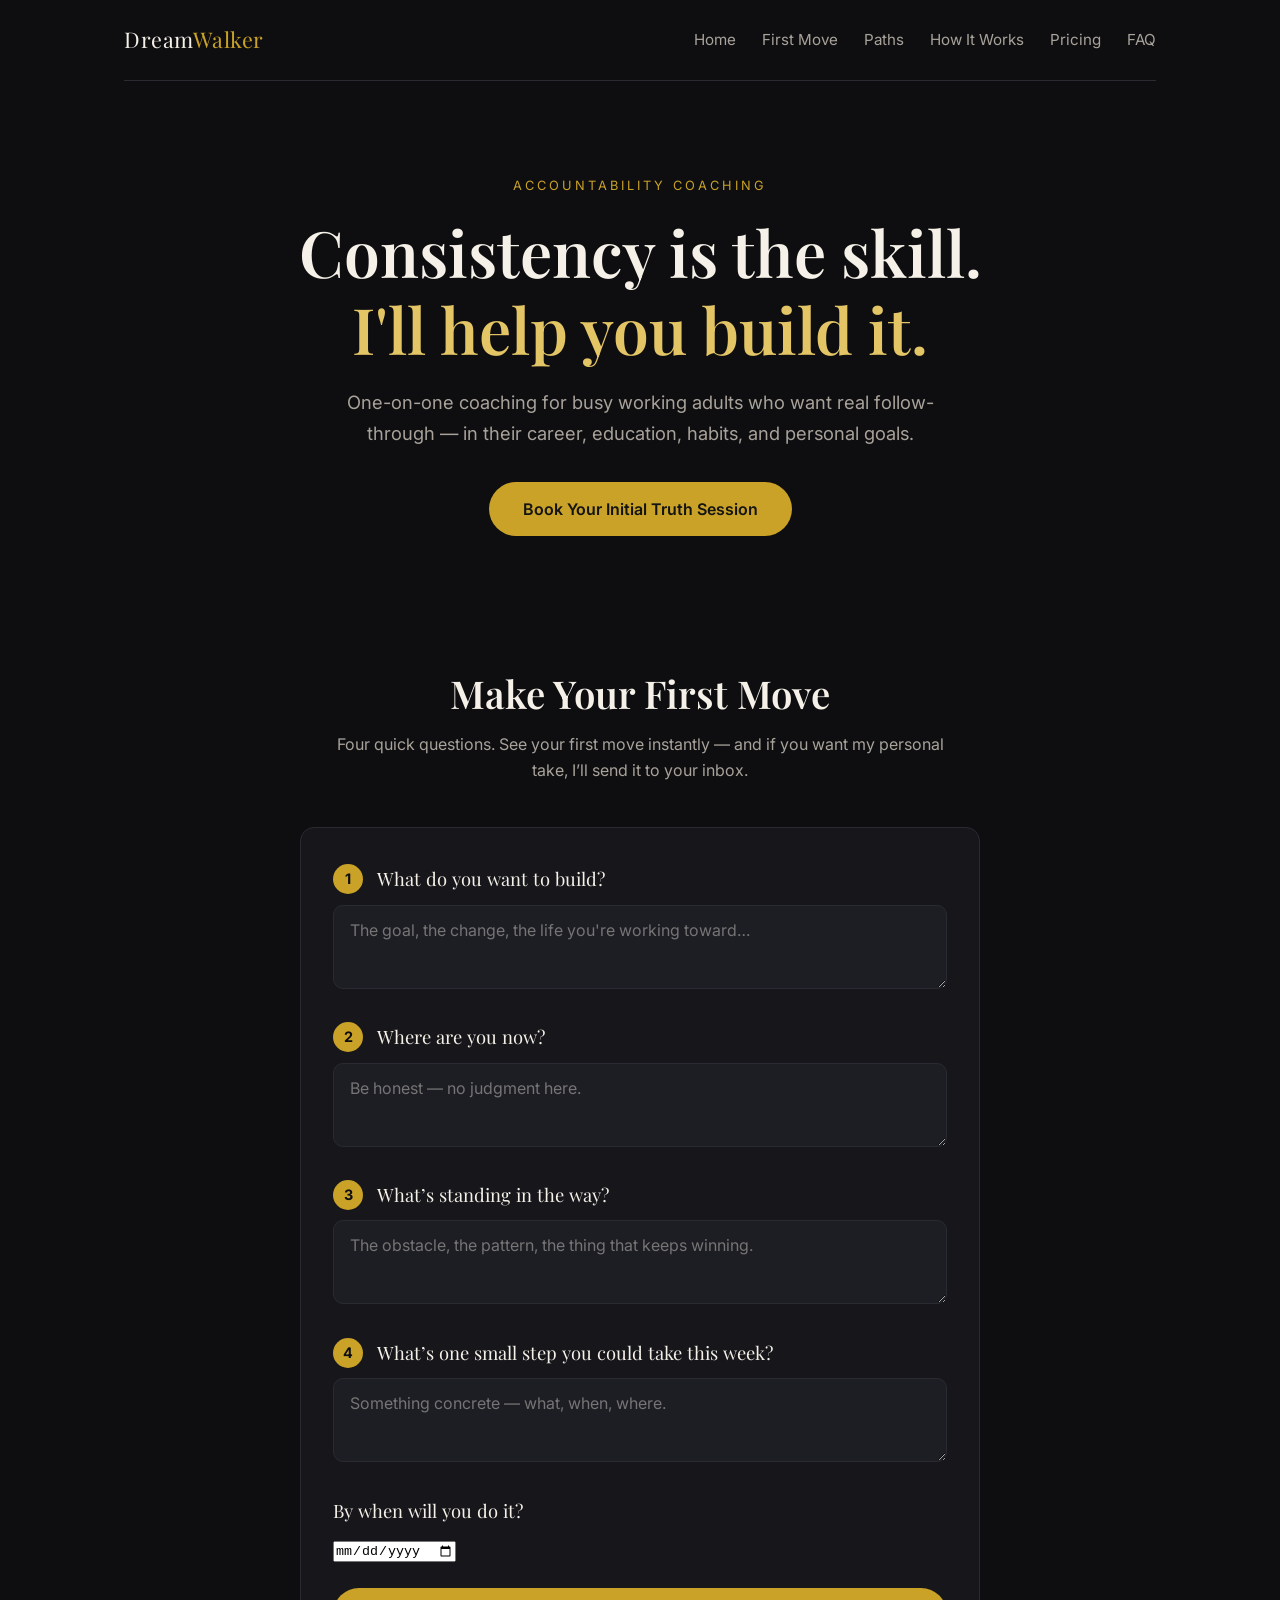
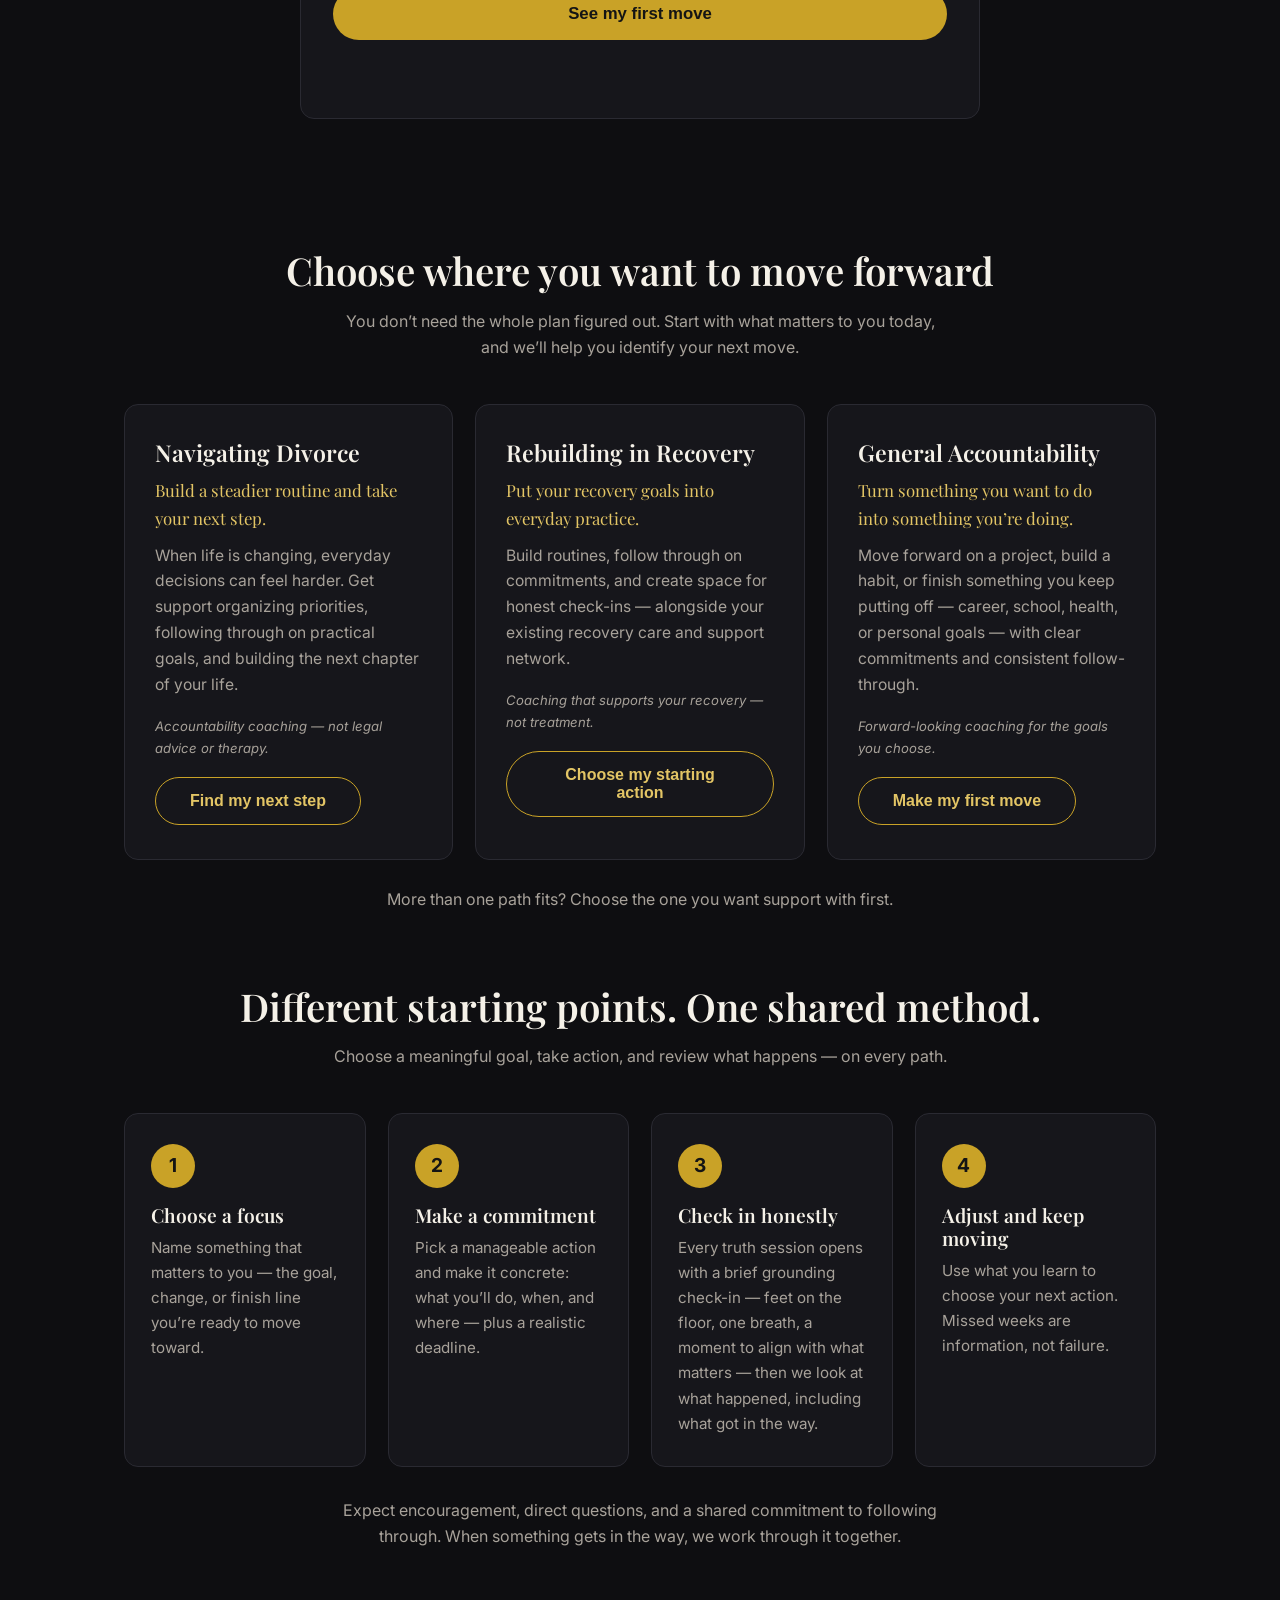
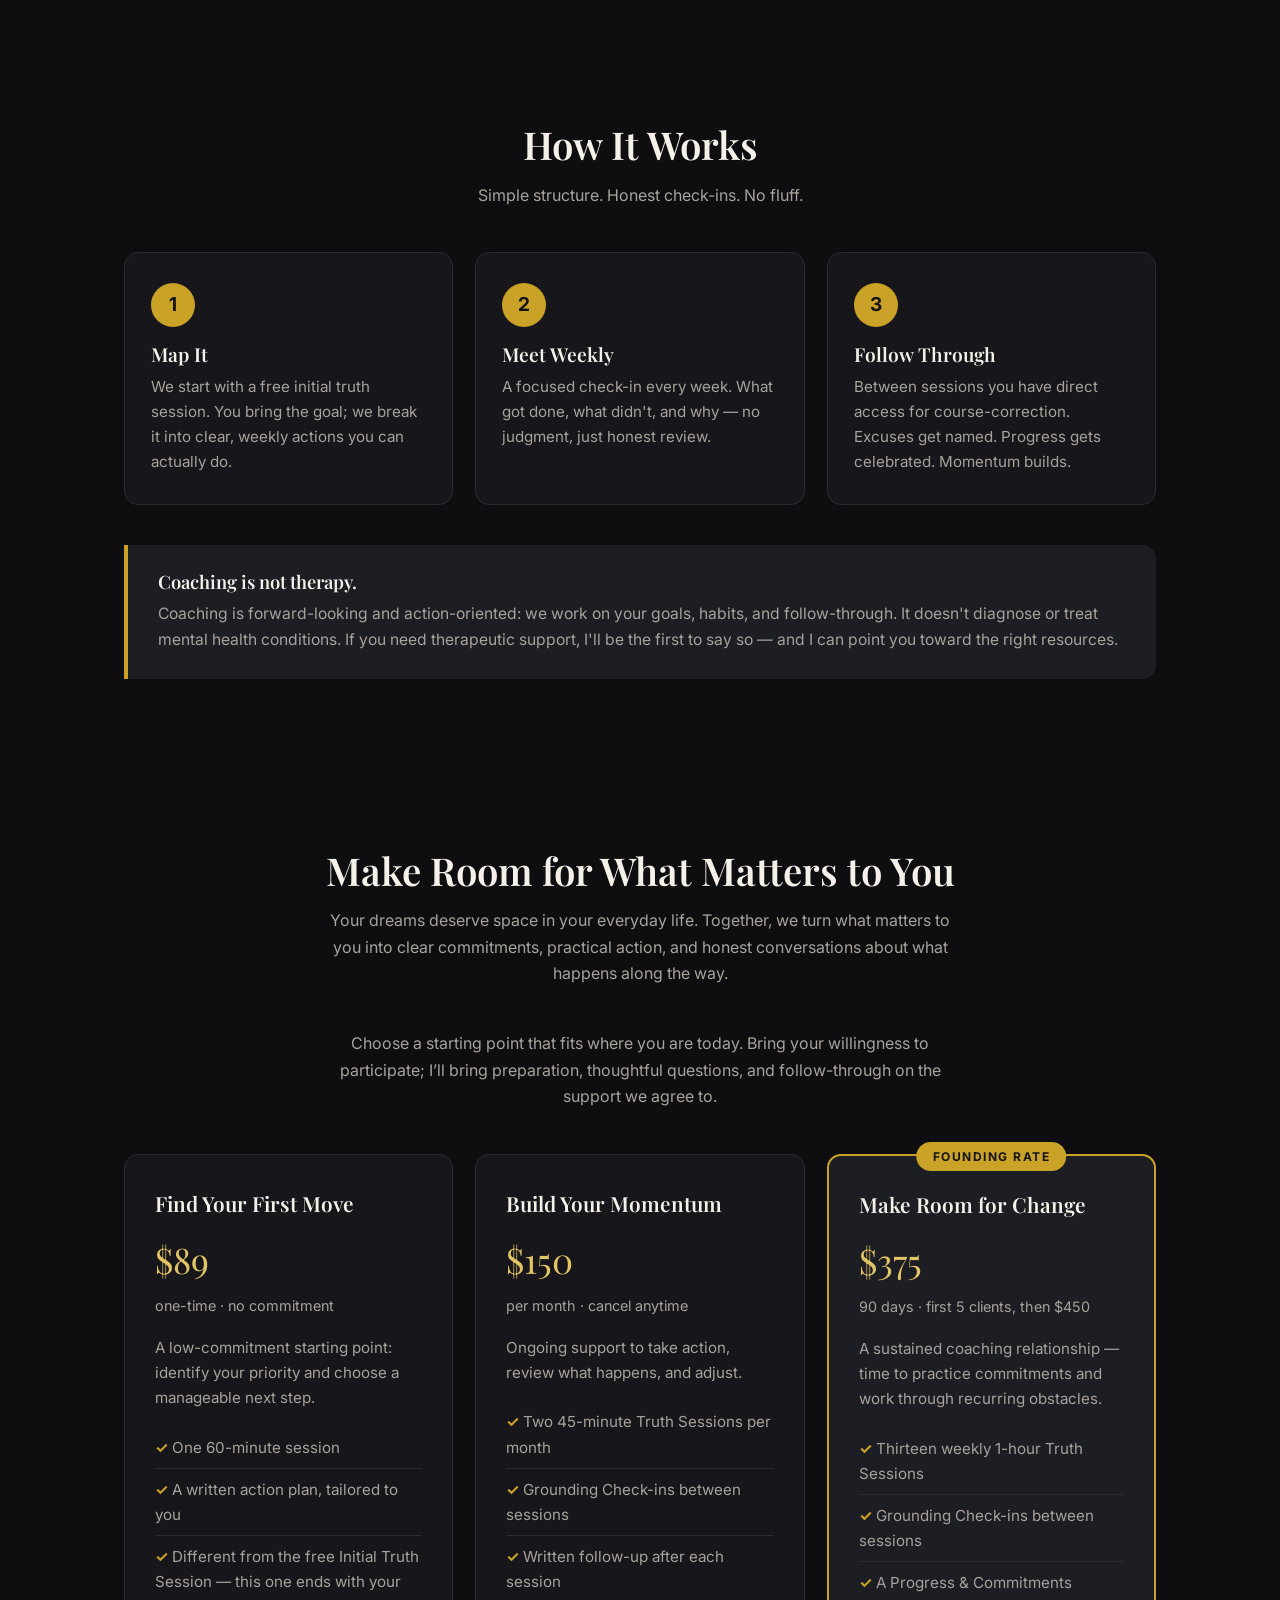
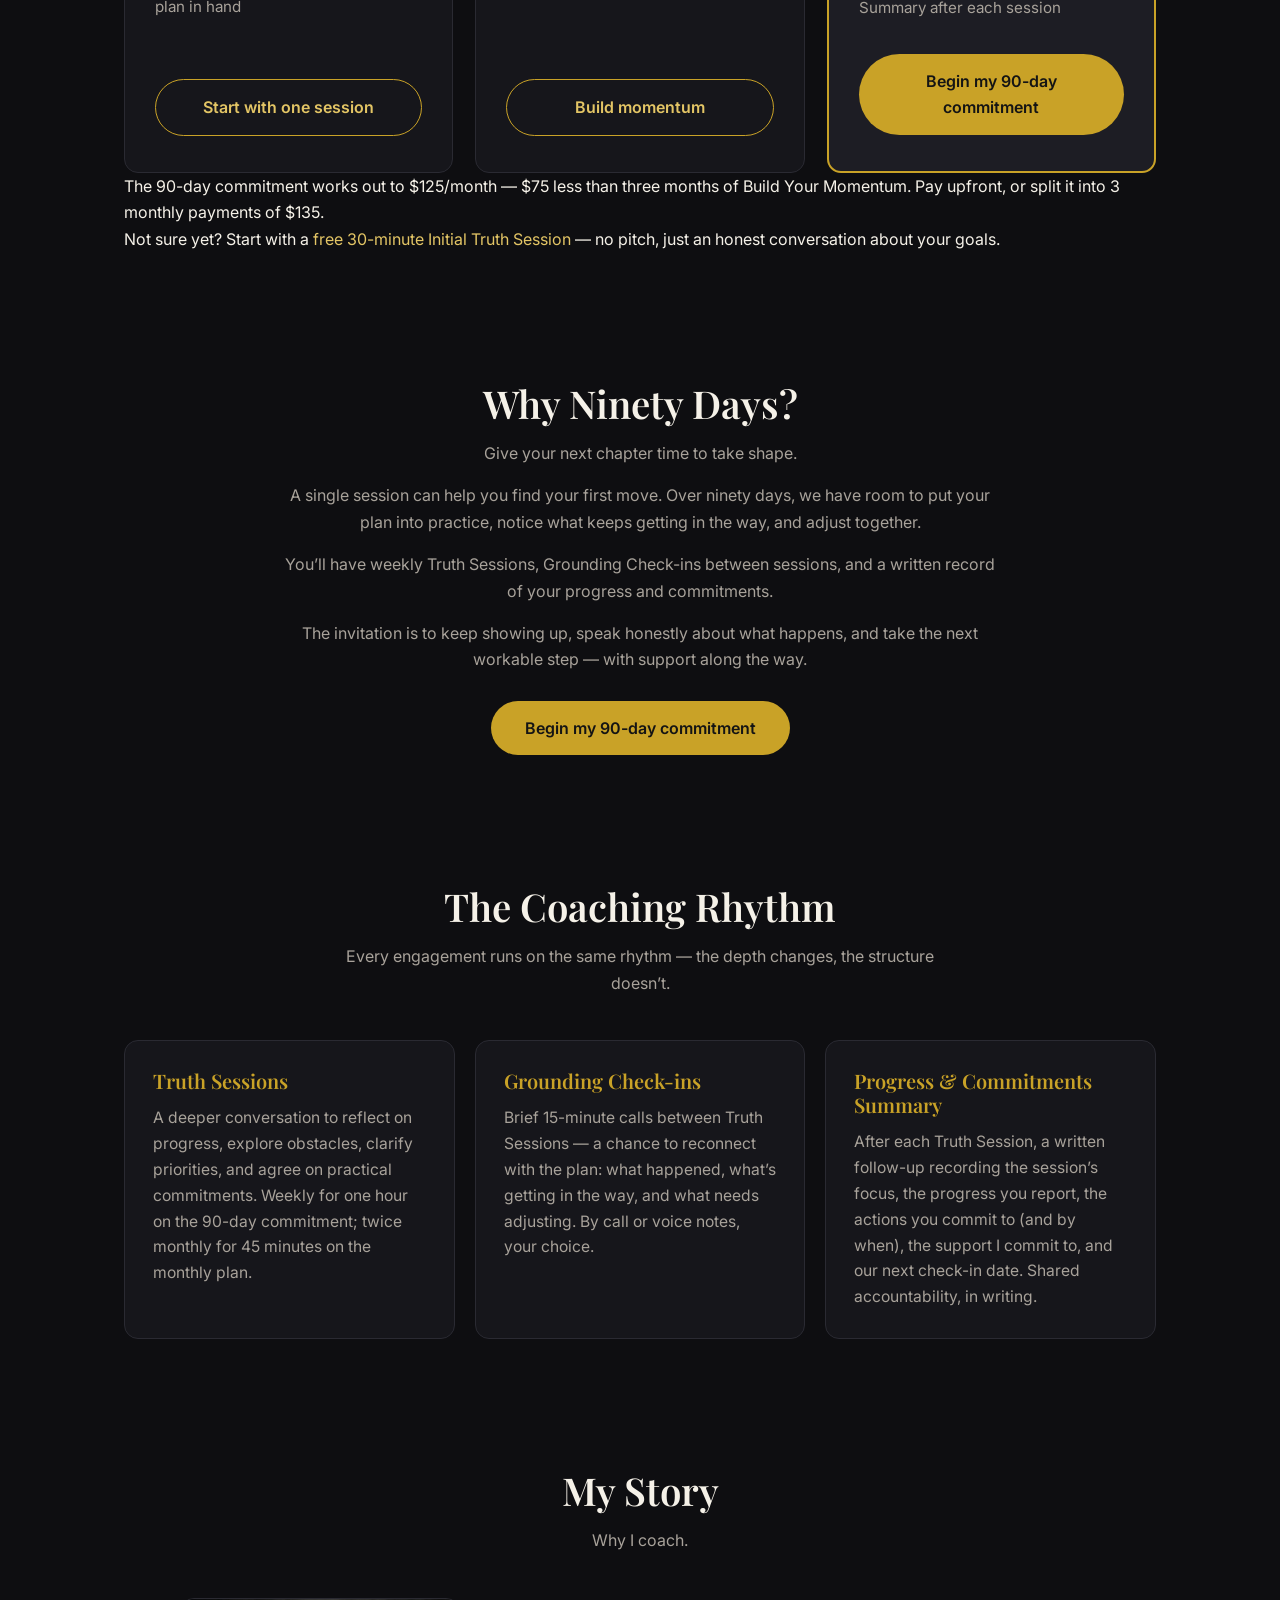
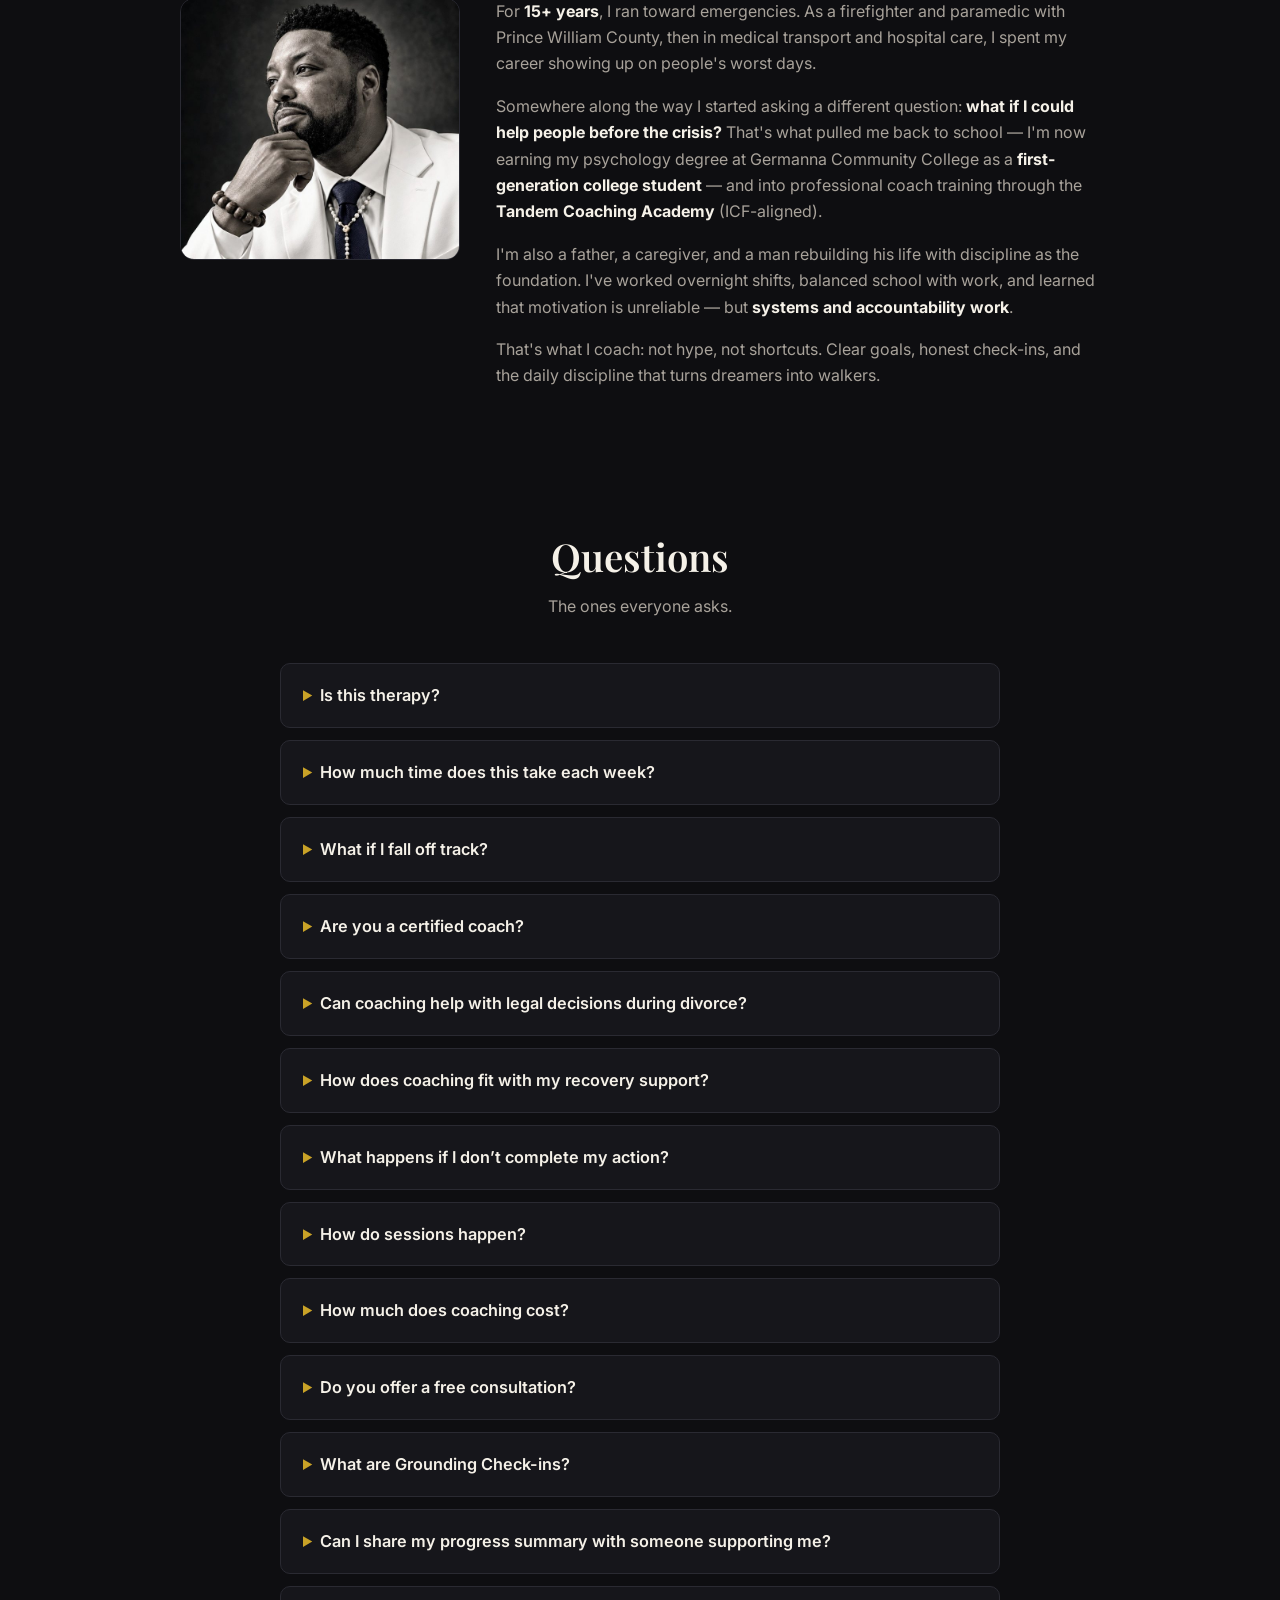
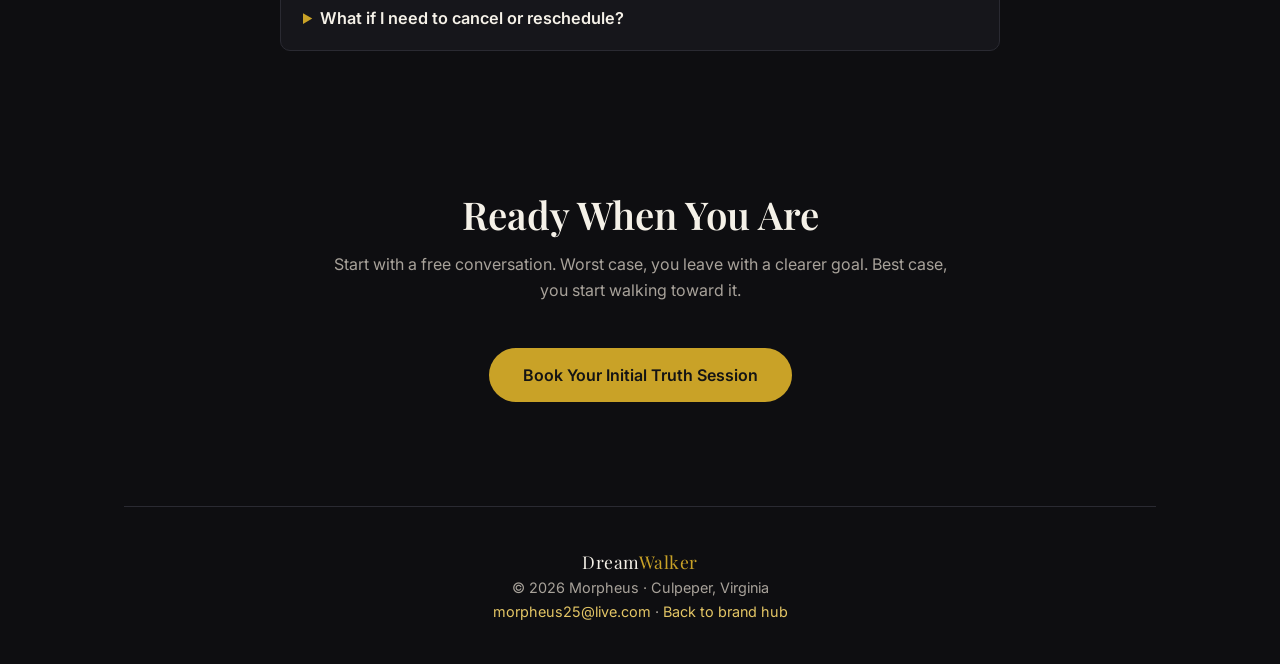
==== coaching.html @ 33f96413 "Soften cancellation/reschedule FAQ" ====
<!DOCTYPE html>
<html lang="en">
<head>
  <meta charset="UTF-8">
  <meta name="viewport" content="width=device-width, initial-scale=1.0">
  <title>Accountability Coaching — DreamWalker</title>
  <meta name="description" content="One-on-one accountability coaching for busy working adults. Consistency in career, education, habits, and personal goals.">
  <link rel="preconnect" href="https://fonts.googleapis.com">
  <link href="https://fonts.googleapis.com/css2?family=Playfair+Display:wght@500;600;700&family=Inter:wght@400;500;600;700&display=swap" rel="stylesheet">
  <link rel="stylesheet" href="styles.css">
</head>
<body>
  <div class="wrap">
    <nav>
      <a class="brand" href="index.html">Dream<span>Walker</span></a>
      <div class="nav-links">
        <a href="index.html">Home</a>
        <a href="#first-move">First Move</a>
        <a href="#paths">Paths</a>
        <a href="#how">How It Works</a>
        <a href="#pricing">Pricing</a>
        <a href="#faq">FAQ</a>
      </div>
    </nav>

    <header class="hero">
      <span class="eyebrow">Accountability Coaching</span>
      <h1>Consistency is the skill.<br><em>I'll help you build it.</em></h1>
      <p class="lead">One-on-one coaching for busy working adults who want real follow-through — in their career, education, habits, and personal goals.</p>
      <div class="cta-row">
        <a class="btn" href="mailto:morpheus25@live.com?subject=Initial%20Truth%20Session%20—%20Accountability%20Coaching">Book Your Initial Truth Session</a>
      </div>
    </header>

    <section id="first-move">
      <h2>Make Your First Move</h2>
      <p class="sub">Four quick questions. See your first move instantly — and if you want my personal take, I’ll send it to your inbox.</p>
      <form id="quiz-form" class="quiz" novalidate>
        <div class="q">
          <label for="q1"><span class="qnum">1</span> What do you want to build?</label>
          <textarea id="q1" rows="2" placeholder="The goal, the change, the life you're working toward&hellip;"></textarea>
        </div>
        <div class="q">
          <label for="q2"><span class="qnum">2</span> Where are you now?</label>
          <textarea id="q2" rows="2" placeholder="Be honest &mdash; no judgment here."></textarea>
        </div>
        <div class="q">
          <label for="q3"><span class="qnum">3</span> What&rsquo;s standing in the way?</label>
          <textarea id="q3" rows="2" placeholder="The obstacle, the pattern, the thing that keeps winning."></textarea>
        </div>
        <div class="q">
          <label for="q4"><span class="qnum">4</span> What&rsquo;s one small step you could take this week?</label>
          <textarea id="q4" rows="2" placeholder="Something concrete &mdash; what, when, where."></textarea>
        </div>
        <div class="q">
          <label for="q-deadline">By when will you do it?</label>
          <input type="date" id="q-deadline" style="max-width:260px">
        </div>
        <div style="text-align:center"><button class="btn" id="quiz-show" type="button">See my first move</button></div>
        <div id="quiz-plan" hidden>
          <p class="plan-line">My first move is <strong id="quiz-action"></strong>, by <strong id="quiz-by"></strong>.</p>
          <p class="fine">Want my personal take? Drop your email and I&rsquo;ll send you a tailored first step &mdash; based on what you wrote, not a template &mdash; within a day or two.</p>
          <div class="row">
            <input type="text" id="quiz-name" placeholder="Your name" autocomplete="name">
            <input type="email" id="quiz-email" placeholder="Email address" autocomplete="email">
          </div>
          <div style="text-align:center"><button class="btn ghost" id="quiz-send" type="button">Send me my plan</button></div>
        </div>
        <p class="form-msg" id="quiz-msg" role="status"></p>
      </form>
    </section>



    <section id="paths">
      <h2>Choose where you want to move forward</h2>
      <p class="sub">You don&rsquo;t need the whole plan figured out. Start with what matters to you today, and we&rsquo;ll help you identify your next move.</p>
      <div class="cards">
        <div class="card">
          <h3>Navigating Divorce</h3>
          <p class="tagline">Build a steadier routine and take your next step.</p>
          <p>When life is changing, everyday decisions can feel harder. Get support organizing priorities, following through on practical goals, and building the next chapter of your life.</p>
          <p class="boundary">Accountability coaching &mdash; not legal advice or therapy.</p>
          <button class="btn ghost path-btn" data-path="divorce" type="button">Find my next step</button>
        </div>
        <div class="card">
          <h3>Rebuilding in Recovery</h3>
          <p class="tagline">Put your recovery goals into everyday practice.</p>
          <p>Build routines, follow through on commitments, and create space for honest check-ins &mdash; alongside your existing recovery care and support network.</p>
          <p class="boundary">Coaching that supports your recovery &mdash; not treatment.</p>
          <button class="btn ghost path-btn" data-path="recovery" type="button">Choose my starting action</button>
        </div>
        <div class="card">
          <h3>General Accountability</h3>
          <p class="tagline">Turn something you want to do into something you&rsquo;re doing.</p>
          <p>Move forward on a project, build a habit, or finish something you keep putting off &mdash; career, school, health, or personal goals &mdash; with clear commitments and consistent follow-through.</p>
          <p class="boundary">Forward-looking coaching for the goals you choose.</p>
          <button class="btn ghost path-btn" data-path="general" type="button">Make my first move</button>
        </div>
      </div>
      <p class="sub" style="margin-top:26px">More than one path fits? Choose the one you want support with first.</p>

      <div id="path-quiz" class="quiz" hidden>
        <h3 id="pq-title" style="text-align:center;margin-bottom:20px"></h3>
        <div id="pq-questions"></div>
        <div class="q">
          <label for="pq-deadline">By when will you do it?</label>
          <input type="date" id="pq-deadline">
        </div>
        <p class="fine" id="pq-crisis" hidden>If you&rsquo;re ever in crisis, call or text <a href="tel:988"><strong>988</strong></a> &mdash; free, confidential support 24/7.</p>
        <div style="text-align:center"><button class="btn" id="pq-show" type="button">See my first move</button></div>
        <div id="pq-plan" hidden>
          <p class="plan-line">My first move is <strong id="pq-action"></strong>, by <strong id="pq-by"></strong>.</p>
          <p class="fine">Want it in your inbox? Drop your email and I&rsquo;ll send your plan &mdash; plus one check-in nudge next week.</p>
          <div class="row">
            <input type="text" id="pq-name" placeholder="Your name" autocomplete="name">
            <input type="email" id="pq-email" placeholder="Email address" autocomplete="email">
          </div>
          <div style="text-align:center"><button class="btn ghost" id="pq-send" type="button">Send me my plan</button></div>
        </div>
        <p class="form-msg" id="pq-msg" role="status"></p>
      </div>

      <h2 style="margin-top:70px">Different starting points. One shared method.</h2>
      <p class="sub">Choose a meaningful goal, take action, and review what happens &mdash; on every path.</p>
      <div class="steps">
        <div class="step">
          <div class="num">1</div>
          <h3>Choose a focus</h3>
          <p>Name something that matters to you &mdash; the goal, change, or finish line you&rsquo;re ready to move toward.</p>
        </div>
        <div class="step">
          <div class="num">2</div>
          <h3>Make a commitment</h3>
          <p>Pick a manageable action and make it concrete: what you&rsquo;ll do, when, and where &mdash; plus a realistic deadline.</p>
        </div>
        <div class="step">
          <div class="num">3</div>
          <h3>Check in honestly</h3>
          <p>Every truth session opens with a brief grounding check-in &mdash; feet on the floor, one breath, a moment to align with what matters &mdash; then we look at what happened, including what got in the way.</p>
        </div>
        <div class="step">
          <div class="num">4</div>
          <h3>Adjust and keep moving</h3>
          <p>Use what you learn to choose your next action. Missed weeks are information, not failure.</p>
        </div>
      </div>
      <p class="sub" style="margin-top:30px">Expect encouragement, direct questions, and a shared commitment to following through. When something gets in the way, we work through it together.</p>
    </section>

    <script>
    (function() {
      var PATHS = {
        divorce: {
          title: "Navigating Divorce \u2014 your first move",
          crisis: false,
          questions: [
            "What part of daily life would you most like to make steadier?",
            "What\u2019s making that difficult right now?",
            "What is one step within your control that you could take this week?"
          ]
        },
        recovery: {
          title: "Rebuilding in Recovery \u2014 your first move",
          crisis: true,
          questions: [
            "What everyday goal would you like accountability around?",
            "What tends to get in the way of following through?",
            "What small action would support the recovery commitments you already have?"
          ]
        },
        general: {
          title: "General Accountability \u2014 your first move",
          crisis: false,
          questions: [
            "What do you want to build, change, or finish?",
            "Where does your progress usually stall?",
            "What could you realistically complete this week?"
          ]
        }
      };
      var activePath = null, answers = [];
      var panel = document.getElementById('path-quiz');
      var qWrap = document.getElementById('pq-questions');
      var msg = document.getElementById('pq-msg');

      document.querySelectorAll('.path-btn').forEach(function(btn) {
        btn.addEventListener('click', function() {
          activePath = btn.getAttribute('data-path');
          var cfg = PATHS[activePath];
          document.getElementById('pq-title').textContent = cfg.title;
          document.getElementById('pq-crisis').hidden = !cfg.crisis;
          qWrap.innerHTML = '';
          cfg.questions.forEach(function(q, i) {
            var div = document.createElement('div');
            div.className = 'q';
            var label = document.createElement('label');
            label.innerHTML = '<span class="qnum">' + (i + 1) + '</span> ' + q;
            var ta = document.createElement('textarea');
            ta.rows = 2;
            ta.id = 'pq-q' + i;
            div.appendChild(label);
            div.appendChild(ta);
            qWrap.appendChild(div);
          });
          document.getElementById('pq-plan').hidden = true;
          document.getElementById('pq-deadline').value = '';
          msg.textContent = ''; msg.className = 'form-msg';
          panel.hidden = false;
          panel.scrollIntoView({ behavior: 'smooth', block: 'start' });
        });
      });

      document.getElementById('pq-show').addEventListener('click', function() {
        answers = [0, 1, 2].map(function(i) {
          return document.getElementById('pq-q' + i).value.trim();
        });
        var dl = document.getElementById('pq-deadline').value;
        if (!answers[2] || !dl) {
          msg.textContent = 'Answer the third question and pick a deadline to see your first move.';
          msg.className = 'form-msg err';
          return;
        }
        var dstr = new Date(dl + 'T12:00:00').toLocaleDateString('en-US', { weekday: 'long', month: 'long', day: 'numeric' });
        document.getElementById('pq-action').textContent = answers[2];
        document.getElementById('pq-by').textContent = dstr;
        document.getElementById('pq-plan').hidden = false;
        msg.textContent = ''; msg.className = 'form-msg';
        document.getElementById('pq-plan').scrollIntoView({ behavior: 'smooth', block: 'center' });
      });

      document.getElementById('pq-send').addEventListener('click', async function() {
        var name = document.getElementById('pq-name').value.trim();
        var email = document.getElementById('pq-email').value.trim();
        var btn = document.getElementById('pq-send');
        if (!name || !/[^@\s]+@[^@\s]+\.[^@\s]+/.test(email)) {
          msg.textContent = 'Add your name and a valid email so I know where to send it.';
          msg.className = 'form-msg err';
          return;
        }
        btn.disabled = true; btn.textContent = 'Sending\u2026';
        try {
          var payload = {
            name: name, email: email,
            _subject: 'New Path Quiz \u2014 DreamWalker',
            _template: 'table',
            _honey: '',
            'Path': activePath,
            'Q1': answers[0], 'Q2': answers[1], 'Q3': answers[2],
            'Deadline': document.getElementById('pq-deadline').value,
            'First move': answers[2]
          };
          var res = await fetch('https://formsubmit.co/ajax/morpheus25@live.com', {
            method: 'POST',
            headers: { 'Content-Type': 'application/json', 'Accept': 'application/json' },
            body: JSON.stringify(payload)
          });
          if (!res.ok) throw new Error('send failed');
          msg.textContent = 'Sent. Watch your inbox \u2014 your plan is on its way, with a check-in nudge next week.';
          msg.className = 'form-msg ok';
          btn.textContent = 'Sent \u2713';
        } catch (err) {
          msg.textContent = 'Something went wrong. Email me directly at morpheus25@live.com and I\u2019ll get you sorted.';
          msg.className = 'form-msg err';
          btn.disabled = false; btn.textContent = 'Send me my plan';
        }
      });
    })();
    </script>

    <section id="how">
      <h2>How It Works</h2>
      <p class="sub">Simple structure. Honest check-ins. No fluff.</p>
      <div class="steps">
        <div class="step">
          <div class="num">1</div>
          <h3>Map It</h3>
          <p>We start with a free initial truth session. You bring the goal; we break it into clear, weekly actions you can actually do.</p>
        </div>
        <div class="step">
          <div class="num">2</div>
          <h3>Meet Weekly</h3>
          <p>A focused check-in every week. What got done, what didn't, and why — no judgment, just honest review.</p>
        </div>
        <div class="step">
          <div class="num">3</div>
          <h3>Follow Through</h3>
          <p>Between sessions you have direct access for course-correction. Excuses get named. Progress gets celebrated. Momentum builds.</p>
        </div>
      </div>

      <div class="callout">
        <h3>Coaching is not therapy.</h3>
        <p>Coaching is forward-looking and action-oriented: we work on your goals, habits, and follow-through. It doesn't diagnose or treat mental health conditions. If you need therapeutic support, I'll be the first to say so — and I can point you toward the right resources.</p>
      </div>
    </section>

    <section id="pricing">
      <h2>Make Room for What Matters to You</h2>
      <p class="sub">Your dreams deserve space in your everyday life. Together, we turn what matters to you into clear commitments, practical action, and honest conversations about what happens along the way.</p>
      <p class="sub">Choose a starting point that fits where you are today. Bring your willingness to participate; I&rsquo;ll bring preparation, thoughtful questions, and follow-through on the support we agree to.</p>
      <div class="pricing">
        <div class="price-card">
          <h3>Find Your First Move</h3>
          <div class="price">$89</div>
          <div class="per">one-time &middot; no commitment</div>
          <p class="offer-tag">A low-commitment starting point: identify your priority and choose a manageable next step.</p>
          <ul>
            <li>One 60-minute session</li>
            <li>A written action plan, tailored to you</li>
            <li>Different from the free Initial Truth Session &mdash; this one ends with your plan in hand</li>
          </ul>
          <a class="btn ghost" style="margin:0;text-align:center;" href="mailto:morpheus25@live.com?subject=Find%20Your%20First%20Move%20—%20Single%20Session">Start with one session</a>
        </div>
        <div class="price-card">
          <h3>Build Your Momentum</h3>
          <div class="price">$150</div>
          <div class="per">per month &middot; cancel anytime</div>
          <p class="offer-tag">Ongoing support to take action, review what happens, and adjust.</p>
          <ul>
            <li>Two 45-minute Truth Sessions per month</li>
            <li>Grounding Check-ins between sessions</li>
            <li>Written follow-up after each session</li>
          </ul>
          <a class="btn ghost" style="margin:0;text-align:center;" href="mailto:morpheus25@live.com?subject=Build%20Your%20Momentum%20—%20Monthly">Build momentum</a>
        </div>
        <div class="price-card featured">
          <span class="flag">Founding Rate</span>
          <h3>Make Room for Change</h3>
          <div class="price">$375</div>
          <div class="per">90 days &middot; first 5 clients, then $450</div>
          <p class="offer-tag">A sustained coaching relationship &mdash; time to practice commitments and work through recurring obstacles.</p>
          <ul>
            <li>Thirteen weekly 1-hour Truth Sessions</li>
            <li>Grounding Check-ins between sessions</li>
            <li>A Progress &amp; Commitments Summary after each session</li>
          </ul>
          <a class="btn" style="text-align:center;" href="mailto:morpheus25@live.com?subject=Make%20Room%20for%20Change%20—%2090%20Days">Begin my 90-day commitment</a>
        </div>
      </div>
      <p class="fine">The 90-day commitment works out to $125/month &mdash; $75 less than three months of Build Your Momentum. Pay upfront, or split it into 3 monthly payments of $135.</p>
      <p class="fine">Not sure yet? Start with a <a href="mailto:morpheus25@live.com?subject=Initial%20Truth%20Session%20—%20Accountability%20Coaching">free 30-minute Initial Truth Session</a> &mdash; no pitch, just an honest conversation about your goals.</p>
    </section>

    <section id="why-ninety">
      <h2>Why Ninety Days?</h2>
      <p class="sub">Give your next chapter time to take shape.</p>
      <p>A single session can help you find your first move. Over ninety days, we have room to put your plan into practice, notice what keeps getting in the way, and adjust together.</p>
      <p>You&rsquo;ll have weekly Truth Sessions, Grounding Check-ins between sessions, and a written record of your progress and commitments.</p>
      <p>The invitation is to keep showing up, speak honestly about what happens, and take the next workable step &mdash; with support along the way.</p>
      <div style="text-align:center;margin-top:28px;"><a class="btn" href="mailto:morpheus25@live.com?subject=Make%20Room%20for%20Change%20—%2090%20Days">Begin my 90-day commitment</a></div>
    </section>

    <section id="rhythm">
      <h2>The Coaching Rhythm</h2>
      <p class="sub">Every engagement runs on the same rhythm &mdash; the depth changes, the structure doesn&rsquo;t.</p>
      <div class="rhythm-grid">
        <div class="rhythm-card">
          <h3>Truth Sessions</h3>
          <p>A deeper conversation to reflect on progress, explore obstacles, clarify priorities, and agree on practical commitments. Weekly for one hour on the 90-day commitment; twice monthly for 45 minutes on the monthly plan.</p>
        </div>
        <div class="rhythm-card">
          <h3>Grounding Check-ins</h3>
          <p>Brief 15-minute calls between Truth Sessions &mdash; a chance to reconnect with the plan: what happened, what&rsquo;s getting in the way, and what needs adjusting. By call or voice notes, your choice.</p>
        </div>
        <div class="rhythm-card">
          <h3>Progress &amp; Commitments Summary</h3>
          <p>After each Truth Session, a written follow-up recording the session&rsquo;s focus, the progress you report, the actions you commit to (and by when), the support I commit to, and our next check-in date. Shared accountability, in writing.</p>
        </div>
      </div>
    </section>

        <section id="story">
      <h2>My Story</h2>
      <p class="sub">Why I coach.</p>
      <div class="story">
        <img class="story-photo" src="[data-uri]" alt="Morpheus — accountability coach">
        <div class="story-text">
          <p>For <strong>15+ years</strong>, I ran toward emergencies. As a firefighter and paramedic with Prince William County, then in medical transport and hospital care, I spent my career showing up on people&apos;s worst days.</p>
          <p>Somewhere along the way I started asking a different question: <strong>what if I could help people before the crisis?</strong> That&apos;s what pulled me back to school — I&apos;m now earning my psychology degree at Germanna Community College as a <strong>first-generation college student</strong> — and into professional coach training through the <strong>Tandem Coaching Academy</strong> (ICF-aligned).</p>
          <p>I&apos;m also a father, a caregiver, and a man rebuilding his life with discipline as the foundation. I&apos;ve worked overnight shifts, balanced school with work, and learned that motivation is unreliable — but <strong>systems and accountability work</strong>.</p>
          <p>That&apos;s what I coach: not hype, not shortcuts. Clear goals, honest check-ins, and the daily discipline that turns dreamers into walkers.</p>
        </div>
      </div>
    </section>

    <section id="faq">
      <h2>Questions</h2>
      <p class="sub">The ones everyone asks.</p>
      <div class="faq">
        <details>
          <summary>Is this therapy?</summary>
          <p>No. Coaching is forward-looking and action-focused — we work on goals, habits, and follow-through. Therapy addresses mental health diagnosis and treatment. If what you need is therapeutic, I'll tell you honestly and help you find the right support.</p>
        </details>
        <details>
          <summary>How much time does this take each week?</summary>
          <p>That depends on the plan. On the 90-day commitment, one hour a week plus the actions we agree on. On the monthly plan, two 45-minute sessions a month. The whole point is fitting progress into a busy life &mdash; not adding another burden to it.</p>
        </details>
        <details>
          <summary>What if I fall off track?</summary>
          <p>Then we talk about it honestly — that's literally what I'm here for. No shame, no lectures. We figure out what broke down, fix the system, and keep walking.</p>
        </details>
        <details>
          <summary>Are you a certified coach?</summary>
          <p>Not yet — I begin intensive ICF-aligned coach training through Tandem Coaching Academy this November, so my education will run alongside our work together. If it shifts my schedule any given week, you’ll always get advance notice — and you’ll know your coach is actively sharpening his craft while walking with you. Founding clients lock in founding rates now.</p>
        </details>
        <details>
          <summary>Can coaching help with legal decisions during divorce?</summary>
          <p>No &mdash; coaching focuses on your personal goals, routines, and follow-through: the decisions within your control. Legal questions belong with a qualified legal professional, and I can help you get organized for those conversations.</p>
        </details>
        <details>
          <summary>How does coaching fit with my recovery support?</summary>
          <p>As a complement, never a replacement. We work on the practical commitments you choose &mdash; routines, follow-through, planning for obstacles &mdash; alongside your existing care and support network. Coaching is not addiction treatment. If you&rsquo;re ever in crisis, call or text <a href="tel:988"><strong>988</strong></a>.</p>
        </details>
        <details>
          <summary>What happens if I don&rsquo;t complete my action?</summary>
          <p>We review what happened, address the obstacle without judgment, and agree on a realistic next commitment. Missed weeks are information, not failure &mdash; that&rsquo;s literally what the check-in is for.</p>
        </details>
        <details>
          <summary>How do sessions happen?</summary>
          <p>By phone or video call &mdash; whatever fits your schedule, including evenings. Between Truth Sessions, brief Grounding Check-ins keep you connected to the plan.</p>
        </details>
        <details>
          <summary>How much does coaching cost?</summary>
          <p>Three ways to start. <strong>Find Your First Move</strong> &mdash; a single 60-minute session with a written action plan &mdash; is $89. <strong>Build Your Momentum</strong> is $150 a month for two 45-minute Truth Sessions plus check-ins and follow-ups, cancel anytime. <strong>Make Room for Change</strong>, the 90-day commitment, is thirteen weekly hour-long Truth Sessions with check-ins and written summaries &mdash; $375 founding rate for the first five clients, then $450. The 90-day can be paid upfront or split into three monthly payments of $135.</p>
        </details>
        <details>
          <summary>Do you offer a free consultation?</summary>
          <p>Yes &mdash; your first conversation is a free 30-minute Initial Truth Session. No pitch, just an honest look at your goals and whether we&rsquo;re a fit. The paid single session, Find Your First Move, is a full working hour that ends with your written action plan in hand.</p>
        </details>
        <details>
          <summary>What are Grounding Check-ins?</summary>
          <p>Short 15-minute calls between Truth Sessions &mdash; a quick reconnect with the plan: what happened since we talked, what&rsquo;s getting in the way, and what needs adjusting. By phone or voice notes, whichever fits your week.</p>
        </details>
        <details>
          <summary>Can I share my progress summary with someone supporting me?</summary>
          <p>Yes &mdash; the summary is yours. Share it with a partner, sponsor, or anyone in your corner whenever you want. I keep sensitive conversation details out of it, and if you&rsquo;d like me to send one directly to someone else, I&rsquo;ll get your explicit permission on the recipient and contents first.</p>
        </details>
        <details>
          <summary>What if I need to cancel or reschedule?</summary>
          <p>Life happens &mdash; if you need to reschedule, just let me know and we&rsquo;ll find another time that works. Monthly plans cancel anytime, no questions asked. For the 90-day commitment, if something comes up we&rsquo;ll talk it through together and figure out the right next step &mdash; the goal is supporting you, not locking you in.</p>
        </details>
      </div>
    </section>

    <section style="text-align:center;">
      <h2>Ready When You Are</h2>
      <p class="sub">Start with a free conversation. Worst case, you leave with a clearer goal. Best case, you start walking toward it.</p>
      <a class="btn" href="mailto:morpheus25@live.com?subject=Initial%20Truth%20Session%20—%20Accountability%20Coaching">Book Your Initial Truth Session</a>
    </section>

    <footer>
      <div class="brand">Dream<span>Walker</span></div>
      <p>© 2026 Morpheus · Culpeper, Virginia<br>
      <a href="mailto:morpheus25@live.com">morpheus25@live.com</a> · <a href="index.html">Back to brand hub</a></p>
    </footer>
  </div>
    <script>
    (function() {
      var msg = document.getElementById('quiz-msg');
      var plan = document.getElementById('quiz-plan');
      var answers = [];

      document.getElementById('quiz-show').addEventListener('click', function() {
        answers = [1, 2, 3, 4].map(function(i) {
          return document.getElementById('q' + i).value.trim();
        });
        var dl = document.getElementById('q-deadline').value;
        if (!answers[3] || !dl) {
          msg.textContent = 'Name one small step and pick a deadline to see your first move.';
          msg.className = 'form-msg err';
          return;
        }
        var dstr = new Date(dl + 'T12:00:00').toLocaleDateString('en-US', { weekday: 'long', month: 'long', day: 'numeric' });
        document.getElementById('quiz-action').textContent = answers[3];
        document.getElementById('quiz-by').textContent = dstr;
        plan.hidden = false;
        msg.textContent = ''; msg.className = 'form-msg';
        plan.scrollIntoView({ behavior: 'smooth', block: 'center' });
      });

      document.getElementById('quiz-send').addEventListener('click', async function() {
        var name = document.getElementById('quiz-name').value.trim();
        var email = document.getElementById('quiz-email').value.trim();
        var btn = document.getElementById('quiz-send');
        if (!name || !/[^@\s]+@[^@\s]+\.[^@\s]+/.test(email)) {
          msg.textContent = 'Add your name and a valid email so I know where to send it.';
          msg.className = 'form-msg err';
          return;
        }
        btn.disabled = true; btn.textContent = 'Sending\u2026';
        try {
          var payload = {
            name: name, email: email,
            _subject: 'New First-Move Quiz \u2014 DreamWalker',
            _template: 'table', _honey: '',
            'Q1 - What do you want to build?': answers[0],
            'Q2 - Where are you now?': answers[1],
            'Q3 - Standing in the way': answers[2],
            'Q4 - First step': answers[3],
            'Deadline': document.getElementById('q-deadline').value
          };
          var res = await fetch('https://formsubmit.co/ajax/morpheus25@live.com', {
            method: 'POST',
            headers: { 'Content-Type': 'application/json', 'Accept': 'application/json' },
            body: JSON.stringify(payload)
          });
          if (!res.ok) throw new Error('send failed');
          msg.textContent = 'Sent. Watch your inbox \u2014 your personal first-move plan is coming within a day or two.';
          msg.className = 'form-msg ok';
          btn.textContent = 'Sent \u2713';
        } catch (err) {
          msg.textContent = 'Something went wrong. Email me directly at morpheus25@live.com and I\u2019ll get you sorted.';
          msg.className = 'form-msg err';
          btn.disabled = false; btn.textContent = 'Send me my plan';
        }
      });
    })();
    </script>
</body>
</html>
---- styles.css ----
/* DreamWalker — shared styles */
:root {
  --bg: #0e0e11;
  --surface: #16161b;
  --surface-2: #1d1d24;
  --gold: #c9a227;
  --gold-soft: #e3c565;
  --text: #f5f1e8;
  --muted: #a8a29a;
  --line: #2a2a32;
  --radius: 14px;
}

* { margin: 0; padding: 0; box-sizing: border-box; }

body {
  background: var(--bg);
  color: var(--text);
  font-family: "Inter", system-ui, -apple-system, "Segoe UI", sans-serif;
  line-height: 1.65;
  -webkit-font-smoothing: antialiased;
}

h1, h2, h3, .serif {
  font-family: "Playfair Display", Georgia, serif;
  line-height: 1.2;
  font-weight: 600;
}

a { color: var(--gold-soft); text-decoration: none; }
a:hover { text-decoration: underline; }

.wrap { max-width: 1080px; margin: 0 auto; padding: 0 24px; }

/* Nav */
nav {
  display: flex; justify-content: space-between; align-items: center;
  padding: 22px 0; border-bottom: 1px solid var(--line);
}
.brand { font-family: "Playfair Display", Georgia, serif; font-size: 1.35rem; color: var(--text); letter-spacing: 0.5px; }
.brand span { color: var(--gold); }
.nav-links { display: flex; gap: 26px; font-size: 0.95rem; }
.nav-links a { color: var(--muted); }
.nav-links a:hover { color: var(--gold-soft); text-decoration: none; }

/* Hero */
.hero { padding: 90px 0 70px; text-align: center; }
.eyebrow {
  display: inline-block; font-size: 0.8rem; letter-spacing: 3px; text-transform: uppercase;
  color: var(--gold); margin-bottom: 18px;
}
.hero h1 { font-size: clamp(2.4rem, 6vw, 4rem); margin-bottom: 20px; }
.hero h1 em { color: var(--gold-soft); font-style: normal; }
.hero p.lead { font-size: 1.15rem; color: var(--muted); max-width: 640px; margin: 0 auto 34px; }

.btn {
  display: inline-block; padding: 14px 34px; border-radius: 999px;
  background: var(--gold); color: #141414; font-weight: 600; font-size: 1rem;
  border: none; cursor: pointer; transition: transform 0.15s ease, background 0.15s ease;
}
.btn:hover { background: var(--gold-soft); text-decoration: none; transform: translateY(-2px); }
.btn.ghost { background: transparent; color: var(--gold-soft); border: 1px solid var(--gold); margin-left: 12px; }
.btn.ghost:hover { background: rgba(201,162,39,0.12); }

.cta-row { display: flex; gap: 6px; justify-content: center; flex-wrap: wrap; }

/* Sections */
section { padding: 64px 0; }
section h2 { font-size: clamp(1.7rem, 4vw, 2.4rem); margin-bottom: 14px; text-align: center; }
section .sub { color: var(--muted); text-align: center; max-width: 620px; margin: 0 auto 44px; }

/* Cards */
.cards { display: grid; grid-template-columns: repeat(auto-fit, minmax(280px, 1fr)); gap: 22px; }
.card {
  background: var(--surface); border: 1px solid var(--line); border-radius: var(--radius);
  padding: 34px 30px; transition: transform 0.15s ease, border-color 0.15s ease;
}
.card:hover { transform: translateY(-4px); border-color: var(--gold); }
.card .tag {
  display: inline-block; font-size: 0.72rem; letter-spacing: 2px; text-transform: uppercase;
  color: var(--gold); margin-bottom: 12px;
}
.card .tag.soon { color: var(--muted); }
.card h3 { font-size: 1.45rem; margin-bottom: 10px; }
.card p { color: var(--muted); font-size: 0.98rem; margin-bottom: 18px; }
.card a.more { font-weight: 600; font-size: 0.95rem; }

/* Steps */
.steps { display: grid; grid-template-columns: repeat(auto-fit, minmax(240px, 1fr)); gap: 22px; counter-reset: step; }
.step { background: var(--surface); border: 1px solid var(--line); border-radius: var(--radius); padding: 30px 26px; }
.step .num {
  width: 44px; height: 44px; border-radius: 50%; background: var(--gold); color: #141414;
  display: flex; align-items: center; justify-content: center; font-weight: 700; font-size: 1.2rem; margin-bottom: 16px;
}
.step h3 { font-size: 1.2rem; margin-bottom: 8px; }
.step p { color: var(--muted); font-size: 0.95rem; }

/* Pricing */
.pricing { display: grid; grid-template-columns: repeat(auto-fit, minmax(280px, 1fr)); gap: 22px; align-items: stretch; }
.price-card {
  background: var(--surface); border: 1px solid var(--line); border-radius: var(--radius);
  padding: 36px 30px; display: flex; flex-direction: column; position: relative;
}
.price-card.featured { border: 2px solid var(--gold); background: var(--surface-2); }
.price-card .flag {
  position: absolute; top: -14px; left: 50%; transform: translateX(-50%);
  background: var(--gold); color: #141414; font-size: 0.75rem; font-weight: 700;
  letter-spacing: 1.5px; text-transform: uppercase; padding: 5px 16px; border-radius: 999px;
}
.price-card h3 { font-size: 1.3rem; margin-bottom: 6px; }
.price-card .price { font-size: 2.2rem; font-family: "Playfair Display", Georgia, serif; color: var(--gold-soft); margin: 10px 0 4px; }
.price-card .per { color: var(--muted); font-size: 0.9rem; margin-bottom: 18px; }
.price-card ul { list-style: none; margin-bottom: 26px; flex-grow: 1; }
.price-card ul li { padding: 8px 0; border-bottom: 1px solid var(--line); color: var(--muted); font-size: 0.95rem; }
.price-card ul li:last-child { border-bottom: none; }
.price-card ul li::before { content: "✓ "; color: var(--gold); font-weight: 700; }

/* Note / callout */
.callout {
  background: var(--surface-2); border-left: 4px solid var(--gold);
  border-radius: 0 var(--radius) var(--radius) 0; padding: 26px 30px; margin: 40px 0;
}
.callout h3 { font-size: 1.15rem; margin-bottom: 8px; }
.callout p { color: var(--muted); font-size: 0.98rem; }

/* FAQ */
.faq { max-width: 720px; margin: 0 auto; }
.faq details { background: var(--surface); border: 1px solid var(--line); border-radius: 10px; padding: 18px 22px; margin-bottom: 12px; }
.faq summary { cursor: pointer; font-weight: 600; font-size: 1.02rem; }
.faq summary::marker { color: var(--gold); }
.faq details p { color: var(--muted); margin-top: 10px; font-size: 0.96rem; }

/* About */
.about { display: grid; grid-template-columns: 1fr; gap: 30px; max-width: 760px; margin: 0 auto; }
.about p { color: var(--muted); margin-bottom: 16px; }
.about strong { color: var(--text); }

/* Footer */
footer { border-top: 1px solid var(--line); padding: 40px 0; margin-top: 40px; text-align: center; color: var(--muted); font-size: 0.9rem; }
footer .brand { font-size: 1.1rem; }

/* Manifesto */
.manifesto { text-align: center; max-width: 720px; margin: 0 auto; }
.manifesto blockquote { font-family: "Playfair Display", Georgia, serif; font-size: clamp(1.3rem, 3.4vw, 1.9rem); line-height: 1.5; }
.manifesto blockquote em { color: var(--gold-soft); font-style: normal; }

@media (max-width: 640px) {
  .nav-links { gap: 16px; font-size: 0.88rem; }
  .hero { padding: 60px 0 50px; }
  .btn.ghost { margin-left: 0; margin-top: 10px; }
}

/* Story */
.story { display: grid; grid-template-columns: 280px 1fr; gap: 36px; align-items: start; max-width: 920px; margin: 0 auto; }
.story-photo { width: 100%; border-radius: var(--radius); border: 1px solid var(--line); display: block; }
.story-text p { color: var(--muted); margin-bottom: 16px; }
.story-text strong { color: var(--text); }
@media (max-width: 700px) {
  .story { grid-template-columns: 1fr; }
  .story-photo { max-width: 280px; margin: 0 auto; }
}

/* Make Your First Move quiz */
.quiz { max-width: 680px; margin: 0 auto; background: var(--surface); border: 1px solid var(--line); border-radius: var(--radius); padding: 36px 32px; }
.quiz .q { margin-bottom: 26px; text-align: left; }
.quiz label { display: block; font-family: "Playfair Display", Georgia, serif; font-size: 1.15rem; margin-bottom: 10px; }
.qnum { display: inline-flex; align-items: center; justify-content: center; width: 30px; height: 30px; border-radius: 50%; background: var(--gold); color: #0e0e11; font-family: "Inter", sans-serif; font-size: 0.9rem; font-weight: 700; margin-right: 10px; vertical-align: 2px; }
.quiz textarea, .quiz input[type="text"], .quiz input[type="email"] {
  width: 100%; background: var(--surface-2); border: 1px solid var(--line); border-radius: 10px;
  color: var(--text); font-family: "Inter", sans-serif; font-size: 1rem; padding: 14px 16px;
}
.quiz textarea { resize: vertical; min-height: 84px; }
.quiz textarea:focus, .quiz input:focus { outline: none; border-color: var(--gold); }
.quiz .gate { border-top: 1px solid var(--line); padding-top: 28px; margin-top: 8px; text-align: center; }
.quiz .gate h3 { font-size: 1.25rem; margin-bottom: 18px; }
.quiz .gate .row { display: grid; grid-template-columns: 1fr 1fr; gap: 14px; margin-bottom: 18px; }
.quiz .btn { width: 100%; font-size: 1.05rem; padding: 16px; }
.quiz .fine { color: var(--muted); font-size: 0.85rem; margin-top: 14px; }
.form-msg { text-align: center; margin-top: 18px; font-weight: 600; min-height: 1.5em; }
.form-msg.ok { color: var(--gold-soft); }
.form-msg.err { color: #e57373; }
@media (max-width: 600px) {
  .quiz { padding: 28px 20px; }
  .quiz .gate .row { grid-template-columns: 1fr; }
}

/* Choose Your Path */
.card .tagline { font-family: "Playfair Display", Georgia, serif; font-size: 1.05rem; color: var(--gold-soft); margin-bottom: 10px; }
.card .boundary { font-size: 0.82rem; color: var(--muted); font-style: italic; margin: 14px 0 18px; }
.card .path-btn { margin: 0; }
#path-quiz { margin-top: 40px; }
#path-quiz[hidden] { display: none; }
#pq-questions .q { margin-bottom: 20px; }
#pq-deadline { max-width: 260px; }
.plan-line { text-align: center; font-size: 1.2rem; font-family: "Playfair Display", Georgia, serif; margin: 22px 0 8px; }
#pq-plan .row { display: grid; grid-template-columns: 1fr 1fr; gap: 14px; margin: 16px 0; }
#pq-plan .row input { width: 100%; background: var(--surface-2); border: 1px solid var(--line); border-radius: 10px; color: var(--text); font-family: "Inter", sans-serif; font-size: 1rem; padding: 14px 16px; }
#pq-plan .row input:focus { outline: none; border-color: var(--gold); }
#pq-crisis { text-align: center; margin: 6px 0 16px; }
@media (max-width: 600px) { #pq-plan .row { grid-template-columns: 1fr; } }

/* First-move quiz plan + optional email */
#quiz-plan[hidden] { display: none; }
#quiz-plan .row { display: grid; grid-template-columns: 1fr 1fr; gap: 14px; margin: 16px 0; }
#quiz-plan .row input { width: 100%; background: var(--surface-2); border: 1px solid var(--line); border-radius: 10px; color: var(--text); font-family: "Inter", sans-serif; font-size: 1rem; padding: 14px 16px; }
#quiz-plan .row input:focus { outline: none; border-color: var(--gold); }
@media (max-width: 600px) { #quiz-plan .row { grid-template-columns: 1fr; } }

/* Value ladder additions */
.offer-tag { color: var(--muted); font-size: 0.95rem; margin: 0 0 16px; }
#why-ninety { max-width: 720px; margin: 0 auto; text-align: center; }
#why-ninety p { color: var(--muted); margin-bottom: 16px; }
.rhythm-grid { display: grid; grid-template-columns: repeat(3, 1fr); gap: 20px; margin-top: 32px; }
.rhythm-card { background: var(--surface); border: 1px solid var(--line); border-radius: var(--radius); padding: 28px; }
.rhythm-card h3 { font-family: "Playfair Display", Georgia, serif; color: var(--gold); margin: 0 0 12px; font-size: 1.25rem; }
.rhythm-card p { color: var(--muted); margin: 0; font-size: 0.98rem; }
@media (max-width: 860px) { .rhythm-grid { grid-template-columns: 1fr; } }
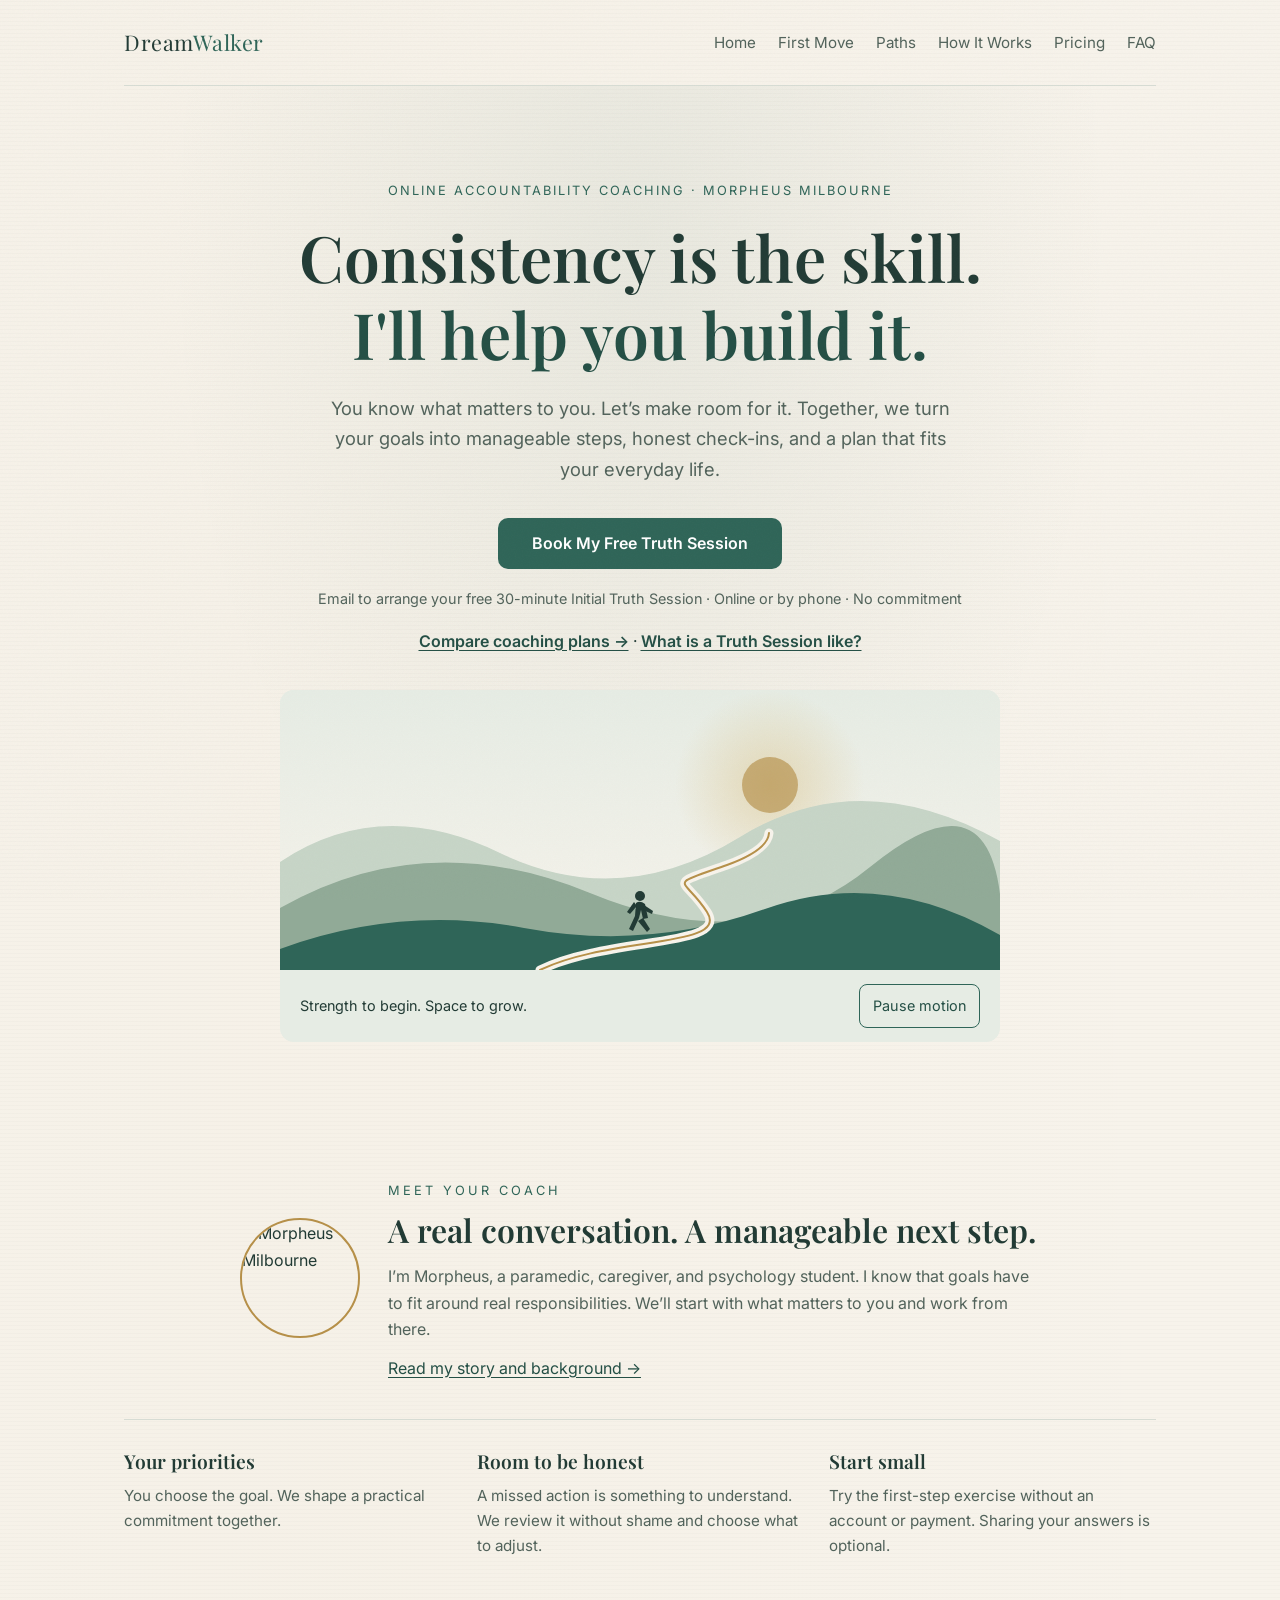
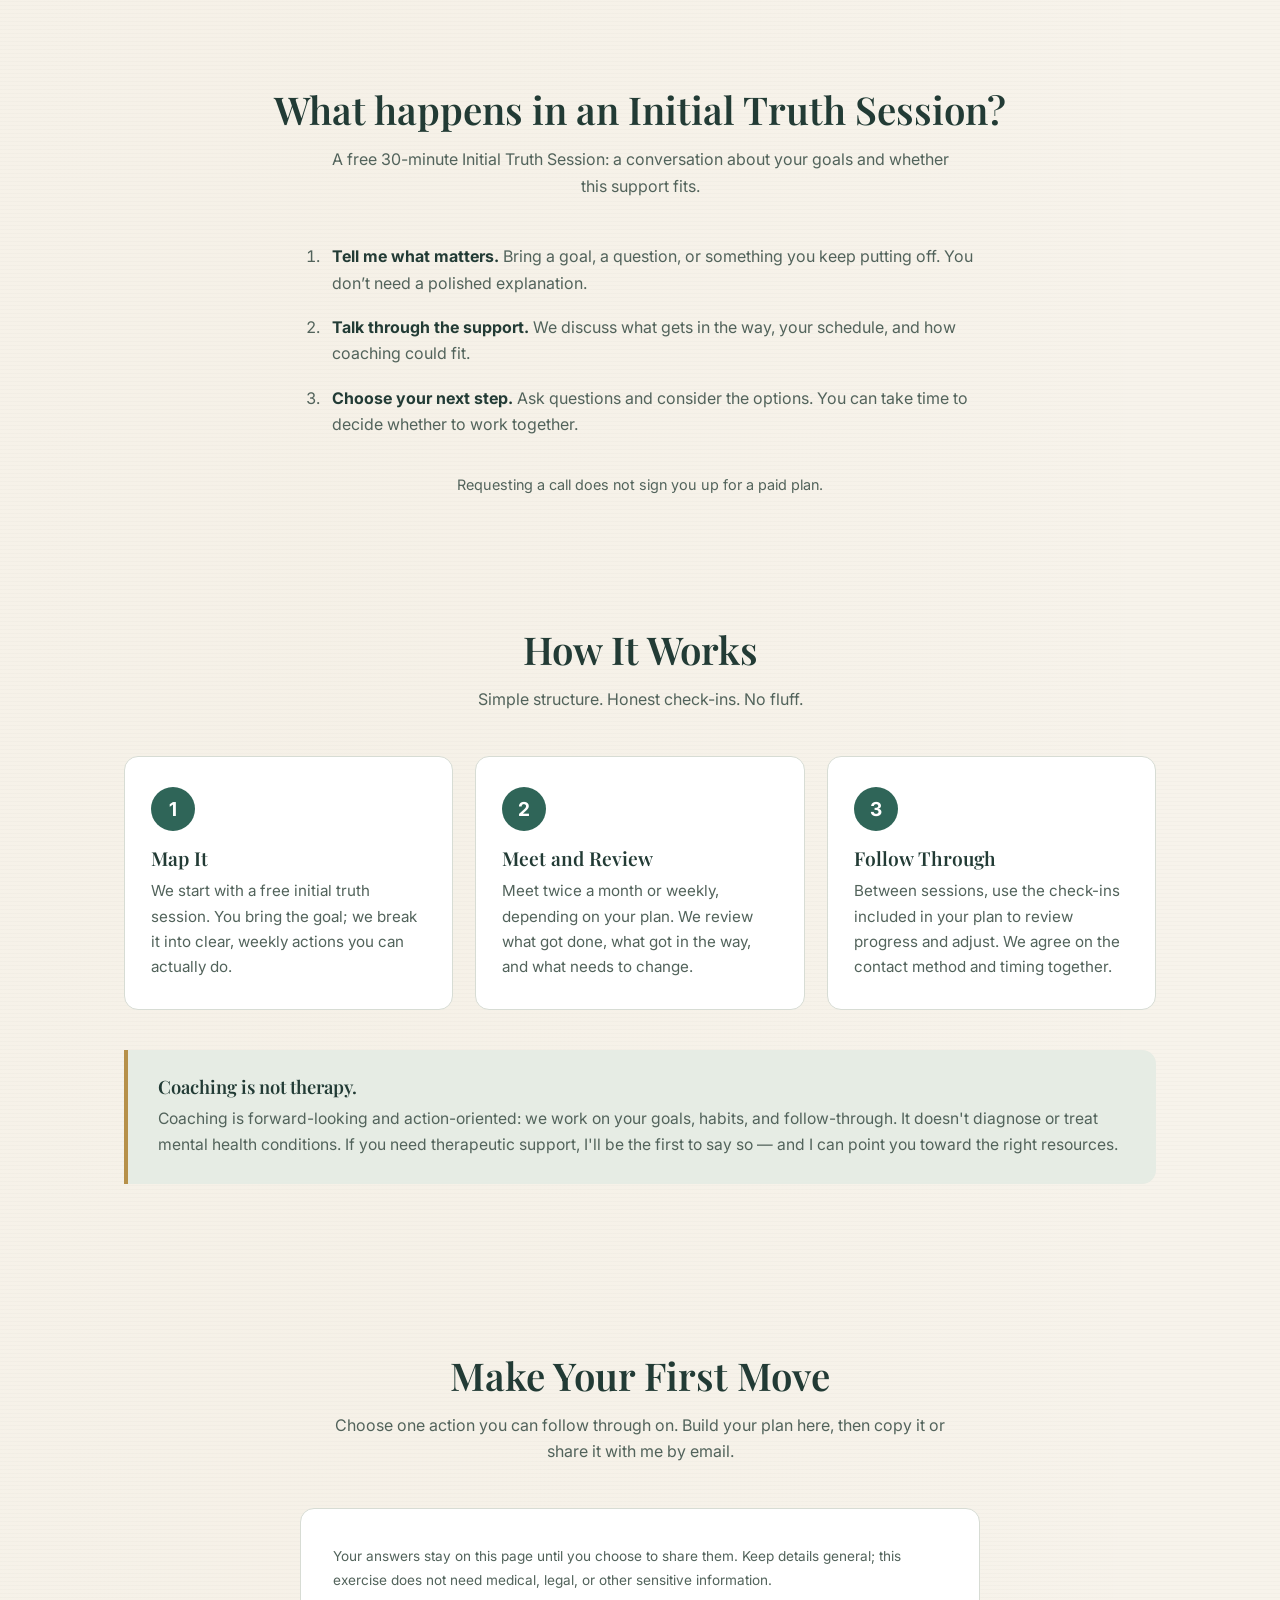
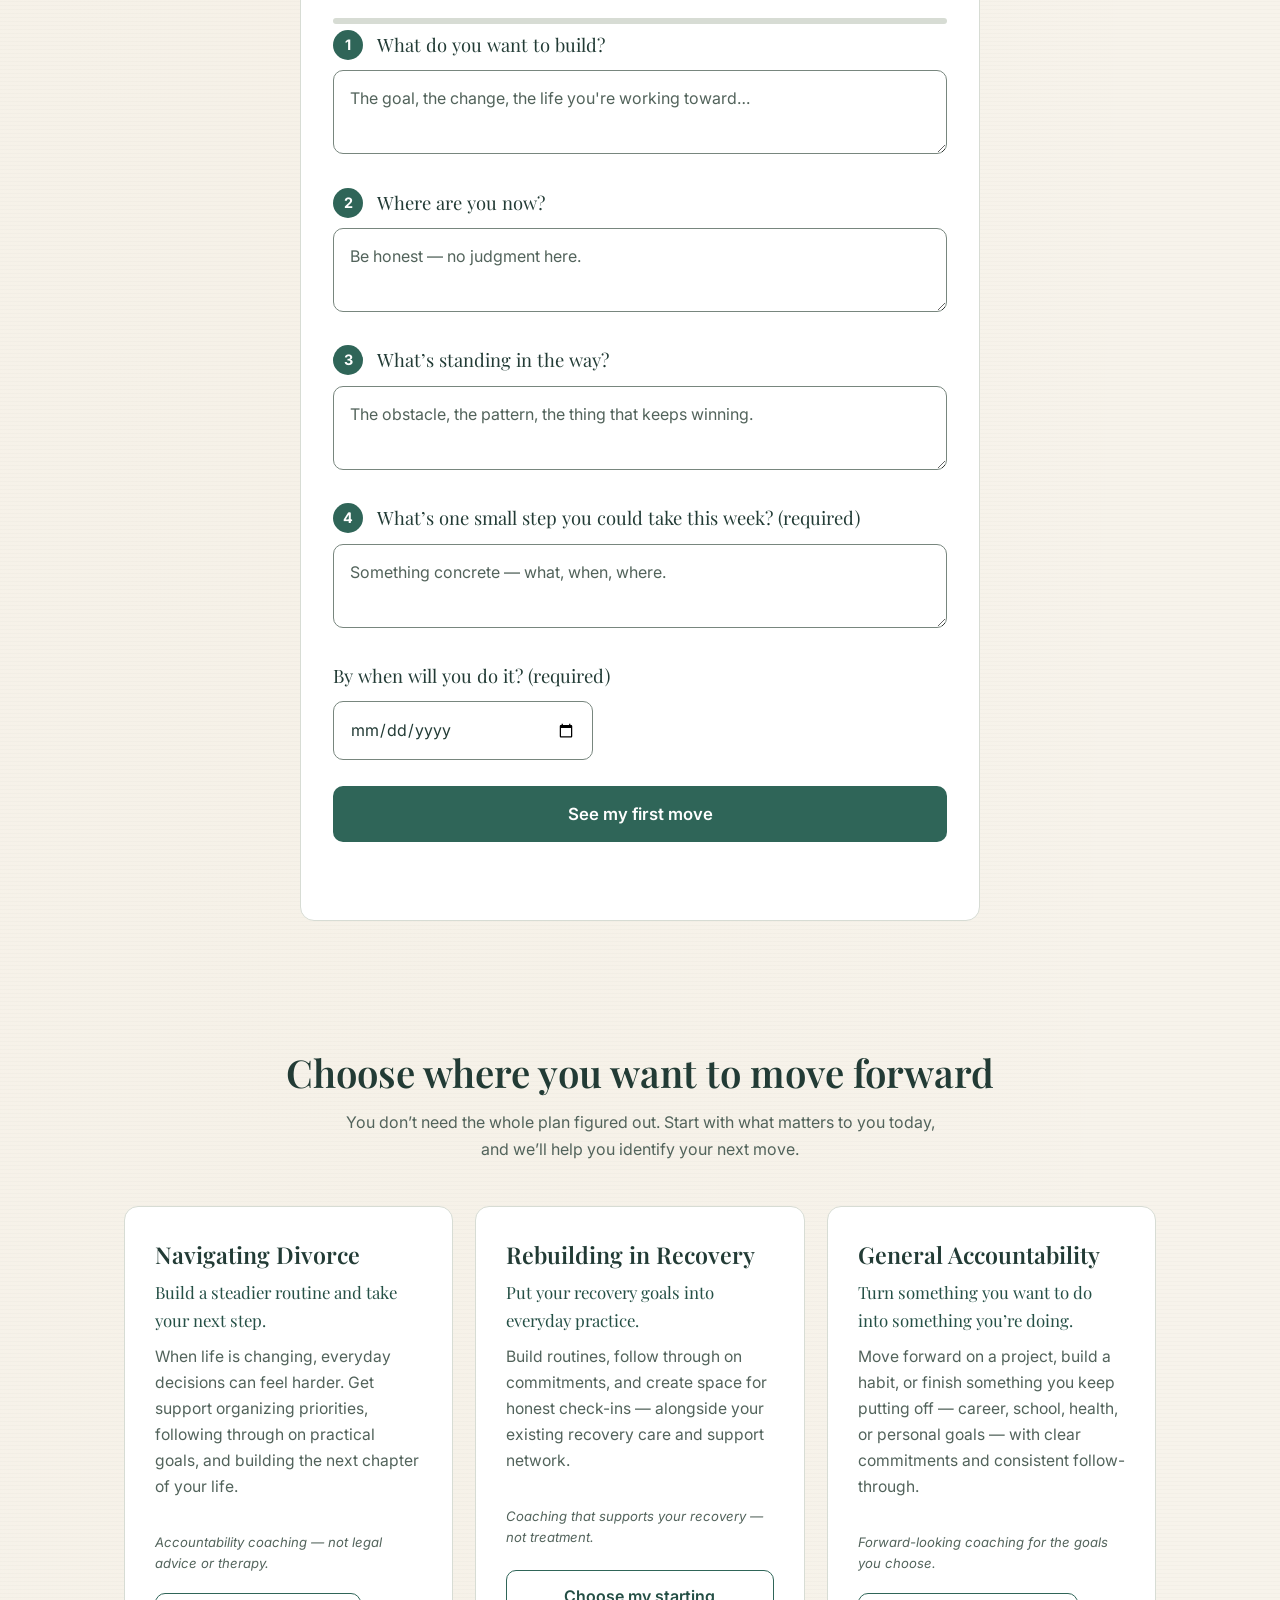
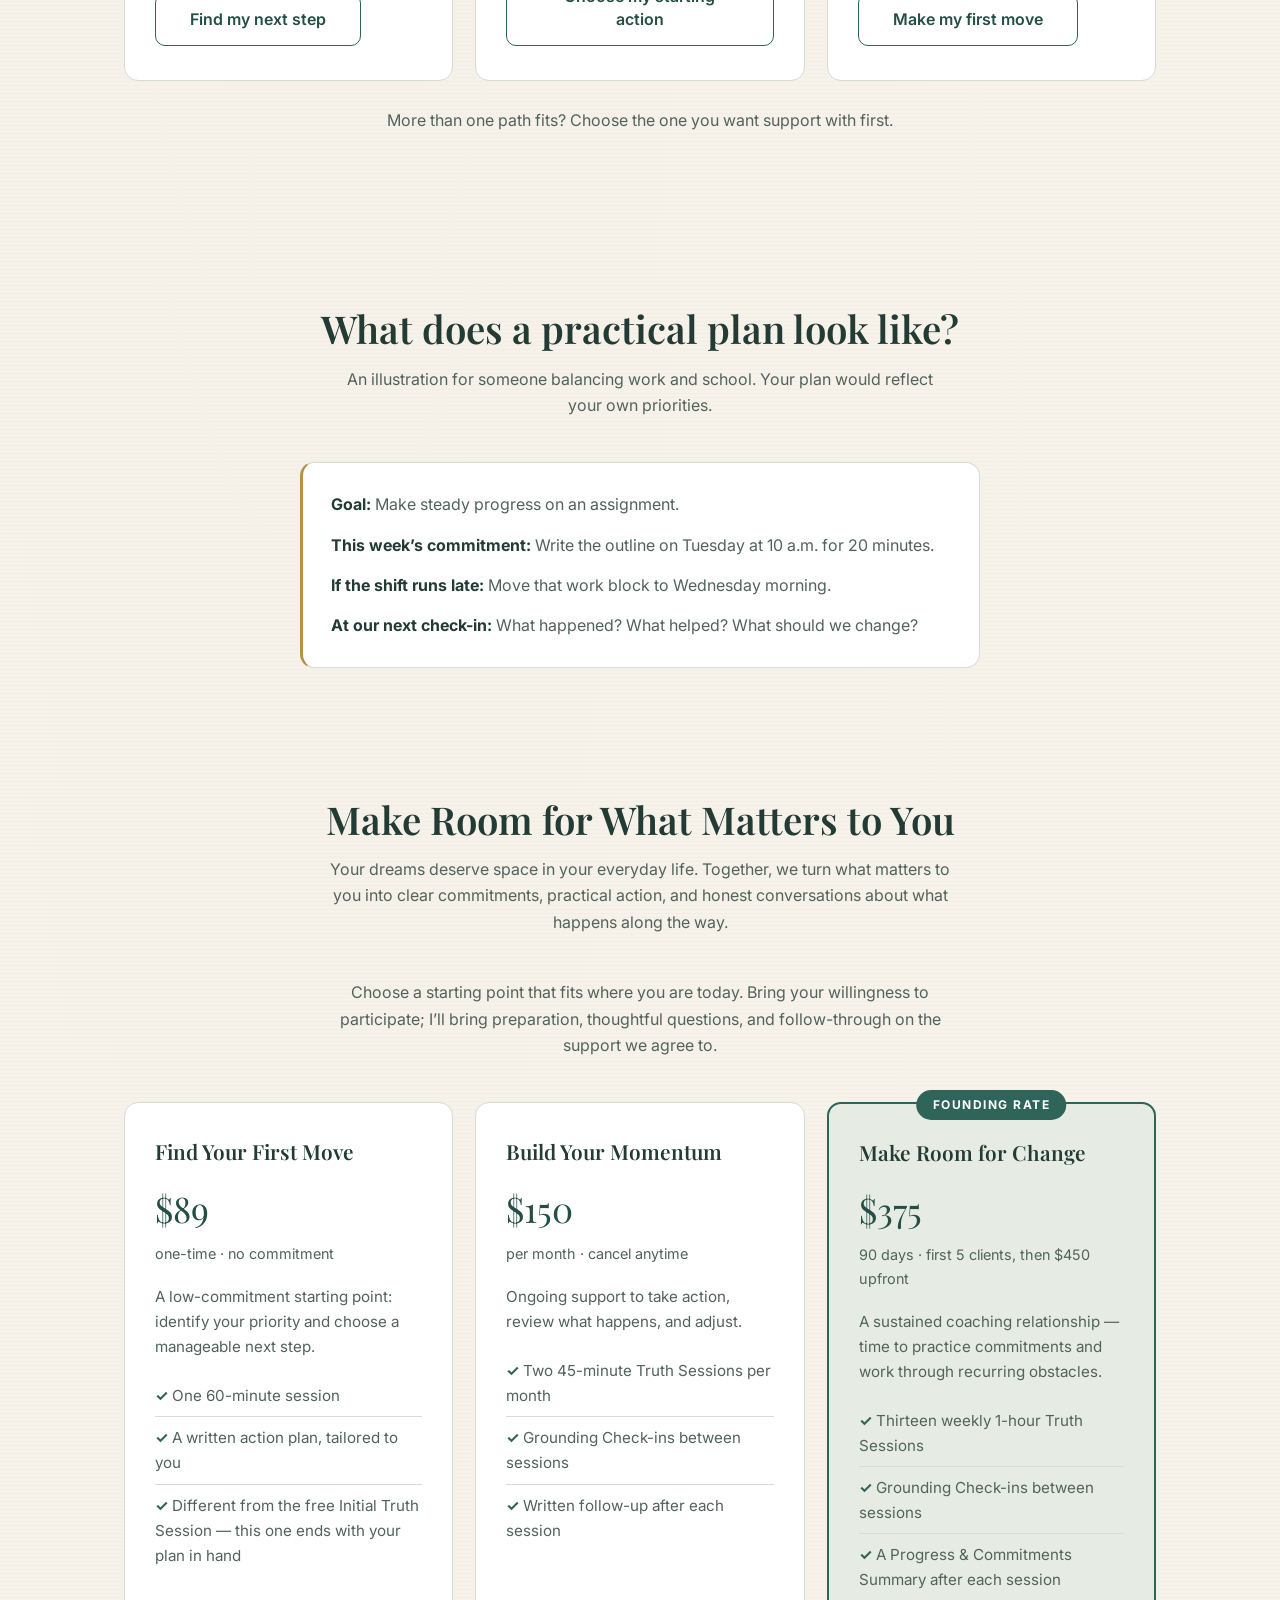
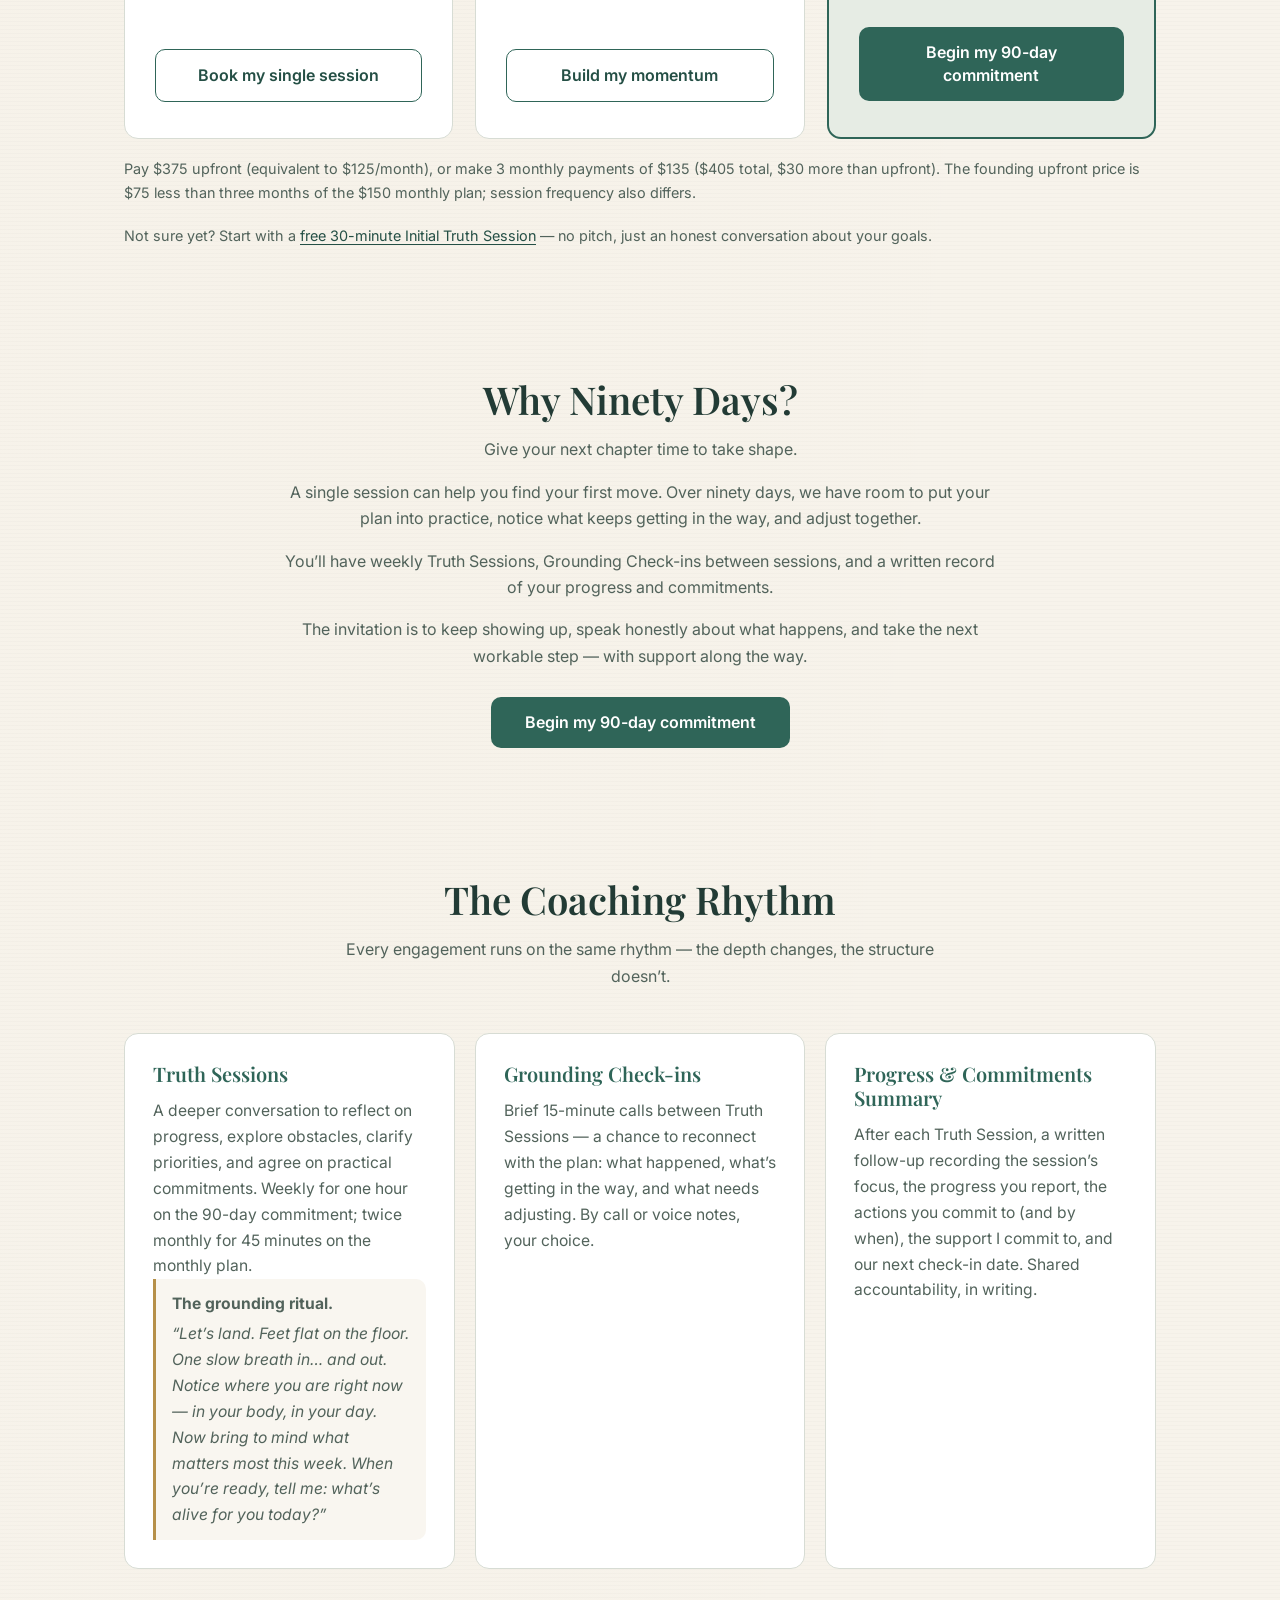
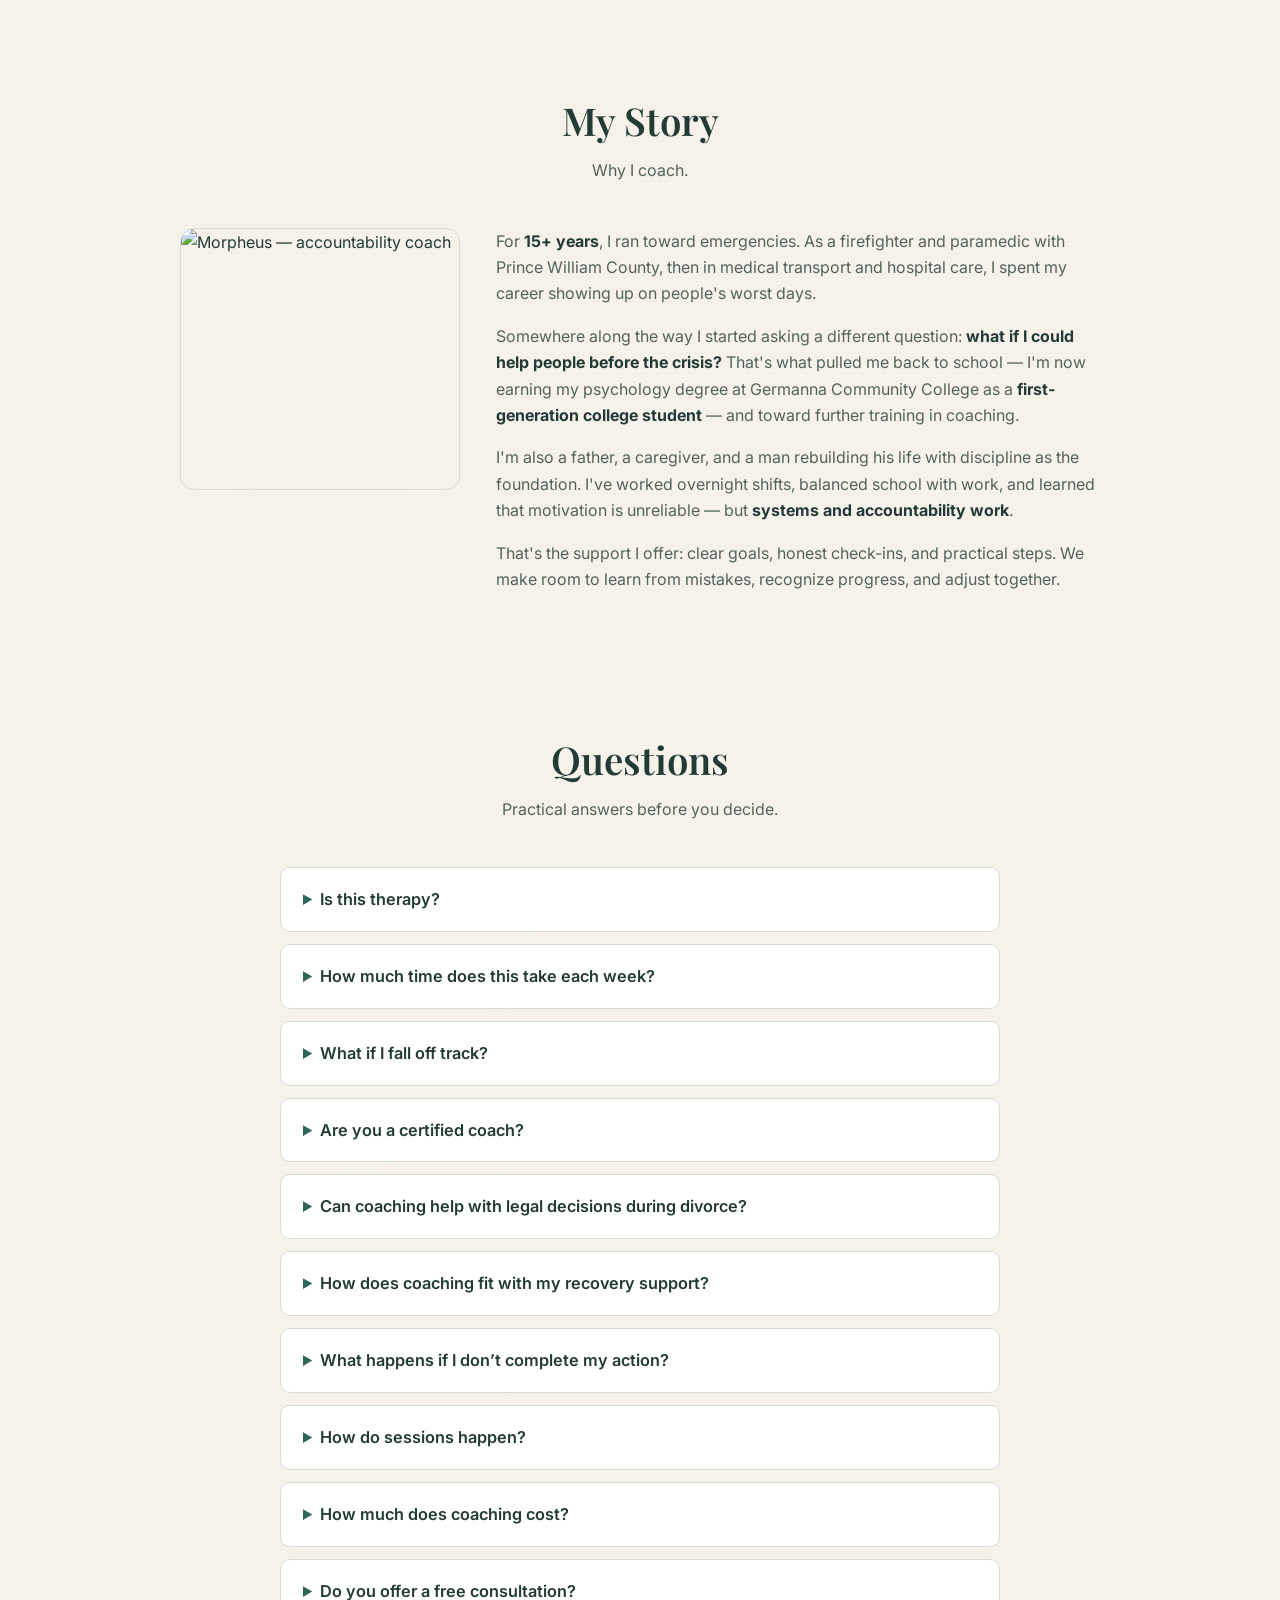
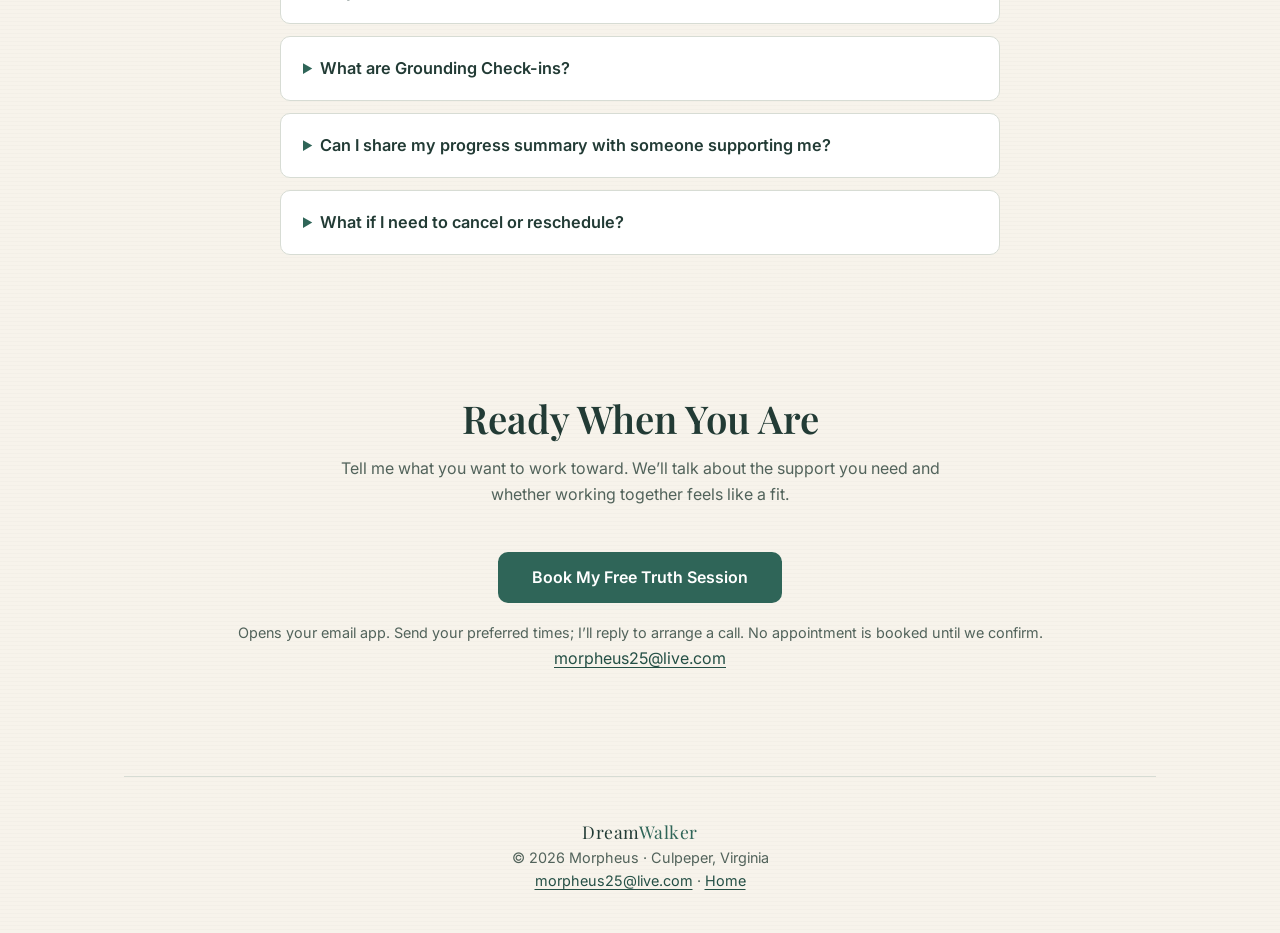
==== commit 4aacaa28: "Dream vision revision: path-aware quiz + optional email lead capture, grounding ritual, continuous-e" ====
--- a/coaching.html
+++ b/coaching.html
@@ -5,13 +5,16 @@
   <meta name="viewport" content="width=device-width, initial-scale=1.0">
   <title>Accountability Coaching — DreamWalker</title>
   <meta name="description" content="One-on-one accountability coaching for busy working adults. Consistency in career, education, habits, and personal goals.">
+  <meta name="theme-color" content="#F7F3EB">
+  <link rel="preconnect" href="https://fonts.gstatic.com" crossorigin>
   <link rel="preconnect" href="https://fonts.googleapis.com">
   <link href="https://fonts.googleapis.com/css2?family=Playfair+Display:wght@500;600;700&family=Inter:wght@400;500;600;700&display=swap" rel="stylesheet">
   <link rel="stylesheet" href="styles.css">
 </head>
 <body>
+  <a class="skip-link" href="#main">Skip to content</a>
   <div class="wrap">
-    <nav>
+    <nav aria-label="Main navigation">
       <a class="brand" href="index.html">Dream<span>Walker</span></a>
       <div class="nav-links">
         <a href="index.html">Home</a>
@@ -23,48 +26,143 @@
       </div>
     </nav>
 
+    <main id="main">
     <header class="hero">
-      <span class="eyebrow">Accountability Coaching</span>
+      <span class="eyebrow">Online Accountability Coaching · Morpheus Milbourne</span>
       <h1>Consistency is the skill.<br><em>I'll help you build it.</em></h1>
-      <p class="lead">One-on-one coaching for busy working adults who want real follow-through — in their career, education, habits, and personal goals.</p>
+      <p class="lead">You know what matters to you. Let’s make room for it. Together, we turn your goals into manageable steps, honest check-ins, and a plan that fits your everyday life.</p>
       <div class="cta-row">
-        <a class="btn" href="mailto:morpheus25@live.com?subject=Initial%20Truth%20Session%20—%20Accountability%20Coaching">Book Your Initial Truth Session</a>
-      </div>
+        <a class="btn" href="mailto:morpheus25@live.com?subject=Initial%20Truth%20Session%20—%20Accountability%20Coaching">Book My Free Truth Session</a>
+      </div>
+      <p class="hero-note">Email to arrange your free 30-minute Initial Truth Session · Online or by phone · No commitment</p>
+      <a class="text-link" href="#pricing">Compare coaching plans →</a> <span aria-hidden="true"> · </span> <a class="text-link" href="#intro-call">What is a Truth Session like?</a>
+
+      <figure class="journey-scene" data-motion="still" aria-label="An illustrated path through hills toward morning light">
+        <svg class="journey-art" viewBox="0 0 720 280" aria-hidden="true" focusable="false">
+          <defs>
+            <linearGradient id="journey-sky" x2="0" y2="1"><stop stop-color="#E6ECE4"/><stop offset="1" stop-color="#F7F3EB"/></linearGradient>
+            <radialGradient id="journey-light"><stop stop-color="#DCC58E" stop-opacity=".55"/><stop offset="1" stop-color="#DCC58E" stop-opacity="0"/></radialGradient>
+          </defs>
+          <rect width="720" height="280" fill="url(#journey-sky)"/>
+          <circle class="journey-glow" cx="490" cy="95" r="95" fill="url(#journey-light)"/>
+          <circle class="journey-sun" cx="490" cy="95" r="28" fill="#B69049" opacity=".65"/>
+          <path d="M0 172 Q100 105 220 163 T460 147 T720 151 V280 H0Z" fill="#C7D5C7"/>
+          <path d="M0 218 Q145 135 310 203 T590 177 T720 204 V280 H0Z" fill="#91AA97"/>
+          <path d="M0 259 Q120 215 244 238 T485 219 T720 245 V280 H0Z" fill="#2F6558"/>
+          <path class="journey-trail" d="M260 280 C330 246 450 258 427 222 S384 197 447 175 Q488 160 489 143" fill="none" stroke="#F7F3EB" stroke-width="9" stroke-linecap="round"/>
+          <path class="journey-progress" d="M260 280 C330 246 450 258 427 222 S384 197 447 175 Q488 160 489 143" fill="none" stroke="#B69049" stroke-width="2" stroke-linecap="round" pathLength="100"/>
+          <g fill="#223B35" transform="translate(360 228)"><circle cy="-22" r="5"/><path d="M-4-15 Q0-18 5-14 L8 0 3 1 1-8-1 0-7 13-11 11-5-2Z"/><path d="M3 0 10 11 7 14-2 3Z"/><path d="M-3-12-10-4-13-6-6-16Z"/><path d="M4-13 13-7 12-4 3-8Z"/></g>
+        </svg>
+        <figcaption class="journey-caption"><span>Strength to begin. Space to grow.</span><button type="button" class="motion-toggle" hidden aria-label="Pause landscape animation">Pause motion</button></figcaption>
+      </figure>
     </header>
+
+    <section id="welcome" class="welcome-section" aria-labelledby="welcome-title">
+      <div class="coach-intro">
+        <picture><source srcset="assets/morpheus.webp" type="image/webp"><img src="assets/morpheus.jpg" alt="Morpheus Milbourne" width="700" height="656" class="coach-avatar" loading="lazy" decoding="async"></picture>
+        <div><p class="eyebrow">Meet your coach</p><h2 id="welcome-title">A real conversation. A manageable next step.</h2>
+        <p>I’m Morpheus, a paramedic, caregiver, and psychology student. I know that goals have to fit around real responsibilities. We’ll start with what matters to you and work from there.</p>
+        <a href="#story">Read my story and background →</a></div>
+      </div>
+      <div class="comfort-grid">
+        <div><h3>Your priorities</h3><p>You choose the goal. We shape a practical commitment together.</p></div>
+        <div><h3>Room to be honest</h3><p>A missed action is something to understand. We review it without shame and choose what to adjust.</p></div>
+        <div><h3>Start small</h3><p>Try the first-step exercise without an account or payment. Sharing your answers is optional.</p></div>
+      </div>
+    </section>
+
+    <section id="welcome-video" hidden aria-labelledby="video-title">
+      <h2 id="video-title">A welcome from Morpheus</h2>
+      <p class="sub">A short introduction to the person you’ll be working with.</p>
+      <video class="welcome-video" controls playsinline preload="none" poster="assets/morpheus.jpg" aria-label="Morpheus introduces DreamWalker accountability coaching">
+        <track kind="captions" srclang="en" label="English" default>
+      </video>
+      <details class="video-transcript"><summary>Read the video transcript</summary><p id="welcome-transcript"></p></details>
+      <p id="video-error" class="fine centered" hidden>This video could not load. You can read the transcript above or email <a href="mailto:morpheus25@live.com">morpheus25@live.com</a>.</p>
+    </section>
+
+    <section id="intro-call" aria-labelledby="intro-title">
+      <h2 id="intro-title">What happens in an Initial Truth Session?</h2>
+      <p class="sub">A free 30-minute Initial Truth Session: a conversation about your goals and whether this support fits.</p>
+      <ol class="intro-list">
+        <li><strong>Tell me what matters.</strong> Bring a goal, a question, or something you keep putting off. You don’t need a polished explanation.</li>
+        <li><strong>Talk through the support.</strong> We discuss what gets in the way, your schedule, and how coaching could fit.</li>
+        <li><strong>Choose your next step.</strong> Ask questions and consider the options. You can take time to decide whether to work together.</li>
+      </ol>
+      <p class="fine centered">Requesting a call does not sign you up for a paid plan.</p>
+    </section>
+
+    <section id="how">
+      <h2>How It Works</h2>
+      <p class="sub">Simple structure. Honest check-ins. No fluff.</p>
+      <div class="steps">
+        <div class="step">
+          <div class="num">1</div>
+          <h3>Map It</h3>
+          <p>We start with a free initial truth session. You bring the goal; we break it into clear, weekly actions you can actually do.</p>
+        </div>
+        <div class="step">
+          <div class="num">2</div>
+          <h3>Meet and Review</h3>
+          <p>Meet twice a month or weekly, depending on your plan. We review what got done, what got in the way, and what needs to change.</p>
+        </div>
+        <div class="step">
+          <div class="num">3</div>
+          <h3>Follow Through</h3>
+          <p>Between sessions, use the check-ins included in your plan to review progress and adjust. We agree on the contact method and timing together.</p>
+        </div>
+      </div>
+
+      <div class="callout">
+        <h3>Coaching is not therapy.</h3>
+        <p>Coaching is forward-looking and action-oriented: we work on your goals, habits, and follow-through. It doesn't diagnose or treat mental health conditions. If you need therapeutic support, I'll be the first to say so — and I can point you toward the right resources.</p>
+      </div>
+    </section>
 
     <section id="first-move">
       <h2>Make Your First Move</h2>
-      <p class="sub">Four quick questions. See your first move instantly — and if you want my personal take, I’ll send it to your inbox.</p>
-      <form id="quiz-form" class="quiz" novalidate>
+      <p class="sub">Choose one action you can follow through on. Build your plan here, then copy it or share it with me by email.</p>
+      <noscript><p class="sub">Enable JavaScript to build a plan here, or email <a href="mailto:morpheus25@live.com">morpheus25@live.com</a> to discuss your next step.</p></noscript>
+      <form id="quiz-form" class="quiz">
+        <p class="fine privacy-note">Your answers stay on this page until you choose to share them. Keep details general; this exercise does not need medical, legal, or other sensitive information.</p>
+        <div class="quiz-progress" id="quiz-progress" role="progressbar" aria-label="Quiz progress" aria-valuemin="0" aria-valuemax="100" aria-valuenow="0"><span id="quiz-progress-fill"></span></div>
+        <p id="selected-path" class="selected-path" hidden></p>
         <div class="q">
           <label for="q1"><span class="qnum">1</span> What do you want to build?</label>
-          <textarea id="q1" rows="2" placeholder="The goal, the change, the life you're working toward&hellip;"></textarea>
+          <textarea id="q1" rows="2" maxlength="300" placeholder="The goal, the change, the life you're working toward&hellip;"></textarea>
         </div>
         <div class="q">
           <label for="q2"><span class="qnum">2</span> Where are you now?</label>
-          <textarea id="q2" rows="2" placeholder="Be honest &mdash; no judgment here."></textarea>
+          <textarea id="q2" rows="2" maxlength="300" placeholder="Be honest &mdash; no judgment here."></textarea>
         </div>
         <div class="q">
           <label for="q3"><span class="qnum">3</span> What&rsquo;s standing in the way?</label>
-          <textarea id="q3" rows="2" placeholder="The obstacle, the pattern, the thing that keeps winning."></textarea>
-        </div>
-        <div class="q">
-          <label for="q4"><span class="qnum">4</span> What&rsquo;s one small step you could take this week?</label>
-          <textarea id="q4" rows="2" placeholder="Something concrete &mdash; what, when, where."></textarea>
-        </div>
-        <div class="q">
-          <label for="q-deadline">By when will you do it?</label>
-          <input type="date" id="q-deadline" style="max-width:260px">
-        </div>
-        <div style="text-align:center"><button class="btn" id="quiz-show" type="button">See my first move</button></div>
-        <div id="quiz-plan" hidden>
+          <textarea id="q3" rows="2" maxlength="300" placeholder="The obstacle, the pattern, the thing that keeps winning."></textarea>
+        </div>
+        <div class="q">
+          <label for="q4"><span class="qnum">4</span> What&rsquo;s one small step you could take this week? (required)</label>
+          <textarea id="q4" rows="2" required maxlength="300" placeholder="Something concrete &mdash; what, when, where."></textarea>
+        </div>
+        <div class="q">
+          <label for="q-deadline">By when will you do it? (required)</label>
+          <input type="date" id="q-deadline" required>
+        </div>
+        <div style="text-align:center"><button class="btn" id="quiz-show" type="submit">See my first move</button></div>
+        <div id="quiz-plan" tabindex="-1" role="region" aria-label="Your first move" hidden>
           <p class="plan-line">My first move is <strong id="quiz-action"></strong>, by <strong id="quiz-by"></strong>.</p>
-          <p class="fine">Want my personal take? Drop your email and I&rsquo;ll send you a tailored first step &mdash; based on what you wrote, not a template &mdash; within a day or two.</p>
-          <div class="row">
-            <input type="text" id="quiz-name" placeholder="Your name" autocomplete="name">
-            <input type="email" id="quiz-email" placeholder="Email address" autocomplete="email">
+          <p class="fine">Keep this plan for yourself, or open an email draft to ask me about it. Review the draft and press Send in your email app when you are ready.</p>
+          <div class="plan-actions">
+            <button class="btn ghost" id="quiz-copy" type="button">Copy my plan</button>
+            <a class="btn" id="quiz-email" href="mailto:morpheus25@live.com">Share my plan by email</a>
           </div>
-          <div style="text-align:center"><button class="btn ghost" id="quiz-send" type="button">Send me my plan</button></div>
+          <div id="quiz-followup" hidden>
+            <p class="fine">Want my personal take? Share your email and I&rsquo;ll send you a tailored first step &mdash; based on what you wrote, not a template &mdash; within a day or two.</p>
+            <div class="followup-row">
+              <input type="text" id="quiz-name" placeholder="Your name" autocomplete="name" aria-label="Your name">
+              <input type="email" id="quiz-email-input" placeholder="Email address" autocomplete="email" aria-label="Email address">
+            </div>
+            <div style="text-align:center"><button class="btn ghost" id="quiz-send" type="button">Send me my plan</button></div>
+          </div>
         </div>
         <p class="form-msg" id="quiz-msg" role="status"></p>
       </form>
@@ -100,198 +198,18 @@
       </div>
       <p class="sub" style="margin-top:26px">More than one path fits? Choose the one you want support with first.</p>
 
-      <div id="path-quiz" class="quiz" hidden>
-        <h3 id="pq-title" style="text-align:center;margin-bottom:20px"></h3>
-        <div id="pq-questions"></div>
-        <div class="q">
-          <label for="pq-deadline">By when will you do it?</label>
-          <input type="date" id="pq-deadline">
-        </div>
-        <p class="fine" id="pq-crisis" hidden>If you&rsquo;re ever in crisis, call or text <a href="tel:988"><strong>988</strong></a> &mdash; free, confidential support 24/7.</p>
-        <div style="text-align:center"><button class="btn" id="pq-show" type="button">See my first move</button></div>
-        <div id="pq-plan" hidden>
-          <p class="plan-line">My first move is <strong id="pq-action"></strong>, by <strong id="pq-by"></strong>.</p>
-          <p class="fine">Want it in your inbox? Drop your email and I&rsquo;ll send your plan &mdash; plus one check-in nudge next week.</p>
-          <div class="row">
-            <input type="text" id="pq-name" placeholder="Your name" autocomplete="name">
-            <input type="email" id="pq-email" placeholder="Email address" autocomplete="email">
-          </div>
-          <div style="text-align:center"><button class="btn ghost" id="pq-send" type="button">Send me my plan</button></div>
-        </div>
-        <p class="form-msg" id="pq-msg" role="status"></p>
-      </div>
-
-      <h2 style="margin-top:70px">Different starting points. One shared method.</h2>
-      <p class="sub">Choose a meaningful goal, take action, and review what happens &mdash; on every path.</p>
-      <div class="steps">
-        <div class="step">
-          <div class="num">1</div>
-          <h3>Choose a focus</h3>
-          <p>Name something that matters to you &mdash; the goal, change, or finish line you&rsquo;re ready to move toward.</p>
-        </div>
-        <div class="step">
-          <div class="num">2</div>
-          <h3>Make a commitment</h3>
-          <p>Pick a manageable action and make it concrete: what you&rsquo;ll do, when, and where &mdash; plus a realistic deadline.</p>
-        </div>
-        <div class="step">
-          <div class="num">3</div>
-          <h3>Check in honestly</h3>
-          <p>Every truth session opens with a brief grounding check-in &mdash; feet on the floor, one breath, a moment to align with what matters &mdash; then we look at what happened, including what got in the way.</p>
-        </div>
-        <div class="step">
-          <div class="num">4</div>
-          <h3>Adjust and keep moving</h3>
-          <p>Use what you learn to choose your next action. Missed weeks are information, not failure.</p>
-        </div>
-      </div>
-      <p class="sub" style="margin-top:30px">Expect encouragement, direct questions, and a shared commitment to following through. When something gets in the way, we work through it together.</p>
-    </section>
-
-    <script>
-    (function() {
-      var PATHS = {
-        divorce: {
-          title: "Navigating Divorce \u2014 your first move",
-          crisis: false,
-          questions: [
-            "What part of daily life would you most like to make steadier?",
-            "What\u2019s making that difficult right now?",
-            "What is one step within your control that you could take this week?"
-          ]
-        },
-        recovery: {
-          title: "Rebuilding in Recovery \u2014 your first move",
-          crisis: true,
-          questions: [
-            "What everyday goal would you like accountability around?",
-            "What tends to get in the way of following through?",
-            "What small action would support the recovery commitments you already have?"
-          ]
-        },
-        general: {
-          title: "General Accountability \u2014 your first move",
-          crisis: false,
-          questions: [
-            "What do you want to build, change, or finish?",
-            "Where does your progress usually stall?",
-            "What could you realistically complete this week?"
-          ]
-        }
-      };
-      var activePath = null, answers = [];
-      var panel = document.getElementById('path-quiz');
-      var qWrap = document.getElementById('pq-questions');
-      var msg = document.getElementById('pq-msg');
-
-      document.querySelectorAll('.path-btn').forEach(function(btn) {
-        btn.addEventListener('click', function() {
-          activePath = btn.getAttribute('data-path');
-          var cfg = PATHS[activePath];
-          document.getElementById('pq-title').textContent = cfg.title;
-          document.getElementById('pq-crisis').hidden = !cfg.crisis;
-          qWrap.innerHTML = '';
-          cfg.questions.forEach(function(q, i) {
-            var div = document.createElement('div');
-            div.className = 'q';
-            var label = document.createElement('label');
-            label.innerHTML = '<span class="qnum">' + (i + 1) + '</span> ' + q;
-            var ta = document.createElement('textarea');
-            ta.rows = 2;
-            ta.id = 'pq-q' + i;
-            div.appendChild(label);
-            div.appendChild(ta);
-            qWrap.appendChild(div);
-          });
-          document.getElementById('pq-plan').hidden = true;
-          document.getElementById('pq-deadline').value = '';
-          msg.textContent = ''; msg.className = 'form-msg';
-          panel.hidden = false;
-          panel.scrollIntoView({ behavior: 'smooth', block: 'start' });
-        });
-      });
-
-      document.getElementById('pq-show').addEventListener('click', function() {
-        answers = [0, 1, 2].map(function(i) {
-          return document.getElementById('pq-q' + i).value.trim();
-        });
-        var dl = document.getElementById('pq-deadline').value;
-        if (!answers[2] || !dl) {
-          msg.textContent = 'Answer the third question and pick a deadline to see your first move.';
-          msg.className = 'form-msg err';
-          return;
-        }
-        var dstr = new Date(dl + 'T12:00:00').toLocaleDateString('en-US', { weekday: 'long', month: 'long', day: 'numeric' });
-        document.getElementById('pq-action').textContent = answers[2];
-        document.getElementById('pq-by').textContent = dstr;
-        document.getElementById('pq-plan').hidden = false;
-        msg.textContent = ''; msg.className = 'form-msg';
-        document.getElementById('pq-plan').scrollIntoView({ behavior: 'smooth', block: 'center' });
-      });
-
-      document.getElementById('pq-send').addEventListener('click', async function() {
-        var name = document.getElementById('pq-name').value.trim();
-        var email = document.getElementById('pq-email').value.trim();
-        var btn = document.getElementById('pq-send');
-        if (!name || !/[^@\s]+@[^@\s]+\.[^@\s]+/.test(email)) {
-          msg.textContent = 'Add your name and a valid email so I know where to send it.';
-          msg.className = 'form-msg err';
-          return;
-        }
-        btn.disabled = true; btn.textContent = 'Sending\u2026';
-        try {
-          var payload = {
-            name: name, email: email,
-            _subject: 'New Path Quiz \u2014 DreamWalker',
-            _template: 'table',
-            _honey: '',
-            'Path': activePath,
-            'Q1': answers[0], 'Q2': answers[1], 'Q3': answers[2],
-            'Deadline': document.getElementById('pq-deadline').value,
-            'First move': answers[2]
-          };
-          var res = await fetch('https://formsubmit.co/ajax/morpheus25@live.com', {
-            method: 'POST',
-            headers: { 'Content-Type': 'application/json', 'Accept': 'application/json' },
-            body: JSON.stringify(payload)
-          });
-          if (!res.ok) throw new Error('send failed');
-          msg.textContent = 'Sent. Watch your inbox \u2014 your plan is on its way, with a check-in nudge next week.';
-          msg.className = 'form-msg ok';
-          btn.textContent = 'Sent \u2713';
-        } catch (err) {
-          msg.textContent = 'Something went wrong. Email me directly at morpheus25@live.com and I\u2019ll get you sorted.';
-          msg.className = 'form-msg err';
-          btn.disabled = false; btn.textContent = 'Send me my plan';
-        }
-      });
-    })();
-    </script>
-
-    <section id="how">
-      <h2>How It Works</h2>
-      <p class="sub">Simple structure. Honest check-ins. No fluff.</p>
-      <div class="steps">
-        <div class="step">
-          <div class="num">1</div>
-          <h3>Map It</h3>
-          <p>We start with a free initial truth session. You bring the goal; we break it into clear, weekly actions you can actually do.</p>
-        </div>
-        <div class="step">
-          <div class="num">2</div>
-          <h3>Meet Weekly</h3>
-          <p>A focused check-in every week. What got done, what didn't, and why — no judgment, just honest review.</p>
-        </div>
-        <div class="step">
-          <div class="num">3</div>
-          <h3>Follow Through</h3>
-          <p>Between sessions you have direct access for course-correction. Excuses get named. Progress gets celebrated. Momentum builds.</p>
-        </div>
-      </div>
-
-      <div class="callout">
-        <h3>Coaching is not therapy.</h3>
-        <p>Coaching is forward-looking and action-oriented: we work on your goals, habits, and follow-through. It doesn't diagnose or treat mental health conditions. If you need therapeutic support, I'll be the first to say so — and I can point you toward the right resources.</p>
+    </section>
+
+
+
+    <section id="example-plan" aria-labelledby="example-title">
+      <h2 id="example-title">What does a practical plan look like?</h2>
+      <p class="sub">An illustration for someone balancing work and school. Your plan would reflect your own priorities.</p>
+      <div class="sample-plan">
+        <p><strong>Goal:</strong> Make steady progress on an assignment.</p>
+        <p><strong>This week’s commitment:</strong> Write the outline on Tuesday at 10 a.m. for 20 minutes.</p>
+        <p><strong>If the shift runs late:</strong> Move that work block to Wednesday morning.</p>
+        <p><strong>At our next check-in:</strong> What happened? What helped? What should we change?</p>
       </div>
     </section>
 
@@ -310,7 +228,7 @@
             <li>A written action plan, tailored to you</li>
             <li>Different from the free Initial Truth Session &mdash; this one ends with your plan in hand</li>
           </ul>
-          <a class="btn ghost" style="margin:0;text-align:center;" href="mailto:morpheus25@live.com?subject=Find%20Your%20First%20Move%20—%20Single%20Session">Start with one session</a>
+          <a class="btn ghost" style="margin:0;text-align:center;" href="mailto:morpheus25@live.com?subject=Find%20Your%20First%20Move%20—%20Single%20Session">Book my single session</a>
         </div>
         <div class="price-card">
           <h3>Build Your Momentum</h3>
@@ -322,13 +240,13 @@
             <li>Grounding Check-ins between sessions</li>
             <li>Written follow-up after each session</li>
           </ul>
-          <a class="btn ghost" style="margin:0;text-align:center;" href="mailto:morpheus25@live.com?subject=Build%20Your%20Momentum%20—%20Monthly">Build momentum</a>
+          <a class="btn ghost" style="margin:0;text-align:center;" href="mailto:morpheus25@live.com?subject=Build%20Your%20Momentum%20—%20Monthly">Build my momentum</a>
         </div>
         <div class="price-card featured">
           <span class="flag">Founding Rate</span>
           <h3>Make Room for Change</h3>
           <div class="price">$375</div>
-          <div class="per">90 days &middot; first 5 clients, then $450</div>
+          <div class="per">90 days &middot; first 5 clients, then $450 upfront</div>
           <p class="offer-tag">A sustained coaching relationship &mdash; time to practice commitments and work through recurring obstacles.</p>
           <ul>
             <li>Thirteen weekly 1-hour Truth Sessions</li>
@@ -338,7 +256,7 @@
           <a class="btn" style="text-align:center;" href="mailto:morpheus25@live.com?subject=Make%20Room%20for%20Change%20—%2090%20Days">Begin my 90-day commitment</a>
         </div>
       </div>
-      <p class="fine">The 90-day commitment works out to $125/month &mdash; $75 less than three months of Build Your Momentum. Pay upfront, or split it into 3 monthly payments of $135.</p>
+      <p class="fine">Pay $375 upfront (equivalent to $125/month), or make 3 monthly payments of $135 ($405 total, $30 more than upfront). The founding upfront price is $75 less than three months of the $150 monthly plan; session frequency also differs.</p>
       <p class="fine">Not sure yet? Start with a <a href="mailto:morpheus25@live.com?subject=Initial%20Truth%20Session%20—%20Accountability%20Coaching">free 30-minute Initial Truth Session</a> &mdash; no pitch, just an honest conversation about your goals.</p>
     </section>
 
@@ -358,6 +276,7 @@
         <div class="rhythm-card">
           <h3>Truth Sessions</h3>
           <p>A deeper conversation to reflect on progress, explore obstacles, clarify priorities, and agree on practical commitments. Weekly for one hour on the 90-day commitment; twice monthly for 45 minutes on the monthly plan.</p>
+          <p class="ritual"><strong>The grounding ritual.</strong> <em>&ldquo;Let&rsquo;s land. Feet flat on the floor. One slow breath in&hellip; and out. Notice where you are right now &mdash; in your body, in your day. Now bring to mind what matters most this week. When you&rsquo;re ready, tell me: what&rsquo;s alive for you today?&rdquo;</em></p>
         </div>
         <div class="rhythm-card">
           <h3>Grounding Check-ins</h3>
@@ -374,19 +293,19 @@
       <h2>My Story</h2>
       <p class="sub">Why I coach.</p>
       <div class="story">
-        <img class="story-photo" src="[data-uri]" alt="Morpheus — accountability coach">
+        <picture><source srcset="assets/morpheus.webp" type="image/webp"><img class="story-photo" src="assets/morpheus.jpg" loading="lazy" decoding="async" width="700" height="656" alt="Morpheus — accountability coach"></picture>
         <div class="story-text">
           <p>For <strong>15+ years</strong>, I ran toward emergencies. As a firefighter and paramedic with Prince William County, then in medical transport and hospital care, I spent my career showing up on people&apos;s worst days.</p>
-          <p>Somewhere along the way I started asking a different question: <strong>what if I could help people before the crisis?</strong> That&apos;s what pulled me back to school — I&apos;m now earning my psychology degree at Germanna Community College as a <strong>first-generation college student</strong> — and into professional coach training through the <strong>Tandem Coaching Academy</strong> (ICF-aligned).</p>
+          <p>Somewhere along the way I started asking a different question: <strong>what if I could help people before the crisis?</strong> That&apos;s what pulled me back to school — I&apos;m now earning my psychology degree at Germanna Community College as a <strong>first-generation college student</strong> — and toward further training in coaching.</p>
           <p>I&apos;m also a father, a caregiver, and a man rebuilding his life with discipline as the foundation. I&apos;ve worked overnight shifts, balanced school with work, and learned that motivation is unreliable — but <strong>systems and accountability work</strong>.</p>
-          <p>That&apos;s what I coach: not hype, not shortcuts. Clear goals, honest check-ins, and the daily discipline that turns dreamers into walkers.</p>
+          <p>That&apos;s the support I offer: clear goals, honest check-ins, and practical steps. We make room to learn from mistakes, recognize progress, and adjust together.</p>
         </div>
       </div>
     </section>
 
     <section id="faq">
       <h2>Questions</h2>
-      <p class="sub">The ones everyone asks.</p>
+      <p class="sub">Practical answers before you decide.</p>
       <div class="faq">
         <details>
           <summary>Is this therapy?</summary>
@@ -398,11 +317,11 @@
         </details>
         <details>
           <summary>What if I fall off track?</summary>
-          <p>Then we talk about it honestly — that's literally what I'm here for. No shame, no lectures. We figure out what broke down, fix the system, and keep walking.</p>
+          <p>Then we talk about it honestly — that's literally what I'm here for. No shame, no lectures. We look at what got in the way, adjust the next commitment, and keep working together.</p>
         </details>
         <details>
           <summary>Are you a certified coach?</summary>
-          <p>Not yet — I begin intensive ICF-aligned coach training through Tandem Coaching Academy this November, so my education will run alongside our work together. If it shifts my schedule any given week, you’ll always get advance notice — and you’ll know your coach is actively sharpening his craft while walking with you. Founding clients lock in founding rates now.</p>
+          <p>Not yet &mdash; I&rsquo;m an accountability coach embarking on continuous education this November through Tandem Coaching Academy&rsquo;s ICF-aligned Level 1 program, and I&rsquo;m constantly learning new modalities that truly serve this important work. That education will run alongside our work together: if it ever shifts my schedule in a given week, you&rsquo;ll always get advance notice. Founding clients lock in founding rates now &mdash; and you&rsquo;ll know your coach is actively sharpening his craft while walking with you.</p>
         </details>
         <details>
           <summary>Can coaching help with legal decisions during divorce?</summary>
@@ -422,7 +341,7 @@
         </details>
         <details>
           <summary>How much does coaching cost?</summary>
-          <p>Three ways to start. <strong>Find Your First Move</strong> &mdash; a single 60-minute session with a written action plan &mdash; is $89. <strong>Build Your Momentum</strong> is $150 a month for two 45-minute Truth Sessions plus check-ins and follow-ups, cancel anytime. <strong>Make Room for Change</strong>, the 90-day commitment, is thirteen weekly hour-long Truth Sessions with check-ins and written summaries &mdash; $375 founding rate for the first five clients, then $450. The 90-day can be paid upfront or split into three monthly payments of $135.</p>
+          <p>Three ways to start. <strong>Find Your First Move</strong> &mdash; a single 60-minute session with a written action plan &mdash; is $89. <strong>Build Your Momentum</strong> is $150 a month for two 45-minute Truth Sessions plus check-ins and follow-ups, cancel anytime. <strong>Make Room for Change</strong>, the 90-day commitment, is thirteen weekly hour-long Truth Sessions with check-ins and written summaries &mdash; $375 founding rate for the first five clients, then $450 upfront. The founding 90-day price is $375 upfront, or three monthly payments of $135 ($405 total).</p>
         </details>
         <details>
           <summary>Do you offer a free consultation?</summary>
@@ -445,77 +364,20 @@
 
     <section style="text-align:center;">
       <h2>Ready When You Are</h2>
-      <p class="sub">Start with a free conversation. Worst case, you leave with a clearer goal. Best case, you start walking toward it.</p>
-      <a class="btn" href="mailto:morpheus25@live.com?subject=Initial%20Truth%20Session%20—%20Accountability%20Coaching">Book Your Initial Truth Session</a>
-    </section>
-
+      <p class="sub">Tell me what you want to work toward. We’ll talk about the support you need and whether working together feels like a fit.</p>
+      <a class="btn" href="mailto:morpheus25@live.com?subject=DreamWalker%20intro%20call">Book My Free Truth Session</a>
+      <p class="fine">Opens your email app. Send your preferred times; I’ll reply to arrange a call. No appointment is booked until we confirm.</p>
+      <p><a href="mailto:morpheus25@live.com">morpheus25@live.com</a></p>
+    </section>
+
+    </main>
     <footer>
       <div class="brand">Dream<span>Walker</span></div>
       <p>© 2026 Morpheus · Culpeper, Virginia<br>
-      <a href="mailto:morpheus25@live.com">morpheus25@live.com</a> · <a href="index.html">Back to brand hub</a></p>
+      <a href="mailto:morpheus25@live.com">morpheus25@live.com</a> · <a href="index.html">Home</a></p>
     </footer>
   </div>
-    <script>
-    (function() {
-      var msg = document.getElementById('quiz-msg');
-      var plan = document.getElementById('quiz-plan');
-      var answers = [];
-
-      document.getElementById('quiz-show').addEventListener('click', function() {
-        answers = [1, 2, 3, 4].map(function(i) {
-          return document.getElementById('q' + i).value.trim();
-        });
-        var dl = document.getElementById('q-deadline').value;
-        if (!answers[3] || !dl) {
-          msg.textContent = 'Name one small step and pick a deadline to see your first move.';
-          msg.className = 'form-msg err';
-          return;
-        }
-        var dstr = new Date(dl + 'T12:00:00').toLocaleDateString('en-US', { weekday: 'long', month: 'long', day: 'numeric' });
-        document.getElementById('quiz-action').textContent = answers[3];
-        document.getElementById('quiz-by').textContent = dstr;
-        plan.hidden = false;
-        msg.textContent = ''; msg.className = 'form-msg';
-        plan.scrollIntoView({ behavior: 'smooth', block: 'center' });
-      });
-
-      document.getElementById('quiz-send').addEventListener('click', async function() {
-        var name = document.getElementById('quiz-name').value.trim();
-        var email = document.getElementById('quiz-email').value.trim();
-        var btn = document.getElementById('quiz-send');
-        if (!name || !/[^@\s]+@[^@\s]+\.[^@\s]+/.test(email)) {
-          msg.textContent = 'Add your name and a valid email so I know where to send it.';
-          msg.className = 'form-msg err';
-          return;
-        }
-        btn.disabled = true; btn.textContent = 'Sending\u2026';
-        try {
-          var payload = {
-            name: name, email: email,
-            _subject: 'New First-Move Quiz \u2014 DreamWalker',
-            _template: 'table', _honey: '',
-            'Q1 - What do you want to build?': answers[0],
-            'Q2 - Where are you now?': answers[1],
-            'Q3 - Standing in the way': answers[2],
-            'Q4 - First step': answers[3],
-            'Deadline': document.getElementById('q-deadline').value
-          };
-          var res = await fetch('https://formsubmit.co/ajax/morpheus25@live.com', {
-            method: 'POST',
-            headers: { 'Content-Type': 'application/json', 'Accept': 'application/json' },
-            body: JSON.stringify(payload)
-          });
-          if (!res.ok) throw new Error('send failed');
-          msg.textContent = 'Sent. Watch your inbox \u2014 your personal first-move plan is coming within a day or two.';
-          msg.className = 'form-msg ok';
-          btn.textContent = 'Sent \u2713';
-        } catch (err) {
-          msg.textContent = 'Something went wrong. Email me directly at morpheus25@live.com and I\u2019ll get you sorted.';
-          msg.className = 'form-msg err';
-          btn.disabled = false; btn.textContent = 'Send me my plan';
-        }
-      });
-    })();
-    </script>
+  <script src="media.js" defer></script>
+  <script src="site.js" defer></script>
 </body>
 </html>
--- a/styles.css
+++ b/styles.css
@@ -1,13 +1,17 @@
-/* DreamWalker — shared styles */
+/* DreamWalker — cream, forest green, and decorative gold. */
 :root {
-  --bg: #0e0e11;
-  --surface: #16161b;
-  --surface-2: #1d1d24;
-  --gold: #c9a227;
-  --gold-soft: #e3c565;
-  --text: #f5f1e8;
-  --muted: #a8a29a;
-  --line: #2a2a32;
+  --bg: #F7F3EB;
+  --surface: #FFFFFF;
+  --surface-2: #E6ECE4;
+  --primary: #2F6558;
+  --primary-hover: #244F45;
+  --on-primary: #FFFFFF;
+  --gold: #B69049;
+  --text: #223B35;
+  --muted: #52635B;
+  --line: #D7DCD4;
+  --input-border: #78867E;
+  --error: #A12E2E;
   --radius: 14px;
 }
 
@@ -27,7 +31,7 @@
   font-weight: 600;
 }
 
-a { color: var(--gold-soft); text-decoration: none; }
+a { color: var(--primary-hover); text-decoration: none; }
 a:hover { text-decoration: underline; }
 
 .wrap { max-width: 1080px; margin: 0 auto; padding: 0 24px; }
@@ -38,29 +42,29 @@
   padding: 22px 0; border-bottom: 1px solid var(--line);
 }
 .brand { font-family: "Playfair Display", Georgia, serif; font-size: 1.35rem; color: var(--text); letter-spacing: 0.5px; }
-.brand span { color: var(--gold); }
+.brand span { color: var(--primary); }
 .nav-links { display: flex; gap: 26px; font-size: 0.95rem; }
 .nav-links a { color: var(--muted); }
-.nav-links a:hover { color: var(--gold-soft); text-decoration: none; }
+.nav-links a:hover { color: var(--primary-hover); text-decoration: none; }
 
 /* Hero */
 .hero { padding: 90px 0 70px; text-align: center; }
 .eyebrow {
   display: inline-block; font-size: 0.8rem; letter-spacing: 3px; text-transform: uppercase;
-  color: var(--gold); margin-bottom: 18px;
+  color: var(--primary); margin-bottom: 18px;
 }
 .hero h1 { font-size: clamp(2.4rem, 6vw, 4rem); margin-bottom: 20px; }
-.hero h1 em { color: var(--gold-soft); font-style: normal; }
+.hero h1 em { color: var(--primary-hover); font-style: normal; }
 .hero p.lead { font-size: 1.15rem; color: var(--muted); max-width: 640px; margin: 0 auto 34px; }
 
 .btn {
-  display: inline-block; padding: 14px 34px; border-radius: 999px;
-  background: var(--gold); color: #141414; font-weight: 600; font-size: 1rem;
+  display: inline-block; padding: 14px 34px; border-radius: 10px;
+  background: var(--primary); color: var(--on-primary); font-weight: 600; font-size: 1rem;
   border: none; cursor: pointer; transition: transform 0.15s ease, background 0.15s ease;
 }
-.btn:hover { background: var(--gold-soft); text-decoration: none; transform: translateY(-2px); }
-.btn.ghost { background: transparent; color: var(--gold-soft); border: 1px solid var(--gold); margin-left: 12px; }
-.btn.ghost:hover { background: rgba(201,162,39,0.12); }
+.btn:hover { background: var(--primary-hover); text-decoration: none; transform: translateY(-2px); }
+.btn.ghost { background: transparent; color: var(--primary-hover); border: 1px solid var(--primary); margin-left: 12px; }
+.btn.ghost:hover { background: rgba(47,101,88,0.08); }
 
 .cta-row { display: flex; gap: 6px; justify-content: center; flex-wrap: wrap; }
 
@@ -75,10 +79,10 @@
   background: var(--surface); border: 1px solid var(--line); border-radius: var(--radius);
   padding: 34px 30px; transition: transform 0.15s ease, border-color 0.15s ease;
 }
-.card:hover { transform: translateY(-4px); border-color: var(--gold); }
+.card:hover { transform: translateY(-4px); border-color: var(--primary); }
 .card .tag {
   display: inline-block; font-size: 0.72rem; letter-spacing: 2px; text-transform: uppercase;
-  color: var(--gold); margin-bottom: 12px;
+  color: var(--primary); margin-bottom: 12px;
 }
 .card .tag.soon { color: var(--muted); }
 .card h3 { font-size: 1.45rem; margin-bottom: 10px; }
@@ -89,7 +93,7 @@
 .steps { display: grid; grid-template-columns: repeat(auto-fit, minmax(240px, 1fr)); gap: 22px; counter-reset: step; }
 .step { background: var(--surface); border: 1px solid var(--line); border-radius: var(--radius); padding: 30px 26px; }
 .step .num {
-  width: 44px; height: 44px; border-radius: 50%; background: var(--gold); color: #141414;
+  width: 44px; height: 44px; border-radius: 50%; background: var(--primary); color: var(--on-primary);
   display: flex; align-items: center; justify-content: center; font-weight: 700; font-size: 1.2rem; margin-bottom: 16px;
 }
 .step h3 { font-size: 1.2rem; margin-bottom: 8px; }
@@ -101,19 +105,19 @@
   background: var(--surface); border: 1px solid var(--line); border-radius: var(--radius);
   padding: 36px 30px; display: flex; flex-direction: column; position: relative;
 }
-.price-card.featured { border: 2px solid var(--gold); background: var(--surface-2); }
+.price-card.featured { border: 2px solid var(--primary); background: var(--surface-2); }
 .price-card .flag {
   position: absolute; top: -14px; left: 50%; transform: translateX(-50%);
-  background: var(--gold); color: #141414; font-size: 0.75rem; font-weight: 700;
+  background: var(--primary); color: var(--on-primary); font-size: 0.75rem; font-weight: 700;
   letter-spacing: 1.5px; text-transform: uppercase; padding: 5px 16px; border-radius: 999px;
 }
 .price-card h3 { font-size: 1.3rem; margin-bottom: 6px; }
-.price-card .price { font-size: 2.2rem; font-family: "Playfair Display", Georgia, serif; color: var(--gold-soft); margin: 10px 0 4px; }
+.price-card .price { font-size: 2.2rem; font-family: "Playfair Display", Georgia, serif; color: var(--primary-hover); margin: 10px 0 4px; }
 .price-card .per { color: var(--muted); font-size: 0.9rem; margin-bottom: 18px; }
 .price-card ul { list-style: none; margin-bottom: 26px; flex-grow: 1; }
 .price-card ul li { padding: 8px 0; border-bottom: 1px solid var(--line); color: var(--muted); font-size: 0.95rem; }
 .price-card ul li:last-child { border-bottom: none; }
-.price-card ul li::before { content: "✓ "; color: var(--gold); font-weight: 700; }
+.price-card ul li::before { content: "✓ "; color: var(--primary); font-weight: 700; }
 
 /* Note / callout */
 .callout {
@@ -127,7 +131,7 @@
 .faq { max-width: 720px; margin: 0 auto; }
 .faq details { background: var(--surface); border: 1px solid var(--line); border-radius: 10px; padding: 18px 22px; margin-bottom: 12px; }
 .faq summary { cursor: pointer; font-weight: 600; font-size: 1.02rem; }
-.faq summary::marker { color: var(--gold); }
+.faq summary::marker { color: var(--primary); }
 .faq details p { color: var(--muted); margin-top: 10px; font-size: 0.96rem; }
 
 /* About */
@@ -142,7 +146,7 @@
 /* Manifesto */
 .manifesto { text-align: center; max-width: 720px; margin: 0 auto; }
 .manifesto blockquote { font-family: "Playfair Display", Georgia, serif; font-size: clamp(1.3rem, 3.4vw, 1.9rem); line-height: 1.5; }
-.manifesto blockquote em { color: var(--gold-soft); font-style: normal; }
+.manifesto blockquote em { color: var(--primary-hover); font-style: normal; }
 
 @media (max-width: 640px) {
   .nav-links { gap: 16px; font-size: 0.88rem; }
@@ -164,28 +168,28 @@
 .quiz { max-width: 680px; margin: 0 auto; background: var(--surface); border: 1px solid var(--line); border-radius: var(--radius); padding: 36px 32px; }
 .quiz .q { margin-bottom: 26px; text-align: left; }
 .quiz label { display: block; font-family: "Playfair Display", Georgia, serif; font-size: 1.15rem; margin-bottom: 10px; }
-.qnum { display: inline-flex; align-items: center; justify-content: center; width: 30px; height: 30px; border-radius: 50%; background: var(--gold); color: #0e0e11; font-family: "Inter", sans-serif; font-size: 0.9rem; font-weight: 700; margin-right: 10px; vertical-align: 2px; }
+.qnum { display: inline-flex; align-items: center; justify-content: center; width: 30px; height: 30px; border-radius: 50%; background: var(--primary); color: var(--on-primary); font-family: "Inter", sans-serif; font-size: 0.9rem; font-weight: 700; margin-right: 10px; vertical-align: 2px; }
 .quiz textarea, .quiz input[type="text"], .quiz input[type="email"] {
   width: 100%; background: var(--surface-2); border: 1px solid var(--line); border-radius: 10px;
   color: var(--text); font-family: "Inter", sans-serif; font-size: 1rem; padding: 14px 16px;
 }
 .quiz textarea { resize: vertical; min-height: 84px; }
-.quiz textarea:focus, .quiz input:focus { outline: none; border-color: var(--gold); }
+.quiz textarea:focus, .quiz input:focus { outline: none; border-color: var(--primary); }
 .quiz .gate { border-top: 1px solid var(--line); padding-top: 28px; margin-top: 8px; text-align: center; }
 .quiz .gate h3 { font-size: 1.25rem; margin-bottom: 18px; }
 .quiz .gate .row { display: grid; grid-template-columns: 1fr 1fr; gap: 14px; margin-bottom: 18px; }
 .quiz .btn { width: 100%; font-size: 1.05rem; padding: 16px; }
 .quiz .fine { color: var(--muted); font-size: 0.85rem; margin-top: 14px; }
 .form-msg { text-align: center; margin-top: 18px; font-weight: 600; min-height: 1.5em; }
-.form-msg.ok { color: var(--gold-soft); }
-.form-msg.err { color: #e57373; }
+.form-msg.ok { color: var(--primary-hover); }
+.form-msg.err { color: var(--error); }
 @media (max-width: 600px) {
   .quiz { padding: 28px 20px; }
   .quiz .gate .row { grid-template-columns: 1fr; }
 }
 
 /* Choose Your Path */
-.card .tagline { font-family: "Playfair Display", Georgia, serif; font-size: 1.05rem; color: var(--gold-soft); margin-bottom: 10px; }
+.card .tagline { font-family: "Playfair Display", Georgia, serif; font-size: 1.05rem; color: var(--primary-hover); margin-bottom: 10px; }
 .card .boundary { font-size: 0.82rem; color: var(--muted); font-style: italic; margin: 14px 0 18px; }
 .card .path-btn { margin: 0; }
 #path-quiz { margin-top: 40px; }
@@ -195,7 +199,7 @@
 .plan-line { text-align: center; font-size: 1.2rem; font-family: "Playfair Display", Georgia, serif; margin: 22px 0 8px; }
 #pq-plan .row { display: grid; grid-template-columns: 1fr 1fr; gap: 14px; margin: 16px 0; }
 #pq-plan .row input { width: 100%; background: var(--surface-2); border: 1px solid var(--line); border-radius: 10px; color: var(--text); font-family: "Inter", sans-serif; font-size: 1rem; padding: 14px 16px; }
-#pq-plan .row input:focus { outline: none; border-color: var(--gold); }
+#pq-plan .row input:focus { outline: none; border-color: var(--primary); }
 #pq-crisis { text-align: center; margin: 6px 0 16px; }
 @media (max-width: 600px) { #pq-plan .row { grid-template-columns: 1fr; } }
 
@@ -203,7 +207,7 @@
 #quiz-plan[hidden] { display: none; }
 #quiz-plan .row { display: grid; grid-template-columns: 1fr 1fr; gap: 14px; margin: 16px 0; }
 #quiz-plan .row input { width: 100%; background: var(--surface-2); border: 1px solid var(--line); border-radius: 10px; color: var(--text); font-family: "Inter", sans-serif; font-size: 1rem; padding: 14px 16px; }
-#quiz-plan .row input:focus { outline: none; border-color: var(--gold); }
+#quiz-plan .row input:focus { outline: none; border-color: var(--primary); }
 @media (max-width: 600px) { #quiz-plan .row { grid-template-columns: 1fr; } }
 
 /* Value ladder additions */
@@ -212,6 +216,167 @@
 #why-ninety p { color: var(--muted); margin-bottom: 16px; }
 .rhythm-grid { display: grid; grid-template-columns: repeat(3, 1fr); gap: 20px; margin-top: 32px; }
 .rhythm-card { background: var(--surface); border: 1px solid var(--line); border-radius: var(--radius); padding: 28px; }
-.rhythm-card h3 { font-family: "Playfair Display", Georgia, serif; color: var(--gold); margin: 0 0 12px; font-size: 1.25rem; }
+.rhythm-card h3 { font-family: "Playfair Display", Georgia, serif; color: var(--primary); margin: 0 0 12px; font-size: 1.25rem; }
 .rhythm-card p { color: var(--muted); margin: 0; font-size: 0.98rem; }
 @media (max-width: 860px) { .rhythm-grid { grid-template-columns: 1fr; } }
+
+/* Accessible polish, responsive navigation, and shared form controls. */
+html { scroll-behavior: smooth; scroll-padding-top: 24px; color-scheme: light; }
+[hidden] { display: none !important; }
+:focus-visible { outline: 3px solid var(--primary-hover); outline-offset: 5px; }
+.skip-link { position: absolute; top: 12px; left: 12px; transform: translateY(-180%); background: var(--primary-hover); color: var(--bg); padding: 12px 20px; z-index: 10; border-radius: 8px; }
+.skip-link:focus { transform: translateY(0); }
+nav { gap: 24px; flex-wrap: wrap; }
+.nav-links { flex-wrap: wrap; gap: 8px 22px; }
+.nav-links a { display: inline-block; padding: 8px 0; }
+.hero { position: relative; background: radial-gradient(ellipse at 50% 15%, rgba(47,101,88,.07), transparent 65%); }
+.hero-note, .fine { color: var(--muted); font-size: .9rem; line-height: 1.7; margin-top: 18px; }
+.hero .eyebrow { max-width: 100%; letter-spacing: 2px; }
+.text-link { display: inline-block; margin-top: 16px; font-weight: 600; }
+.card { display: flex; flex-direction: column; min-width: 0; }
+.card .more, .card .path-btn { margin-top: auto; align-self: flex-start; }
+.btn { text-align: center; line-height: 1.45; font-family: inherit; max-width: 100%; overflow-wrap: anywhere; }
+.btn.ghost { margin-left: 0; }
+.cta-row { gap: 12px; }
+.cards, .pricing { grid-template-columns: repeat(3, minmax(0, 1fr)); }
+.steps { grid-template-columns: repeat(auto-fit, minmax(min(220px, 100%), 1fr)); }
+.quiz textarea, .quiz input[type="date"] { width: 100%; background: var(--surface-2); border: 1px solid var(--input-border); border-radius: 10px; color: var(--text); font: inherit; padding: 14px 16px; }
+.quiz input[type="date"] { max-width: 260px; }
+.quiz textarea::placeholder { color: var(--muted); opacity: 1; }
+.quiz textarea:focus, .quiz input:focus { outline: 2px solid var(--primary-hover); outline-offset: 2px; }
+.quiz .privacy-note { margin: 0 0 26px; }
+.quiz .selected-path { color: var(--primary-hover); margin-bottom: 22px; font-weight: 600; }
+.plan-actions { display: flex; gap: 12px; margin-top: 22px; flex-wrap: wrap; }
+.plan-actions .btn { flex: 1 1 200px; }
+.plan-line { overflow-wrap: anywhere; }
+#quiz-plan { border-top: 1px solid var(--line); margin-top: 28px; padding-top: 12px; border-radius: 6px; }
+.story-photo { height: auto; }
+@media (max-width: 900px) {
+  .cards, .pricing { grid-template-columns: 1fr; max-width: 680px; margin-inline: auto; }
+  .price-card .flag { white-space: nowrap; }
+  nav { justify-content: center; }
+  .nav-links { justify-content: center; }
+}
+@media (max-width: 480px) {
+  .wrap { padding-inline: 18px; }
+  .hero { padding: 54px 0 40px; }
+  .hero h1 { font-size: 2.35rem; }
+  section { padding-block: 42px; }
+  .hero .eyebrow { font-size: .7rem; }
+  .card, .price-card { padding: 28px 22px; }
+  .btn { padding: 14px 22px; }
+  .cta-row .btn { width: 100%; }
+  .btn.ghost { margin-top: 0; }
+}
+@media (prefers-reduced-motion: reduce) {
+  html { scroll-behavior: auto; }
+  *, *::before, *::after { transition: none !important; animation: none !important; }
+  .btn:hover, .card:hover { transform: none; }
+}
+
+/* Client welcome and orientation. */
+.coach-intro { display: grid; grid-template-columns: 120px 1fr; gap: 28px; align-items: center; max-width: 800px; margin: auto; }
+.coach-avatar { display: block; width: 120px; height: 120px; object-fit: cover; border-radius: 50%; border: 2px solid var(--gold); }
+.coach-intro h2 { text-align: left; font-size: clamp(1.55rem, 3.5vw, 2rem); }
+.coach-intro .eyebrow { margin-bottom: 10px; }
+.coach-intro p:not(.eyebrow) { color: var(--muted); margin-bottom: 12px; }
+.comfort-grid { display: grid; grid-template-columns: repeat(3, minmax(0, 1fr)); gap: 26px; margin-top: 38px; border-top: 1px solid var(--line); padding-top: 30px; }
+.comfort-grid h3 { font-size: 1.2rem; margin-bottom: 10px; }
+.comfort-grid p { color: var(--muted); font-size: .95rem; }
+.intro-list { max-width: 680px; margin: 0 auto; padding-left: 24px; color: var(--muted); }
+.intro-list li { padding: 0 0 18px 8px; }
+.intro-list strong, .sample-plan strong { color: var(--text); }
+.centered { text-align: center; }
+.sample-plan { max-width: 680px; margin: auto; background: var(--surface); border: 1px solid var(--line); border-left: 3px solid var(--gold); border-radius: var(--radius); padding: 28px; }
+.sample-plan p { margin-bottom: 14px; color: var(--muted); }
+.sample-plan p:last-child { margin-bottom: 0; }
+@media (max-width: 640px) {
+ .coach-intro { grid-template-columns: 1fr; }
+ .coach-avatar { width: 96px; height: 96px; }
+ .comfort-grid { grid-template-columns: 1fr; }
+}
+
+/* Light-theme detail and readable links. */
+main p a, footer p a, .text-link, .more, .coach-intro > div > a {
+  text-decoration: underline; text-underline-offset: 3px;
+}
+main p a.btn { text-decoration: none; }
+.btn.ghost:hover { color: var(--primary-hover); }
+.price-card.featured { border-color: var(--primary); }
+.price-card .flag { background: var(--primary); color: var(--on-primary); }
+.quiz textarea, .quiz input[type="date"] { background: var(--surface); }
+.quiz textarea:hover, .quiz input[type="date"]:hover { border-color: var(--primary); }
+.hero h1 { max-width: 900px; margin-inline: auto; }
+
+/* Quiet paper texture: local CSS only, no texture image or network request. */
+body {
+  background-image:
+    radial-gradient(ellipse at 25% 20%, rgba(182,144,73,.025), transparent 65%),
+    repeating-linear-gradient(0deg, transparent 0 3px, rgba(34,59,53,.018) 3px 4px);
+}
+.journey-scene { max-width: 720px; margin: 36px auto 0; text-align: left; border-radius: var(--radius); overflow: hidden; background: var(--surface-2); }
+.journey-art { width: 100%; height: auto; display: block; }
+.journey-caption { display: flex; justify-content: space-between; gap: 12px; align-items: center; flex-wrap: wrap; padding: 14px 20px; color: var(--text); font-size: .9rem; }
+.motion-toggle { background: transparent; color: var(--primary-hover); border: 1px solid var(--primary); border-radius: 8px; font: inherit; padding: 9px 13px; min-height: 44px; cursor: pointer; }
+.journey-sun { transform-box: fill-box; transform-origin: center; animation: morning-light 12s ease-in-out infinite; animation-play-state: paused; }
+.journey-glow { animation: gentle-light 12s ease-in-out infinite; animation-play-state: paused; }
+.journey-progress { stroke-dasharray: 100; stroke-dashoffset: 0; animation: steady-path 12s ease-in-out infinite; animation-play-state: paused; }
+.journey-scene[data-motion="running"] .journey-sun,
+.journey-scene[data-motion="running"] .journey-glow,
+.journey-scene[data-motion="running"] .journey-progress { animation-play-state: running; }
+@keyframes morning-light { 0%,100% { transform: translateY(0); } 50% { transform: translateY(-5px); } }
+@keyframes gentle-light { 0%,100% { opacity: .65; } 50% { opacity: 1; } }
+@keyframes steady-path { 0%,100% { stroke-dashoffset: 0; } 50% { stroke-dashoffset: 20; } }
+.welcome-video { display: block; width: 100%; max-width: 760px; max-height: 480px; margin: auto; background: var(--text); border-radius: var(--radius); object-fit: contain; }
+.video-transcript { max-width: 760px; margin: 18px auto 0; color: var(--text); }
+.video-transcript summary { cursor: pointer; text-decoration: underline; text-underline-offset: 3px; padding: 10px 0; }
+.video-transcript p { white-space: pre-line; color: var(--muted); padding-top: 12px; }
+@media (max-width: 480px) { .journey-caption { padding: 12px 15px; } }
+@media (prefers-reduced-motion: reduce) {
+  .journey-scene .journey-sun, .journey-scene .journey-glow, .journey-scene .journey-progress { animation: none !important; }
+}
+
+/* ---- Dreamlike grain + glow (CSS/SVG only, near-zero performance cost) ---- */
+body::after {
+  content: "";
+  position: fixed;
+  inset: 0;
+  z-index: 200;
+  pointer-events: none;
+  opacity: 0.045;
+  background-image: url("data:image/svg+xml,%3Csvg xmlns='http://www.w3.org/2000/svg' width='140' height='140'%3E%3Cfilter id='n'%3E%3CfeTurbulence type='fractalNoise' baseFrequency='0.85' numOctaves='2'/%3E%3C/filter%3E%3Crect width='140' height='140' filter='url(%23n)' opacity='0.55'/%3E%3C/svg%3E");
+}
+
+/* ---- Quiz progress bar ---- */
+.quiz-progress {
+  height: 6px;
+  background: var(--line);
+  border-radius: 99px;
+  overflow: hidden;
+  margin: 14px 0 6px;
+}
+.quiz-progress span {
+  display: block;
+  height: 100%;
+  width: 0;
+  background: var(--gold);
+  border-radius: 99px;
+  transition: width 0.35s ease;
+}
+
+/* ---- Quiz optional-email follow-up ---- */
+#quiz-followup[hidden] { display: none; }
+#quiz-followup { margin-top: 22px; padding-top: 18px; border-top: 1px dashed var(--line); }
+.followup-row { display: grid; grid-template-columns: 1fr 1fr; gap: 12px; margin: 14px 0; }
+@media (max-width: 600px) { .followup-row { grid-template-columns: 1fr; } }
+
+/* ---- Grounding ritual callout ---- */
+.ritual {
+  margin-top: 14px;
+  padding: 12px 16px;
+  border-left: 3px solid var(--gold);
+  background: rgba(182, 144, 73, 0.08);
+  border-radius: 0 10px 10px 0;
+  font-size: 0.95rem;
+}
+.ritual strong { display: block; margin-bottom: 4px; }
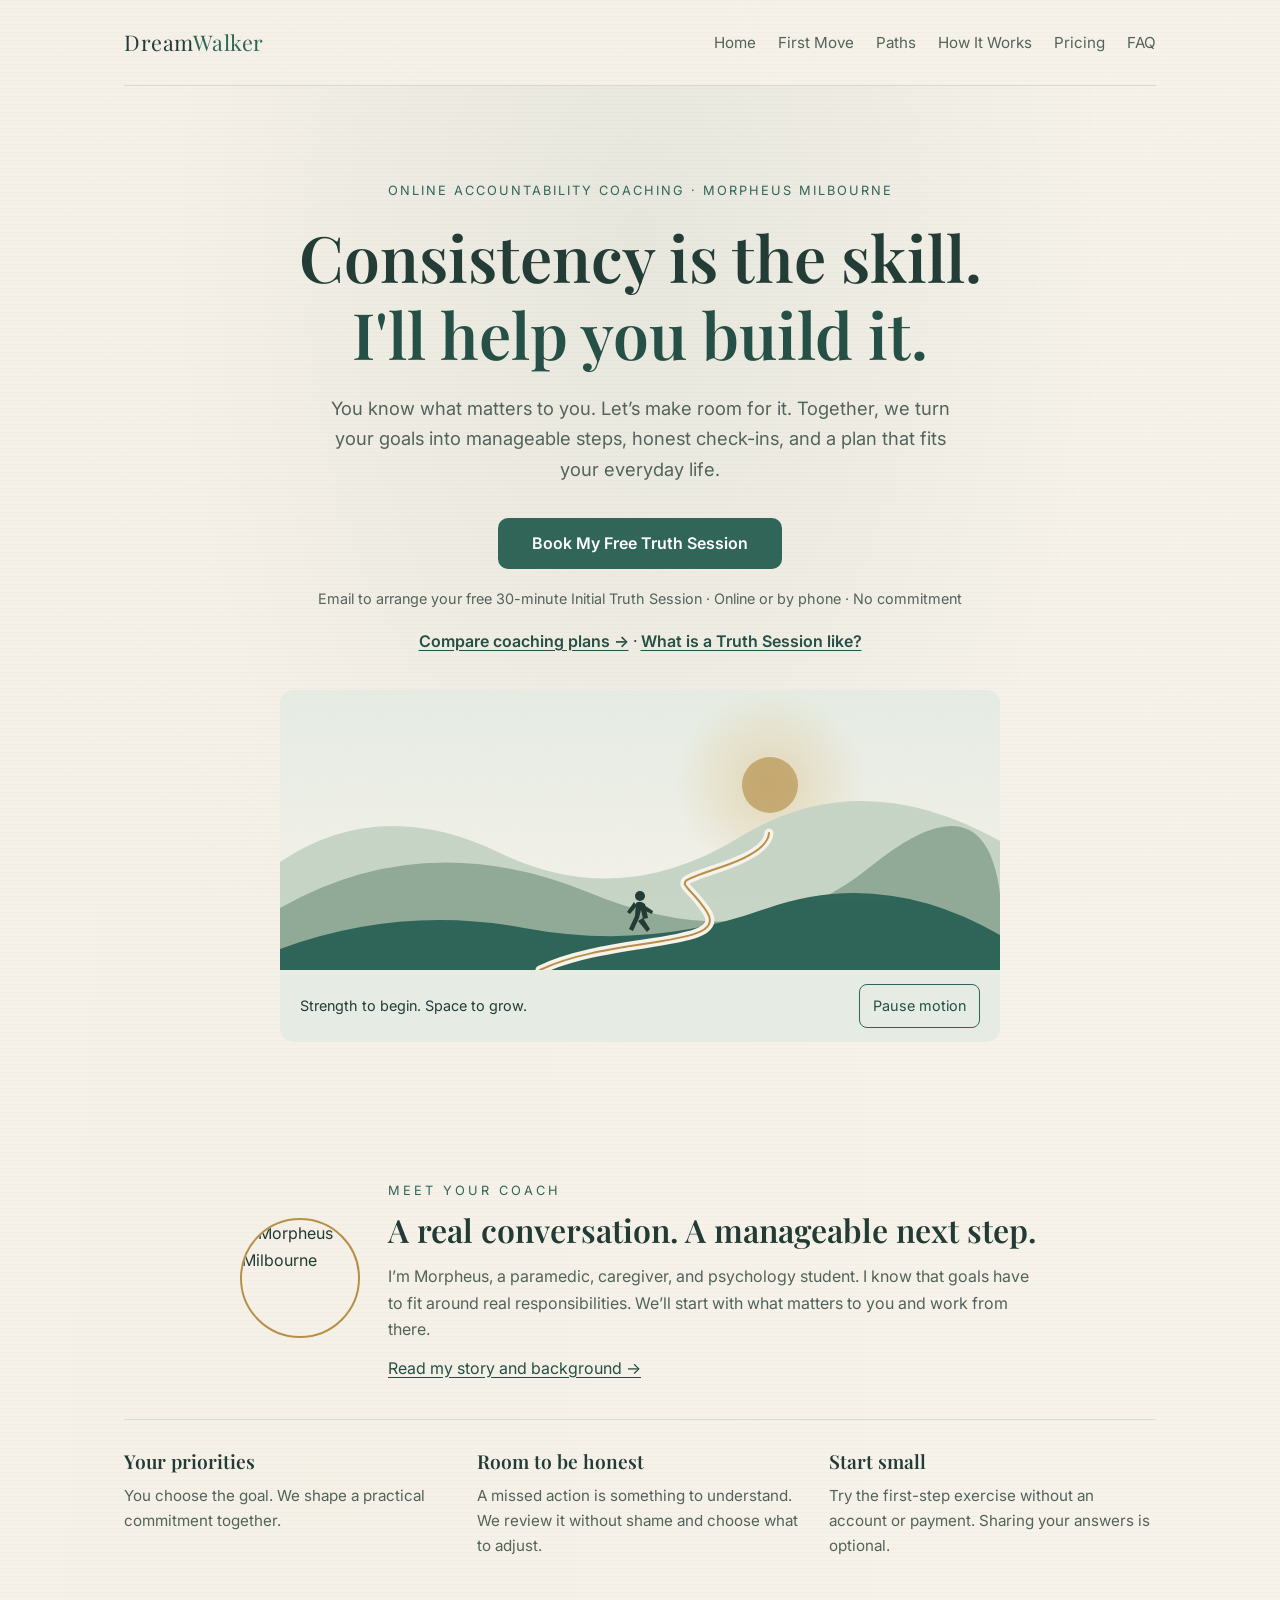
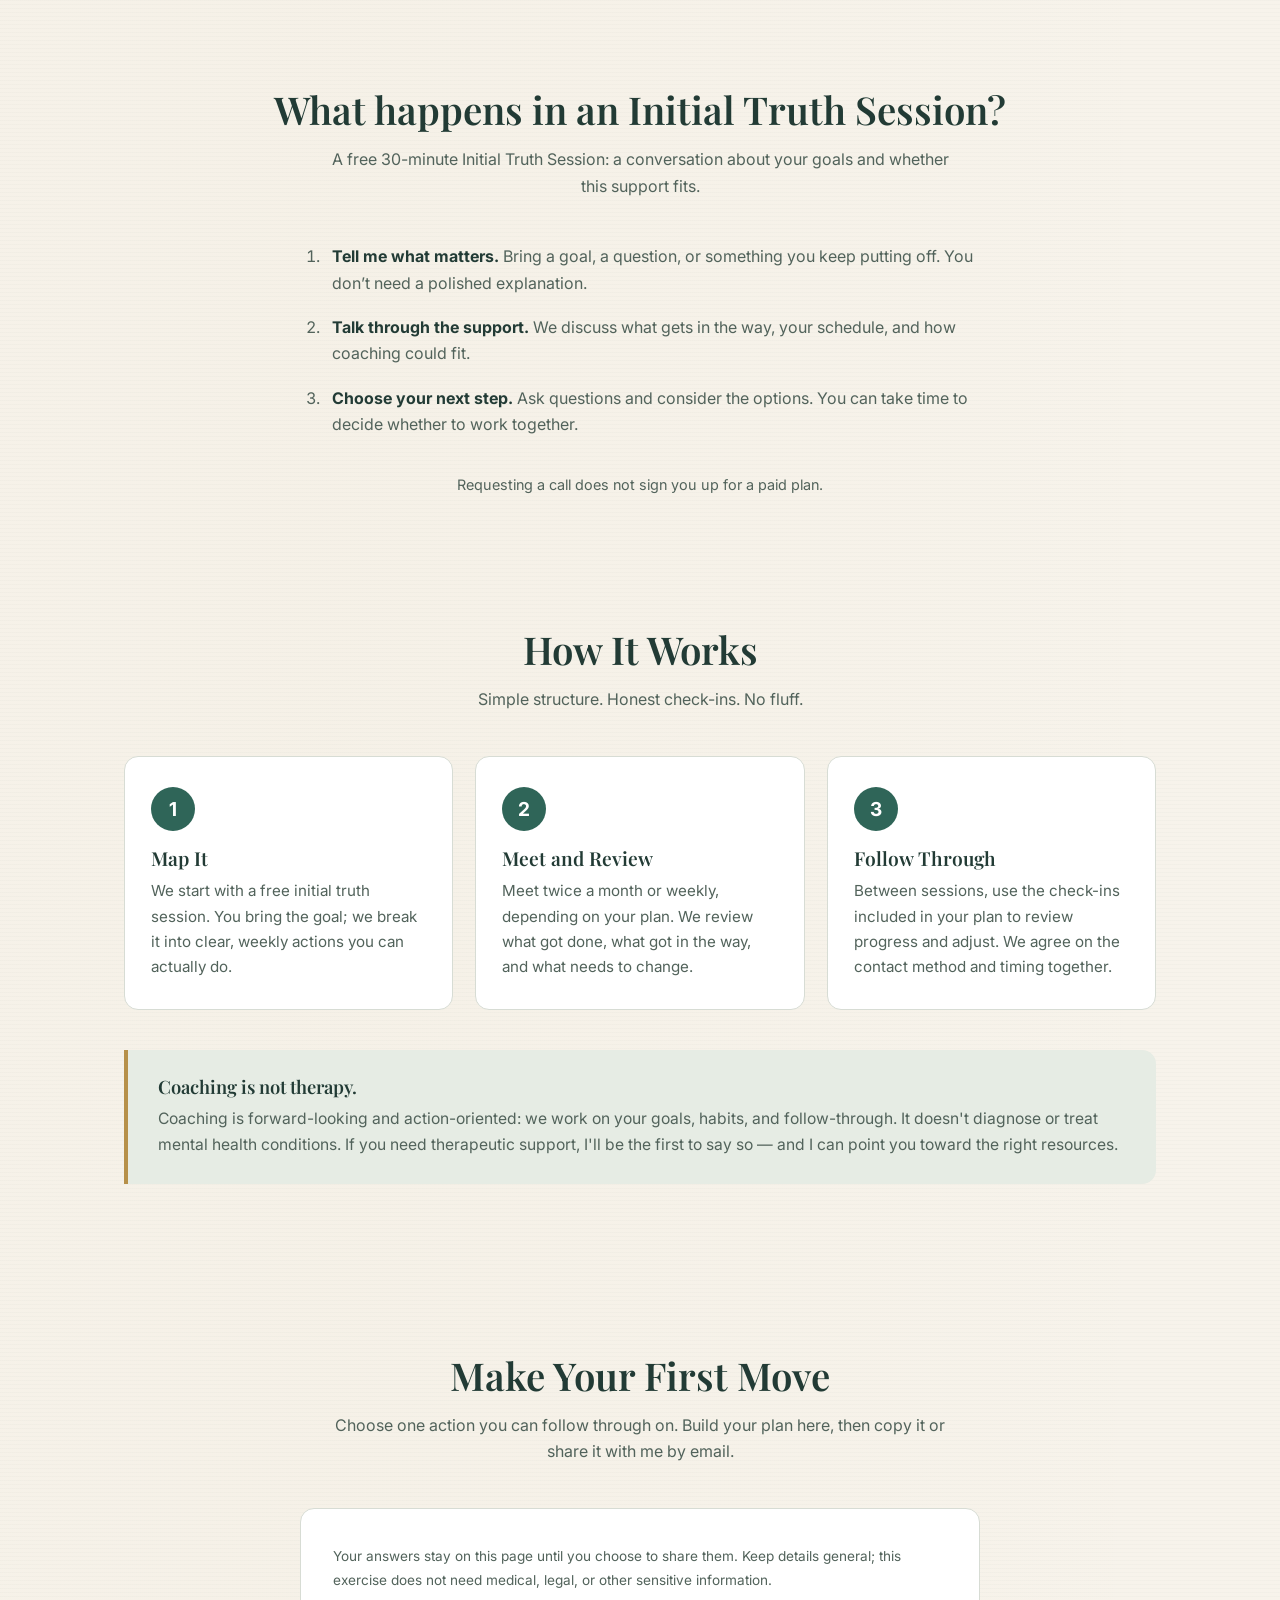
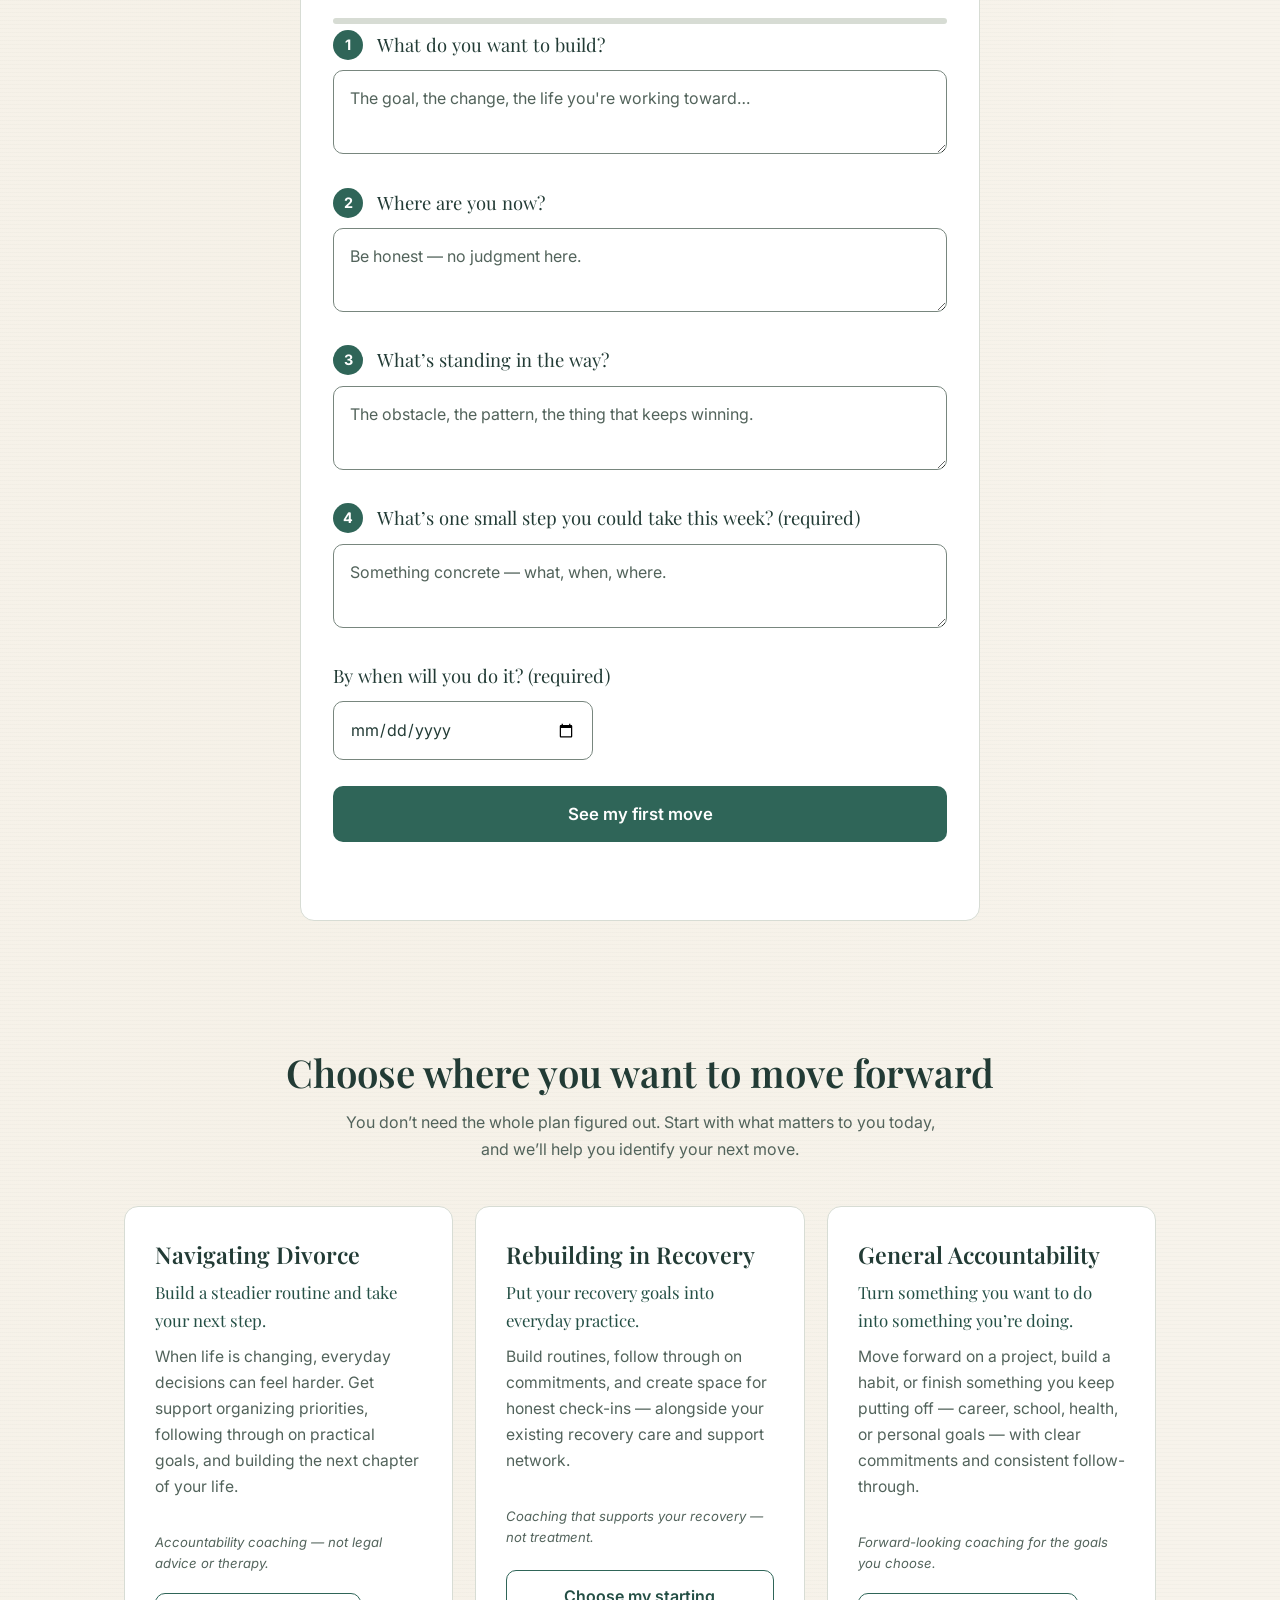
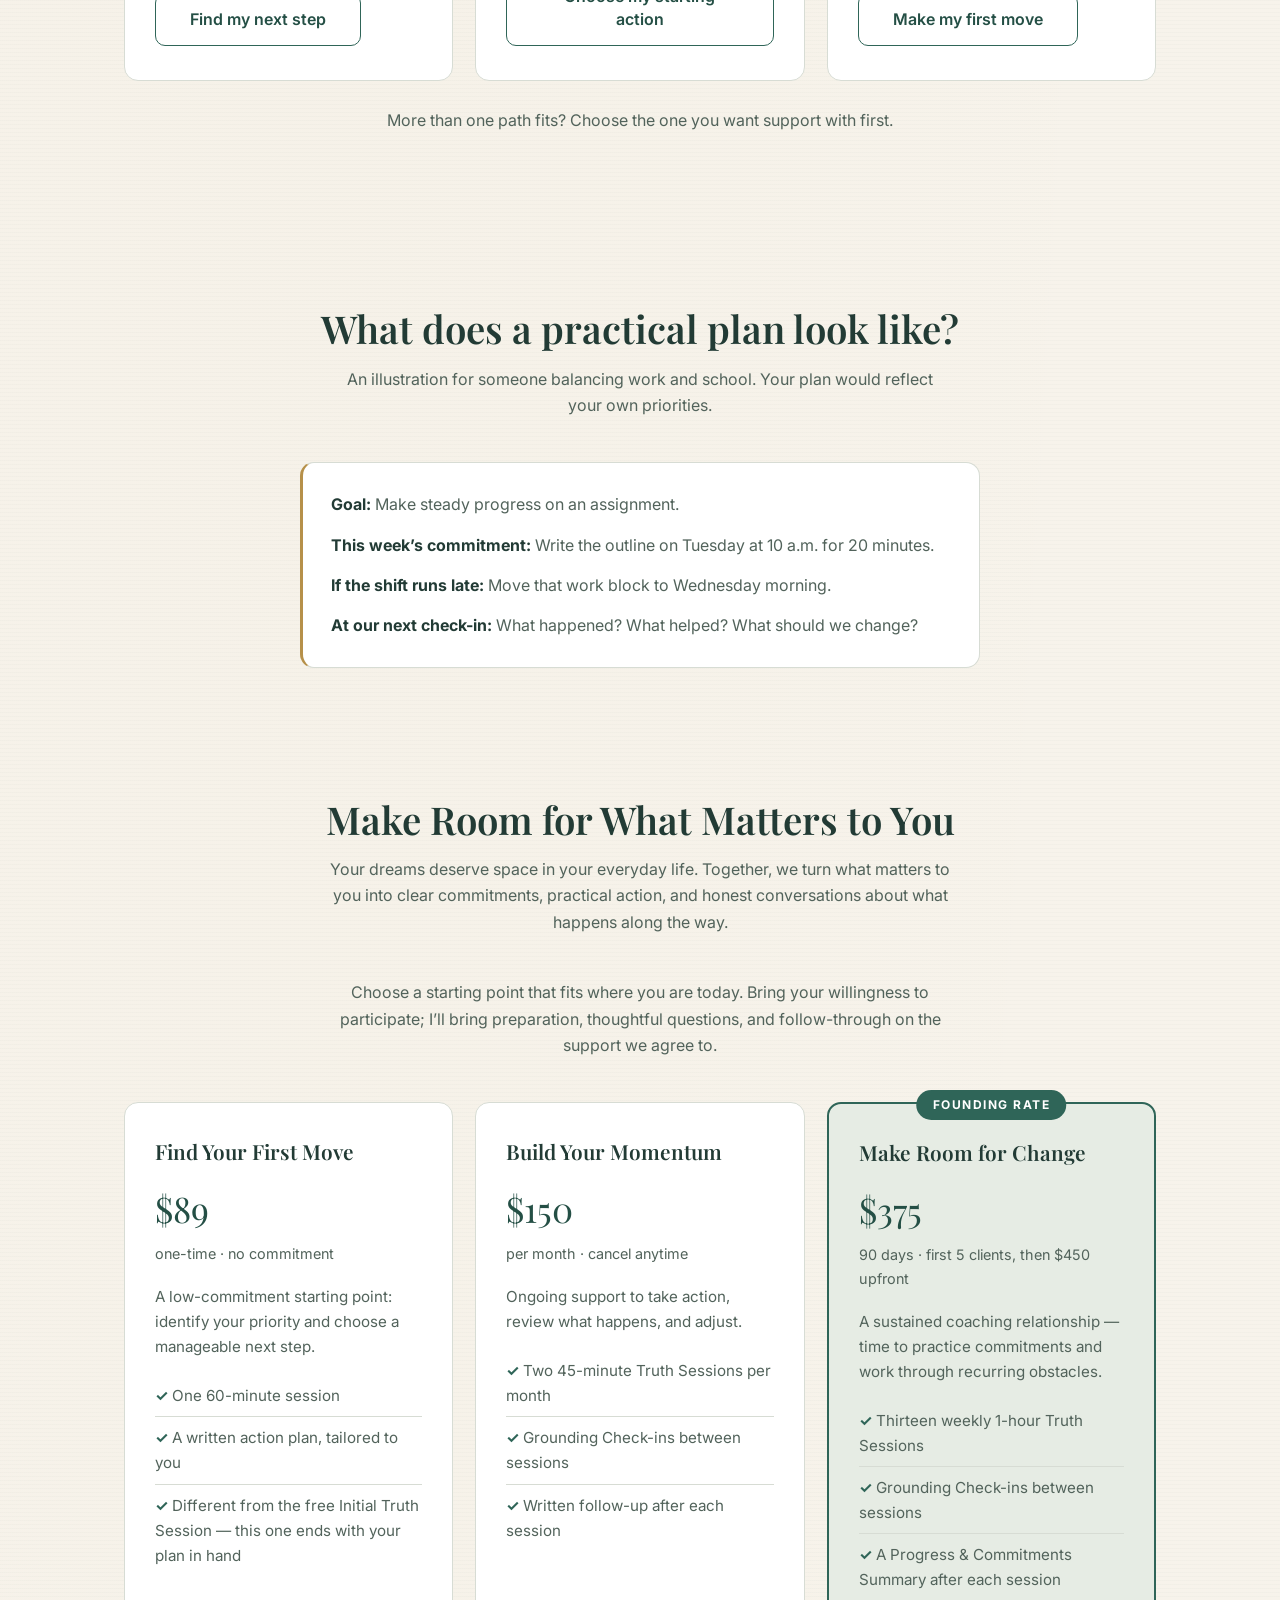
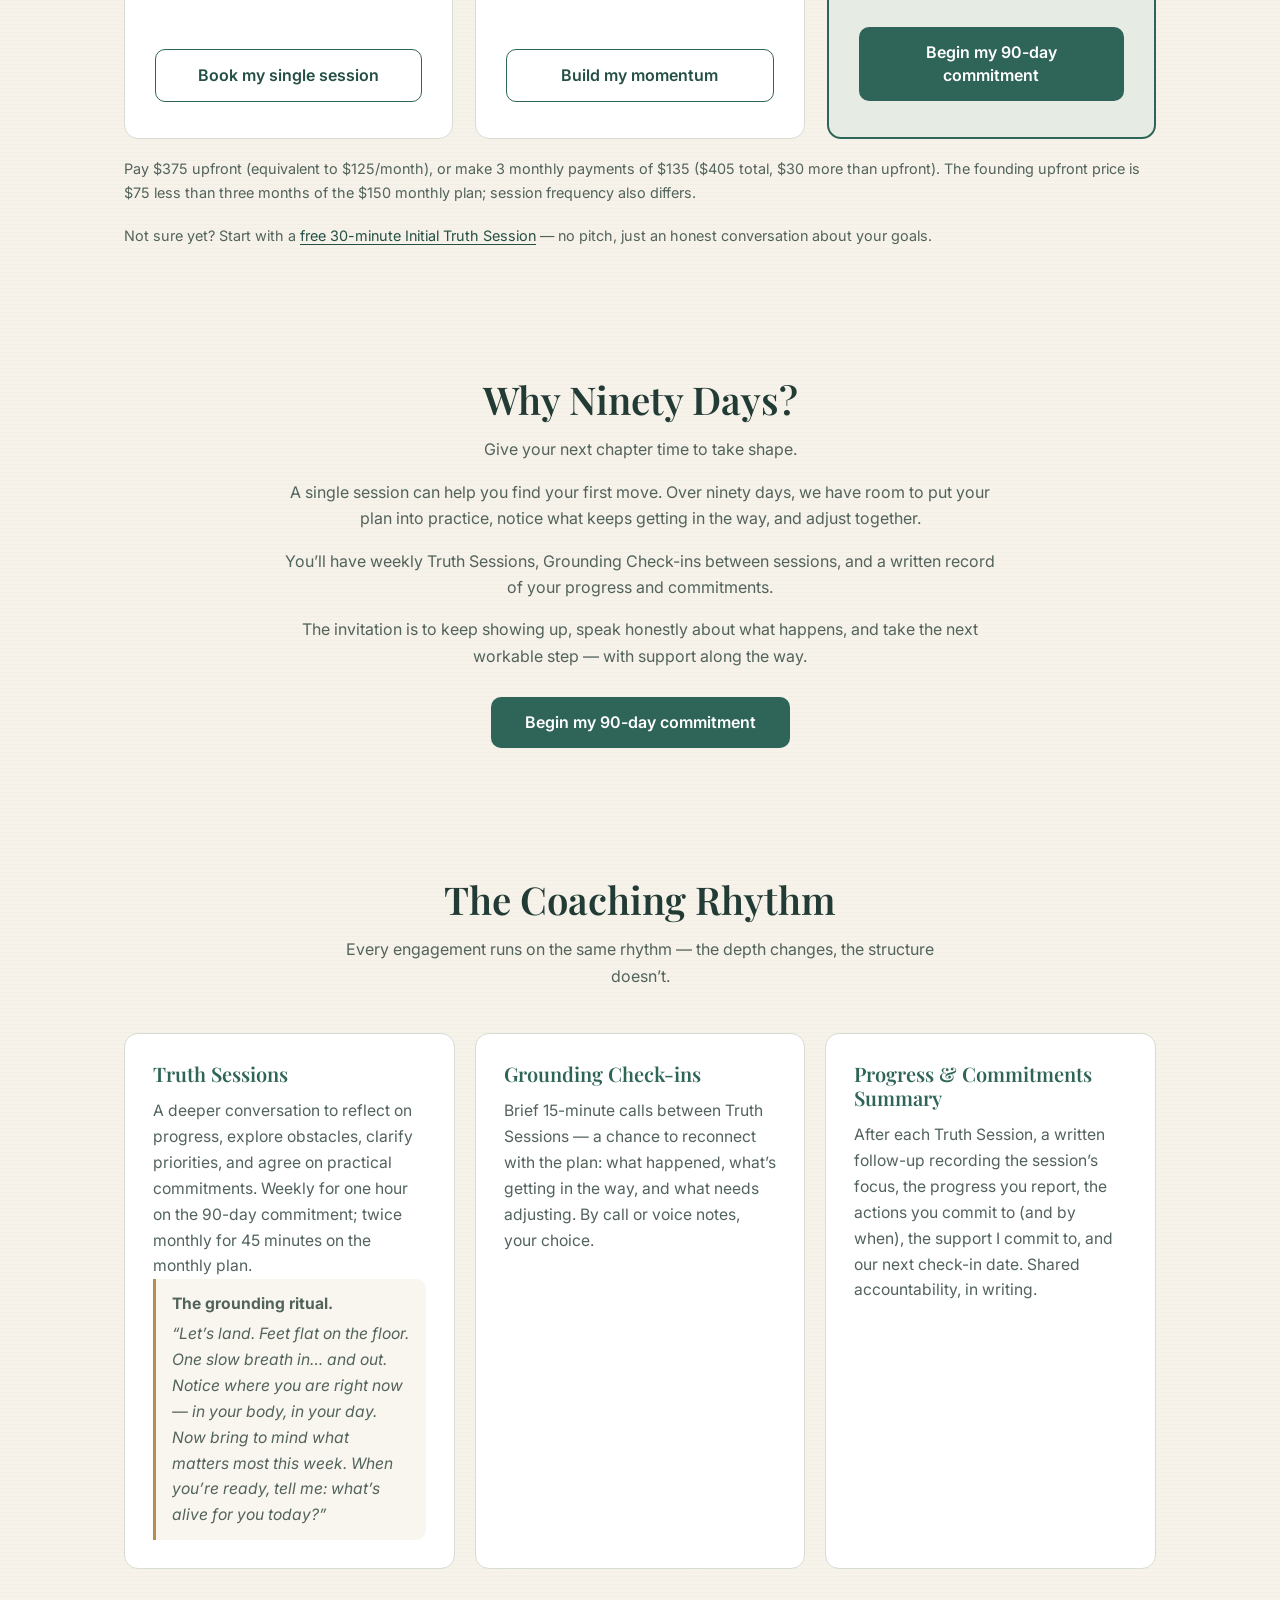
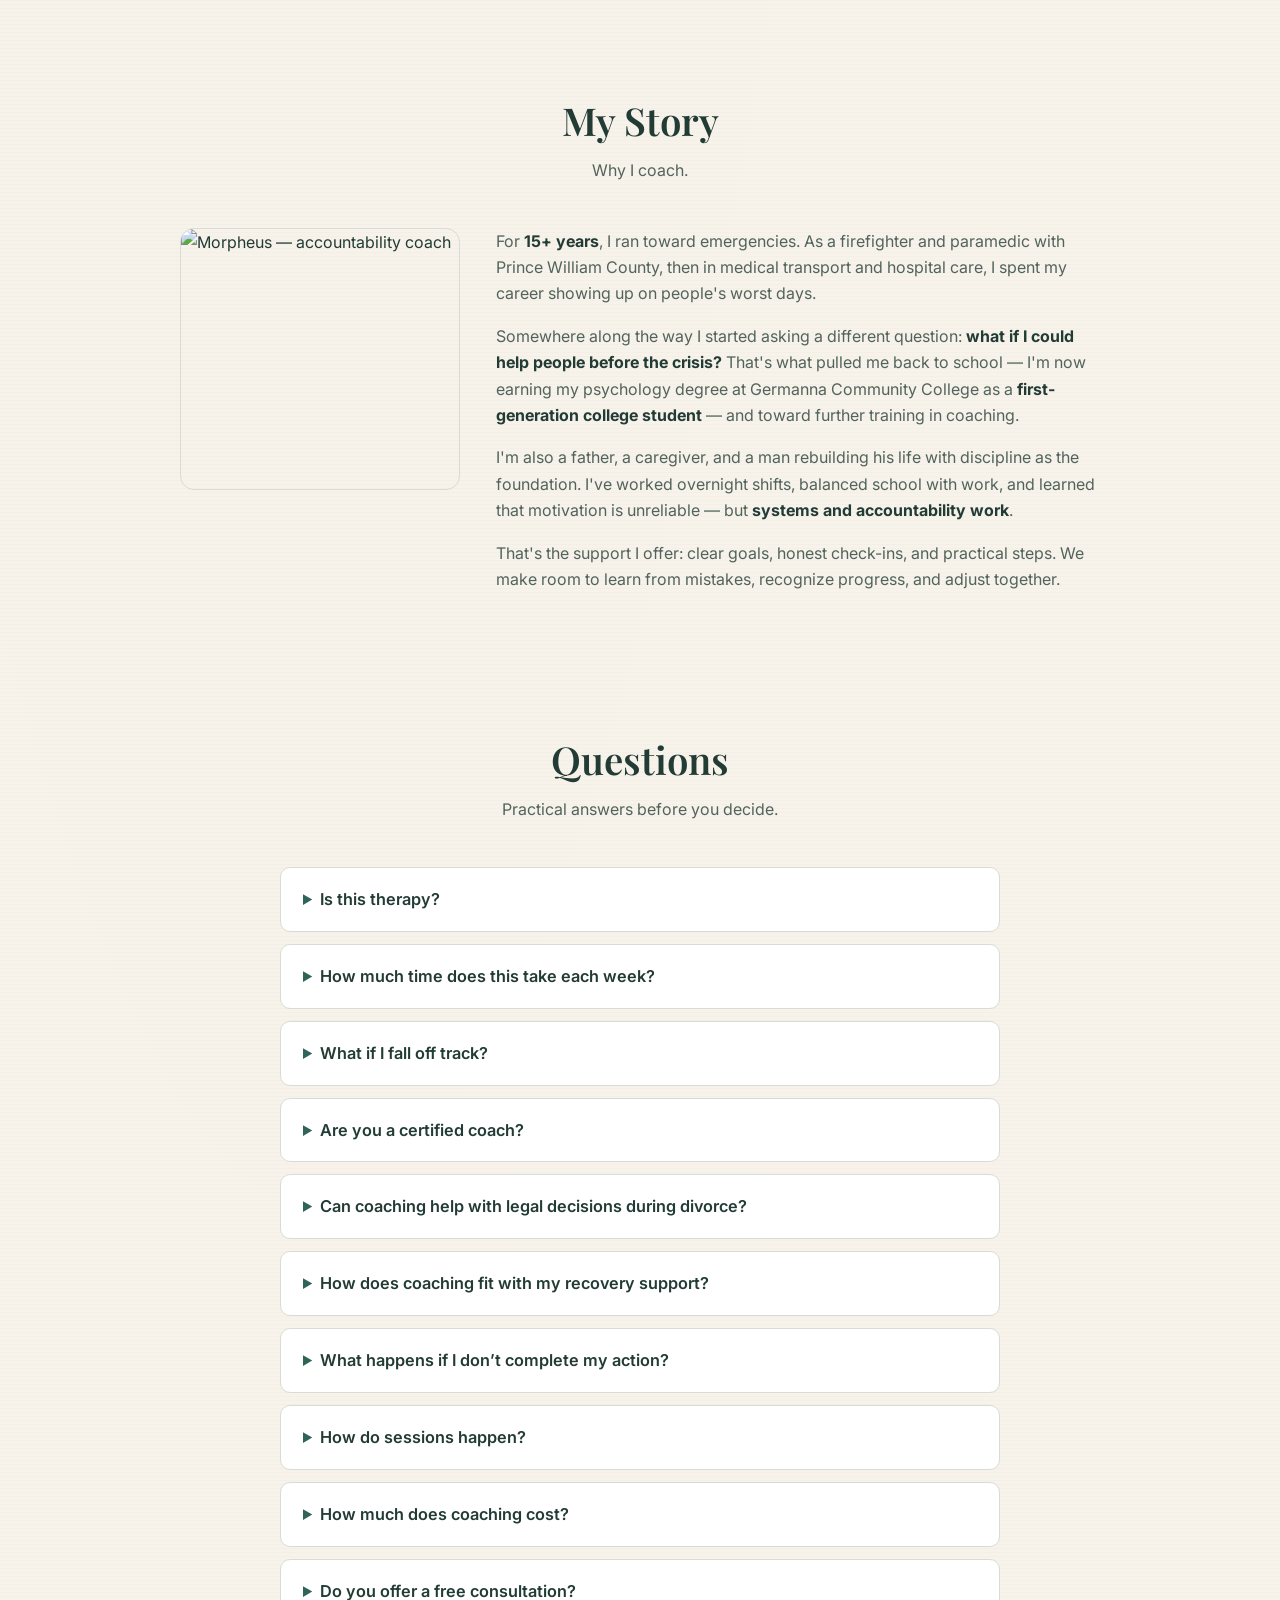
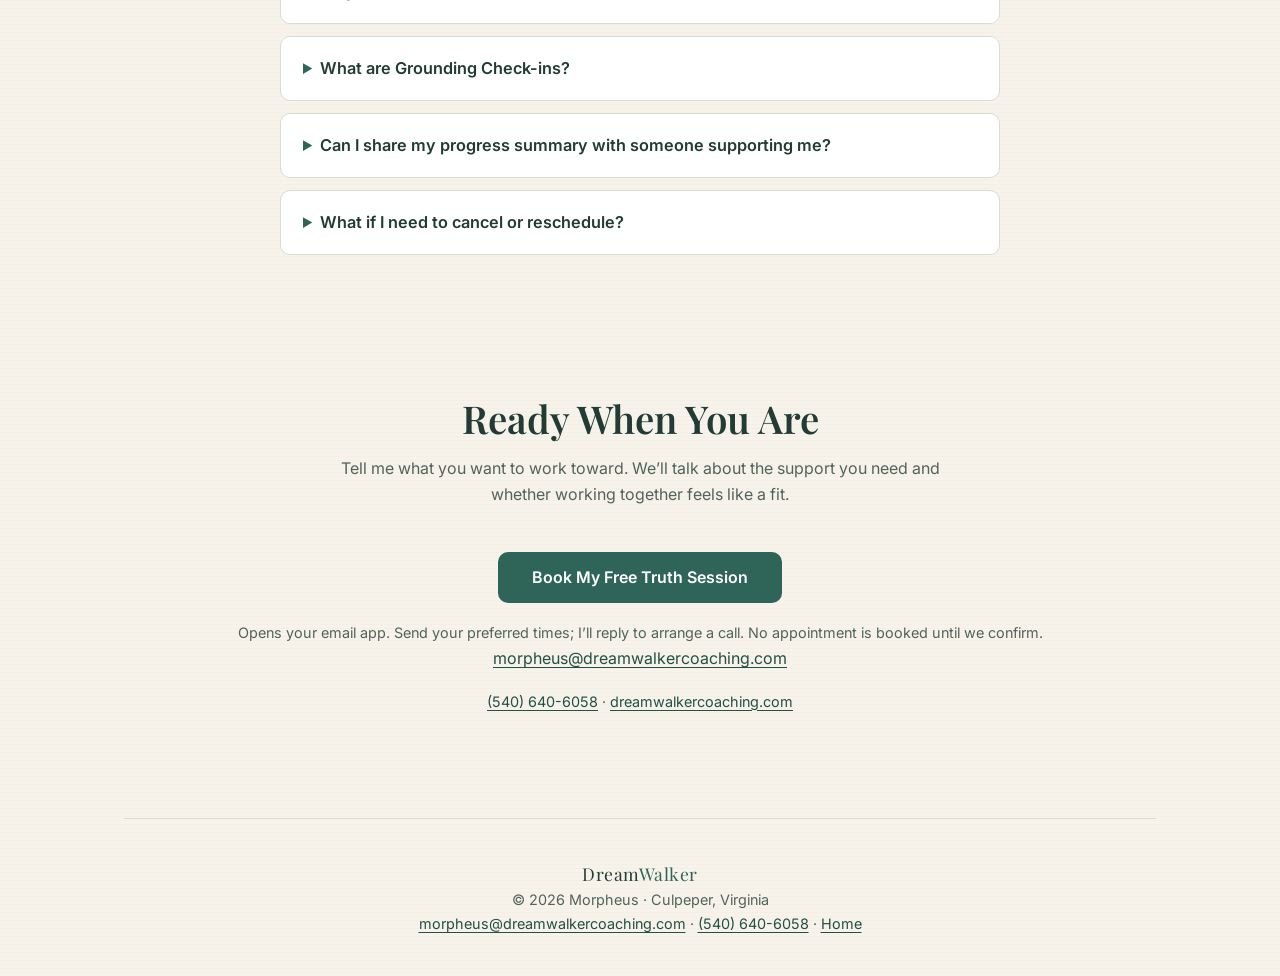
==== commit 0a75d30d: "Update contact info: business email morpheus@dreamwalkercoaching.com, phone (540) 640-6058, custom d" ====
--- a/coaching.html
+++ b/coaching.html
@@ -32,7 +32,7 @@
       <h1>Consistency is the skill.<br><em>I'll help you build it.</em></h1>
       <p class="lead">You know what matters to you. Let’s make room for it. Together, we turn your goals into manageable steps, honest check-ins, and a plan that fits your everyday life.</p>
       <div class="cta-row">
-        <a class="btn" href="mailto:morpheus25@live.com?subject=Initial%20Truth%20Session%20—%20Accountability%20Coaching">Book My Free Truth Session</a>
+        <a class="btn" href="mailto:morpheus@dreamwalkercoaching.com?subject=Initial%20Truth%20Session%20—%20Accountability%20Coaching">Book My Free Truth Session</a>
       </div>
       <p class="hero-note">Email to arrange your free 30-minute Initial Truth Session · Online or by phone · No commitment</p>
       <a class="text-link" href="#pricing">Compare coaching plans →</a> <span aria-hidden="true"> · </span> <a class="text-link" href="#intro-call">What is a Truth Session like?</a>
@@ -78,7 +78,7 @@
         <track kind="captions" srclang="en" label="English" default>
       </video>
       <details class="video-transcript"><summary>Read the video transcript</summary><p id="welcome-transcript"></p></details>
-      <p id="video-error" class="fine centered" hidden>This video could not load. You can read the transcript above or email <a href="mailto:morpheus25@live.com">morpheus25@live.com</a>.</p>
+      <p id="video-error" class="fine centered" hidden>This video could not load. You can read the transcript above or email <a href="mailto:morpheus@dreamwalkercoaching.com">morpheus@dreamwalkercoaching.com</a>.</p>
     </section>
 
     <section id="intro-call" aria-labelledby="intro-title">
@@ -122,7 +122,7 @@
     <section id="first-move">
       <h2>Make Your First Move</h2>
       <p class="sub">Choose one action you can follow through on. Build your plan here, then copy it or share it with me by email.</p>
-      <noscript><p class="sub">Enable JavaScript to build a plan here, or email <a href="mailto:morpheus25@live.com">morpheus25@live.com</a> to discuss your next step.</p></noscript>
+      <noscript><p class="sub">Enable JavaScript to build a plan here, or email <a href="mailto:morpheus@dreamwalkercoaching.com">morpheus@dreamwalkercoaching.com</a> to discuss your next step.</p></noscript>
       <form id="quiz-form" class="quiz">
         <p class="fine privacy-note">Your answers stay on this page until you choose to share them. Keep details general; this exercise does not need medical, legal, or other sensitive information.</p>
         <div class="quiz-progress" id="quiz-progress" role="progressbar" aria-label="Quiz progress" aria-valuemin="0" aria-valuemax="100" aria-valuenow="0"><span id="quiz-progress-fill"></span></div>
@@ -153,7 +153,7 @@
           <p class="fine">Keep this plan for yourself, or open an email draft to ask me about it. Review the draft and press Send in your email app when you are ready.</p>
           <div class="plan-actions">
             <button class="btn ghost" id="quiz-copy" type="button">Copy my plan</button>
-            <a class="btn" id="quiz-email" href="mailto:morpheus25@live.com">Share my plan by email</a>
+            <a class="btn" id="quiz-email" href="mailto:morpheus@dreamwalkercoaching.com">Share my plan by email</a>
           </div>
           <div id="quiz-followup" hidden>
             <p class="fine">Want my personal take? Share your email and I&rsquo;ll send you a tailored first step &mdash; based on what you wrote, not a template &mdash; within a day or two.</p>
@@ -228,7 +228,7 @@
             <li>A written action plan, tailored to you</li>
             <li>Different from the free Initial Truth Session &mdash; this one ends with your plan in hand</li>
           </ul>
-          <a class="btn ghost" style="margin:0;text-align:center;" href="mailto:morpheus25@live.com?subject=Find%20Your%20First%20Move%20—%20Single%20Session">Book my single session</a>
+          <a class="btn ghost" style="margin:0;text-align:center;" href="https://buy.stripe.com/4gM5kE7Uq1DVbkA0oPaEE00">Book my single session</a>
         </div>
         <div class="price-card">
           <h3>Build Your Momentum</h3>
@@ -240,7 +240,7 @@
             <li>Grounding Check-ins between sessions</li>
             <li>Written follow-up after each session</li>
           </ul>
-          <a class="btn ghost" style="margin:0;text-align:center;" href="mailto:morpheus25@live.com?subject=Build%20Your%20Momentum%20—%20Monthly">Build my momentum</a>
+          <a class="btn ghost" style="margin:0;text-align:center;" href="https://buy.stripe.com/00wfZi0rY3M33S89ZpaEE02">Build my momentum</a>
         </div>
         <div class="price-card featured">
           <span class="flag">Founding Rate</span>
@@ -253,11 +253,11 @@
             <li>Grounding Check-ins between sessions</li>
             <li>A Progress &amp; Commitments Summary after each session</li>
           </ul>
-          <a class="btn" style="text-align:center;" href="mailto:morpheus25@live.com?subject=Make%20Room%20for%20Change%20—%2090%20Days">Begin my 90-day commitment</a>
+          <a class="btn" style="text-align:center;" href="https://buy.stripe.com/28E8wQ4Ie4Q7coEdbBaEE01">Begin my 90-day commitment</a>
         </div>
       </div>
       <p class="fine">Pay $375 upfront (equivalent to $125/month), or make 3 monthly payments of $135 ($405 total, $30 more than upfront). The founding upfront price is $75 less than three months of the $150 monthly plan; session frequency also differs.</p>
-      <p class="fine">Not sure yet? Start with a <a href="mailto:morpheus25@live.com?subject=Initial%20Truth%20Session%20—%20Accountability%20Coaching">free 30-minute Initial Truth Session</a> &mdash; no pitch, just an honest conversation about your goals.</p>
+      <p class="fine">Not sure yet? Start with a <a href="mailto:morpheus@dreamwalkercoaching.com?subject=Initial%20Truth%20Session%20—%20Accountability%20Coaching">free 30-minute Initial Truth Session</a> &mdash; no pitch, just an honest conversation about your goals.</p>
     </section>
 
     <section id="why-ninety">
@@ -266,7 +266,7 @@
       <p>A single session can help you find your first move. Over ninety days, we have room to put your plan into practice, notice what keeps getting in the way, and adjust together.</p>
       <p>You&rsquo;ll have weekly Truth Sessions, Grounding Check-ins between sessions, and a written record of your progress and commitments.</p>
       <p>The invitation is to keep showing up, speak honestly about what happens, and take the next workable step &mdash; with support along the way.</p>
-      <div style="text-align:center;margin-top:28px;"><a class="btn" href="mailto:morpheus25@live.com?subject=Make%20Room%20for%20Change%20—%2090%20Days">Begin my 90-day commitment</a></div>
+      <div style="text-align:center;margin-top:28px;"><a class="btn" href="https://buy.stripe.com/28E8wQ4Ie4Q7coEdbBaEE01">Begin my 90-day commitment</a></div>
     </section>
 
     <section id="rhythm">
@@ -365,16 +365,17 @@
     <section style="text-align:center;">
       <h2>Ready When You Are</h2>
       <p class="sub">Tell me what you want to work toward. We’ll talk about the support you need and whether working together feels like a fit.</p>
-      <a class="btn" href="mailto:morpheus25@live.com?subject=DreamWalker%20intro%20call">Book My Free Truth Session</a>
+      <a class="btn" href="mailto:morpheus@dreamwalkercoaching.com?subject=DreamWalker%20intro%20call">Book My Free Truth Session</a>
       <p class="fine">Opens your email app. Send your preferred times; I’ll reply to arrange a call. No appointment is booked until we confirm.</p>
-      <p><a href="mailto:morpheus25@live.com">morpheus25@live.com</a></p>
+      <p><a href="mailto:morpheus@dreamwalkercoaching.com">morpheus@dreamwalkercoaching.com</a></p>
+      <p class="fine"><a href="tel:+15406406058">(540) 640-6058</a> &middot; <a href="https://dreamwalkercoaching.com/coaching.html">dreamwalkercoaching.com</a></p>
     </section>
 
     </main>
     <footer>
       <div class="brand">Dream<span>Walker</span></div>
       <p>© 2026 Morpheus · Culpeper, Virginia<br>
-      <a href="mailto:morpheus25@live.com">morpheus25@live.com</a> · <a href="index.html">Home</a></p>
+      <a href="mailto:morpheus@dreamwalkercoaching.com">morpheus@dreamwalkercoaching.com</a> · <a href="tel:+15406406058">(540) 640-6058</a> · <a href="index.html">Home</a></p>
     </footer>
   </div>
   <script src="media.js" defer></script>
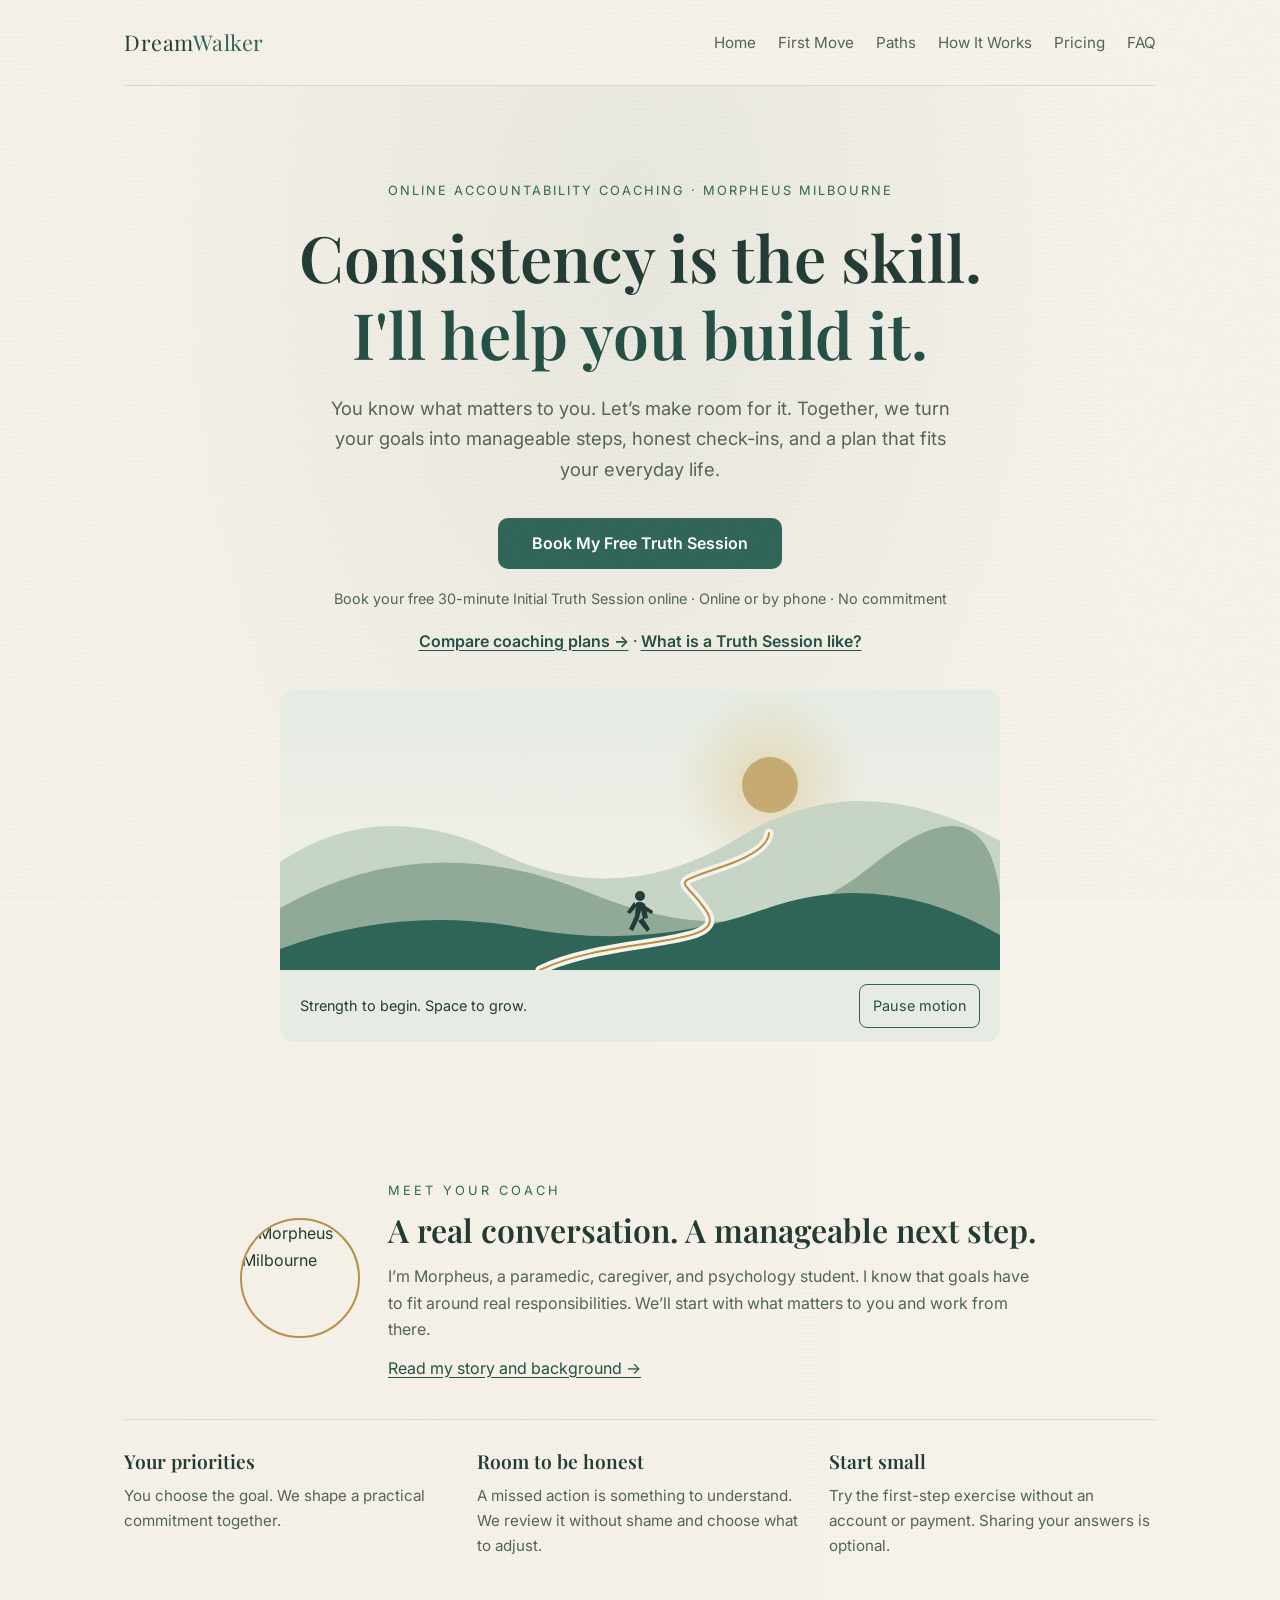
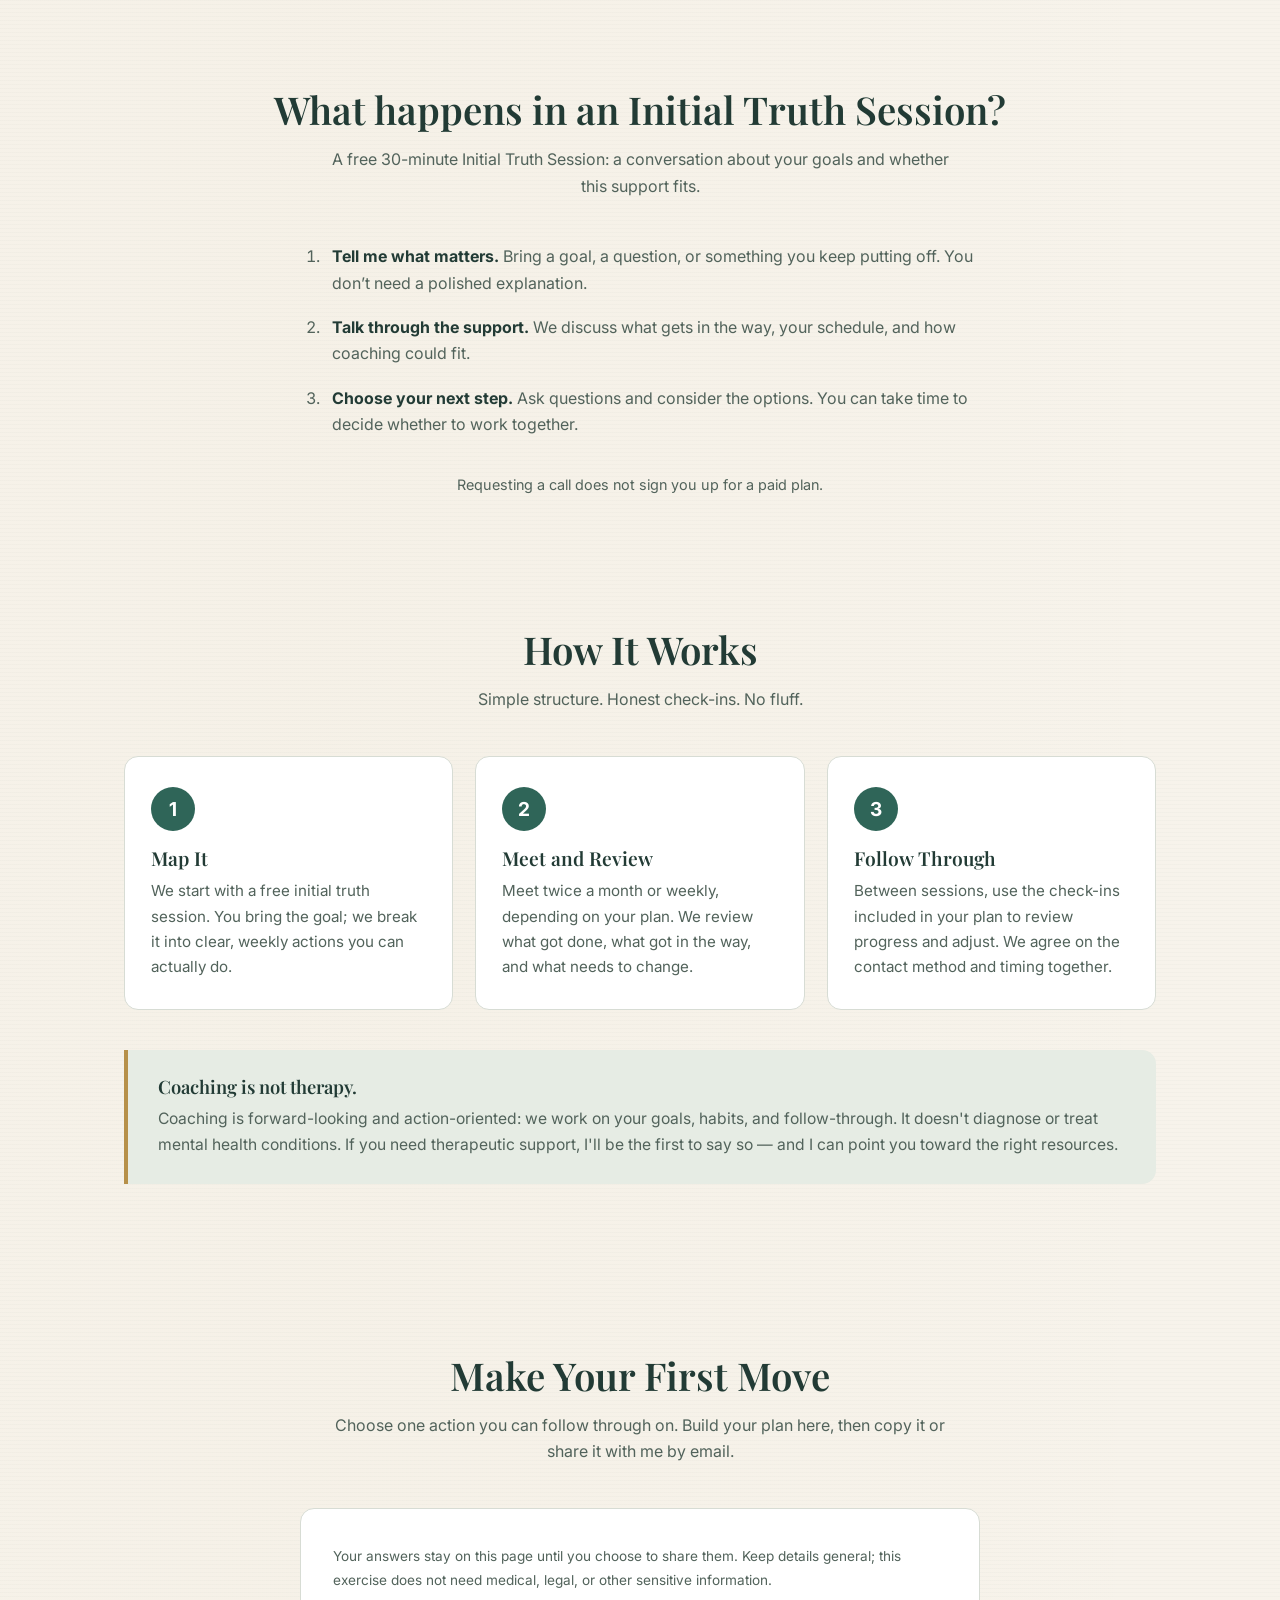
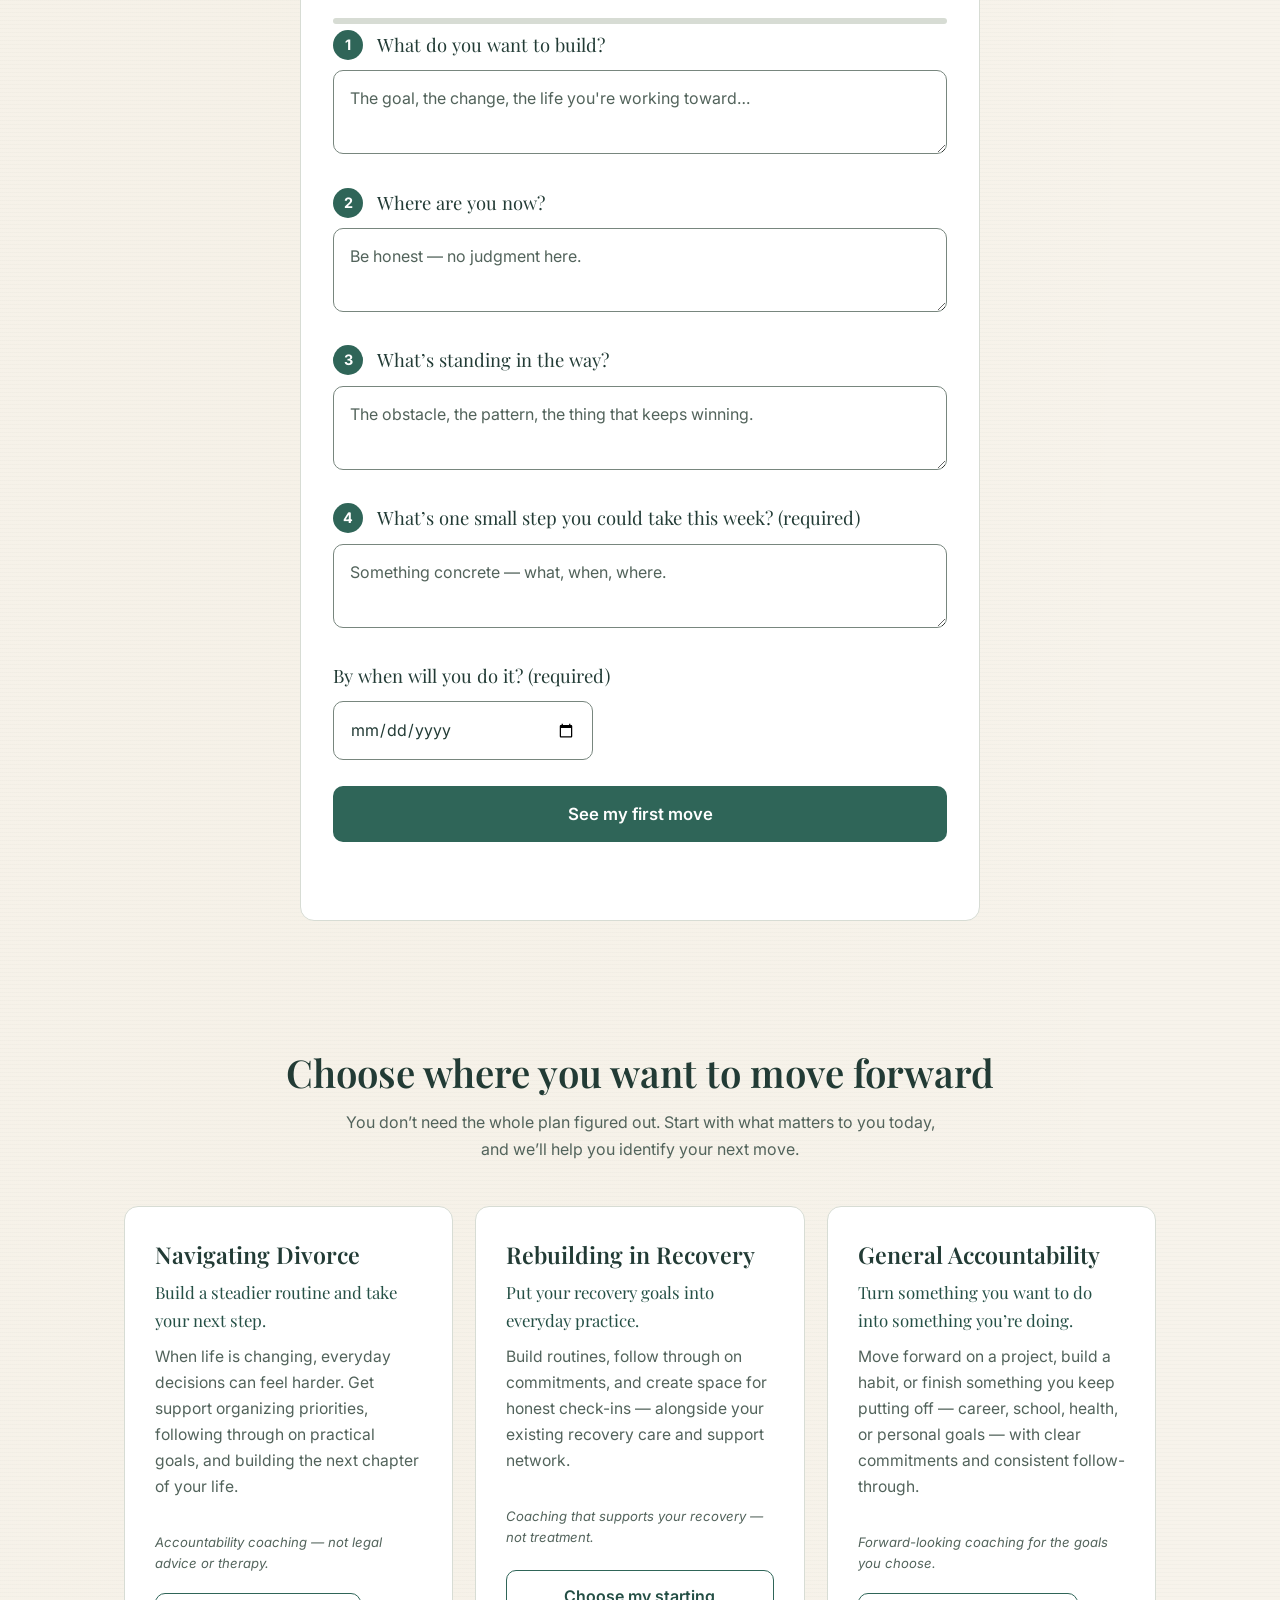
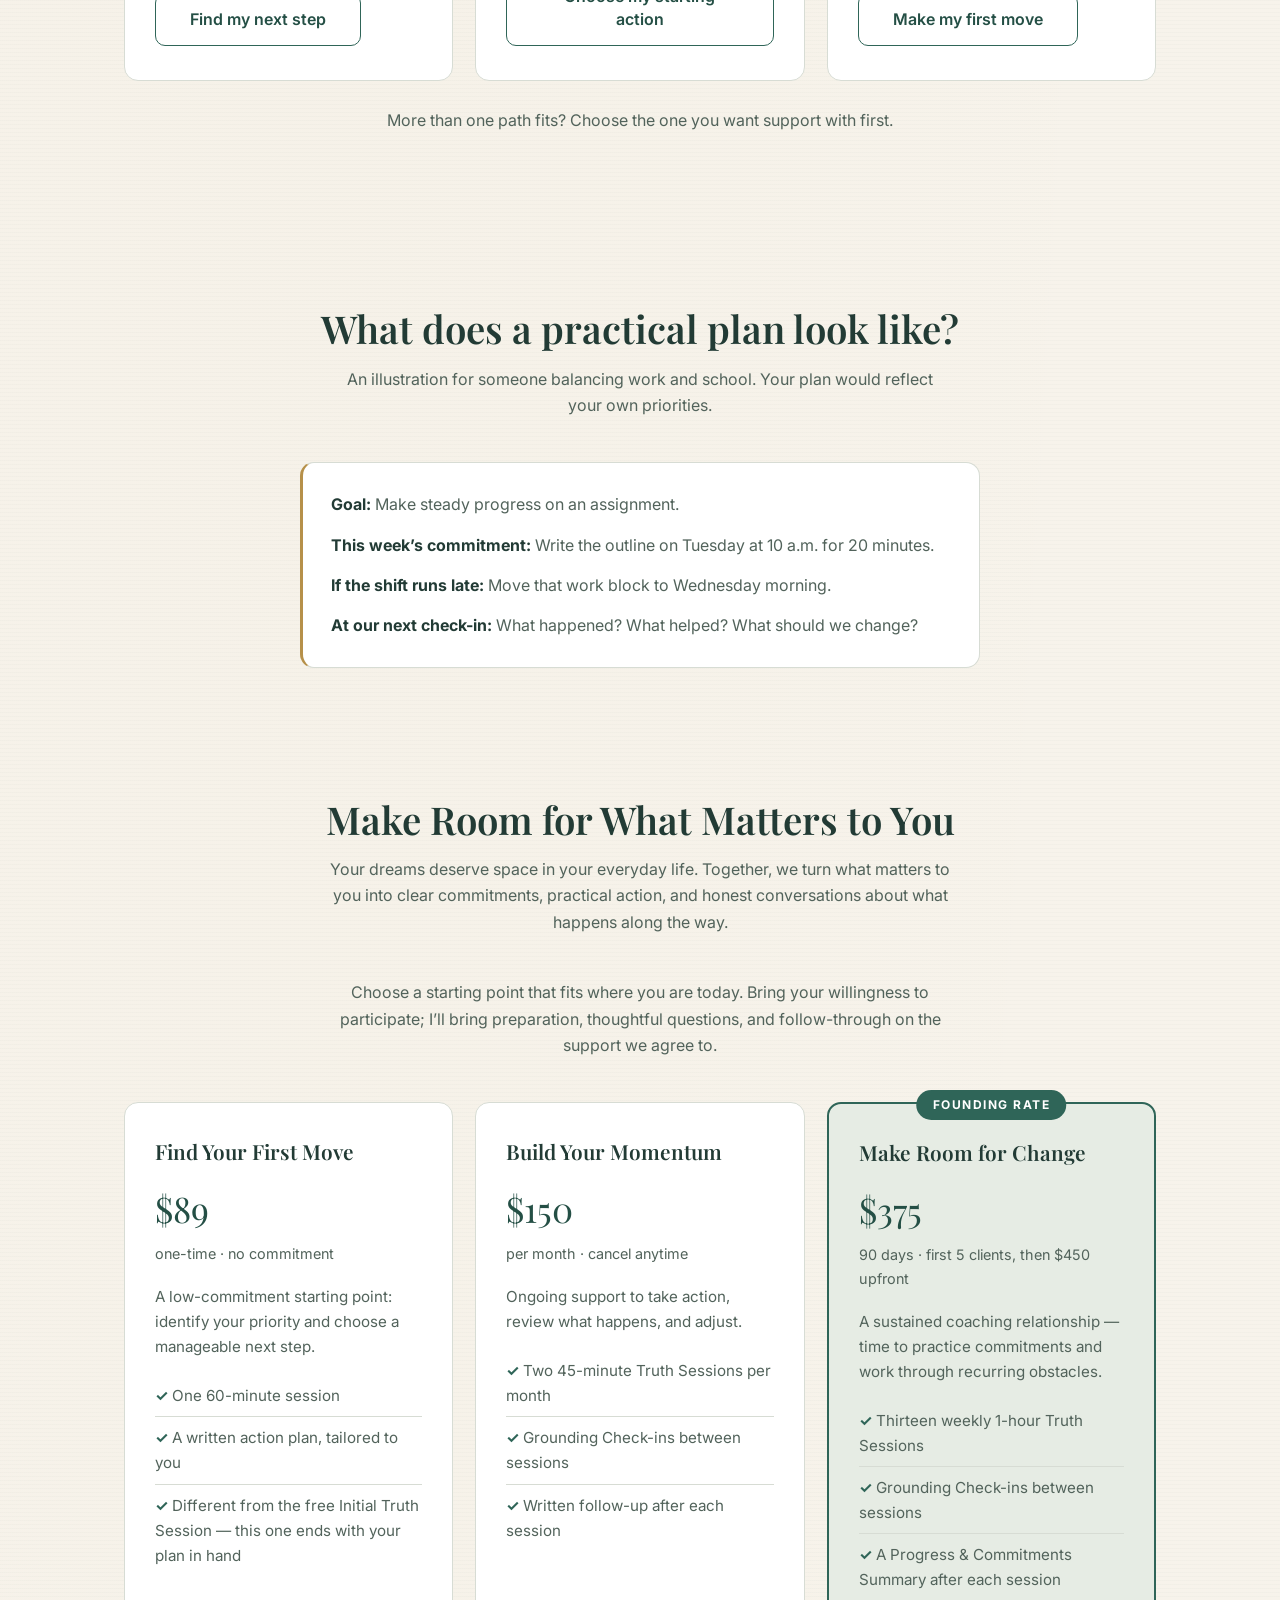
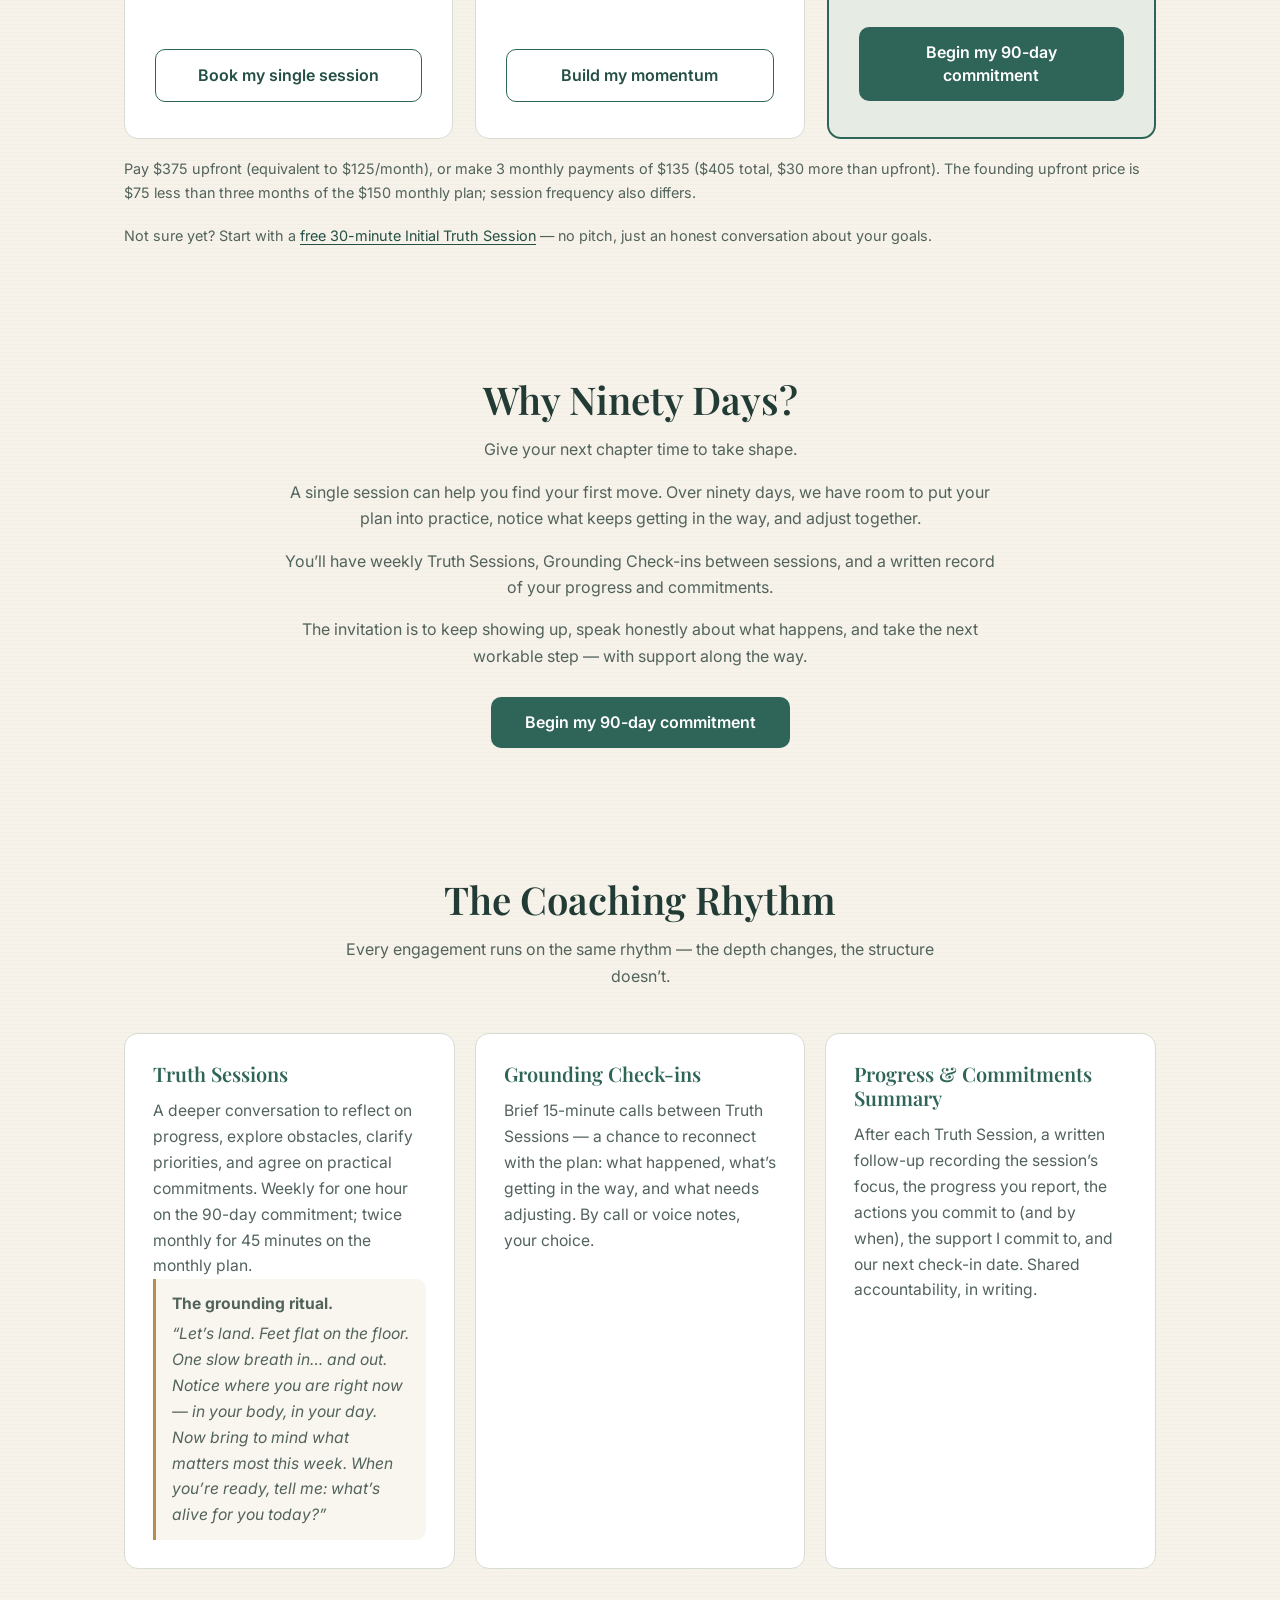
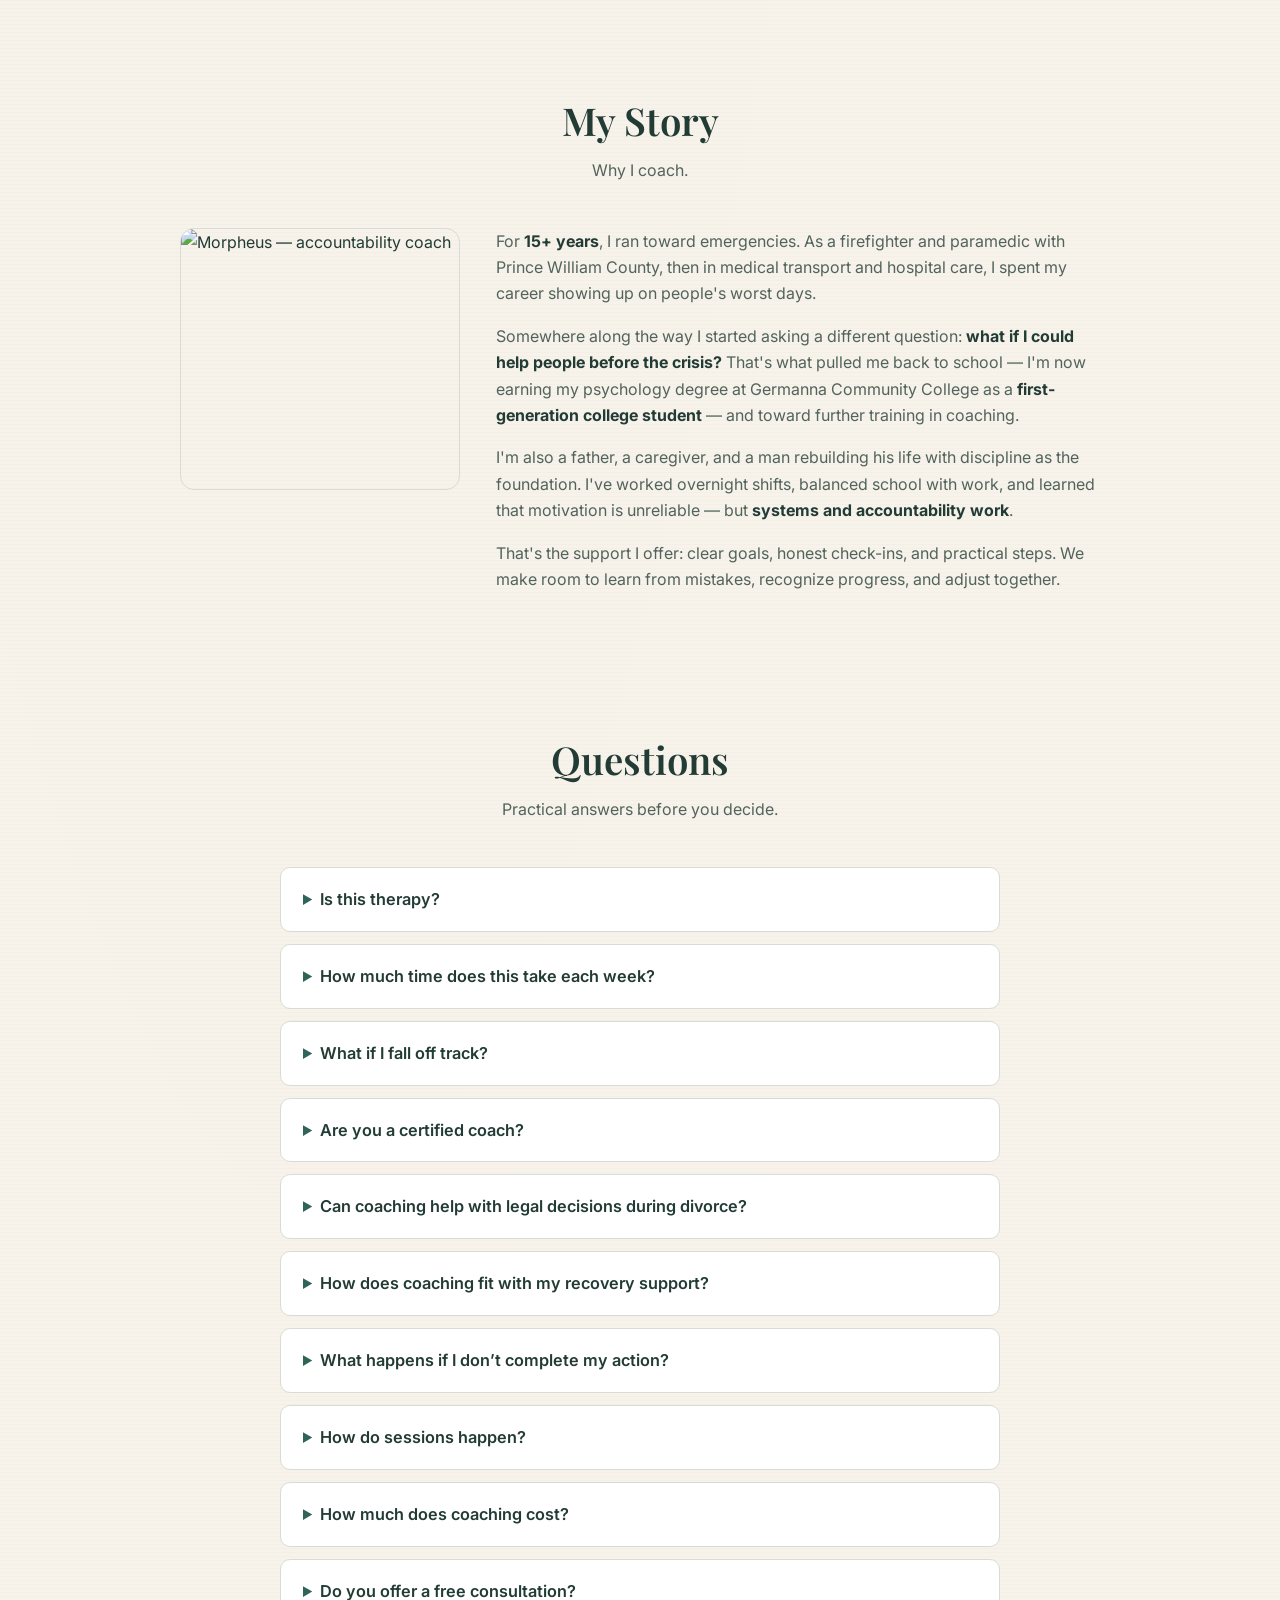
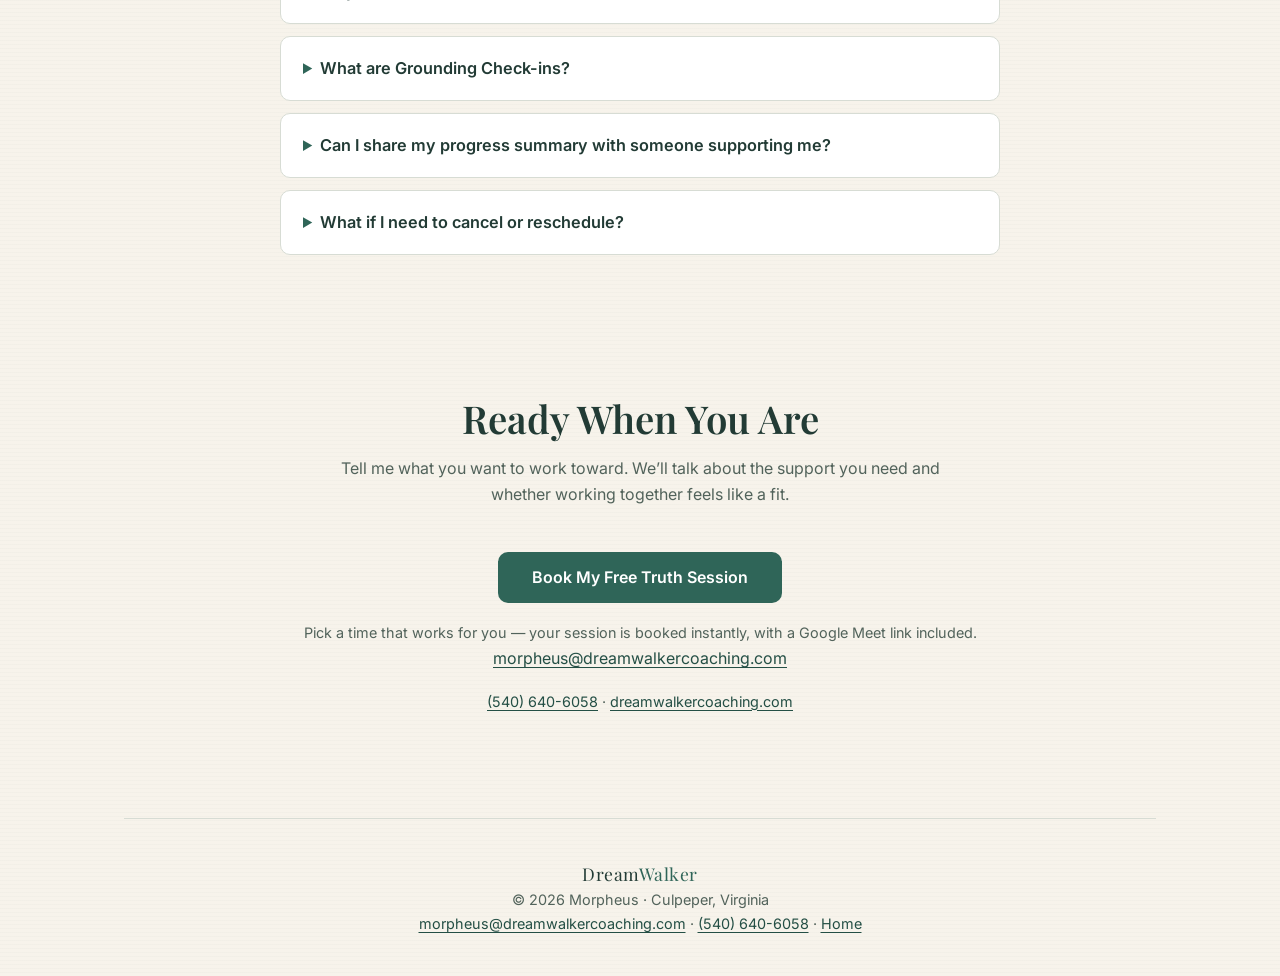
==== commit ae7d8f1e: "Fix booking microcopy to match online scheduler" ====
--- a/coaching.html
+++ b/coaching.html
@@ -32,9 +32,9 @@
       <h1>Consistency is the skill.<br><em>I'll help you build it.</em></h1>
       <p class="lead">You know what matters to you. Let’s make room for it. Together, we turn your goals into manageable steps, honest check-ins, and a plan that fits your everyday life.</p>
       <div class="cta-row">
-        <a class="btn" href="mailto:morpheus@dreamwalkercoaching.com?subject=Initial%20Truth%20Session%20—%20Accountability%20Coaching">Book My Free Truth Session</a>
-      </div>
-      <p class="hero-note">Email to arrange your free 30-minute Initial Truth Session · Online or by phone · No commitment</p>
+        <a class="btn" href="https://calendar.google.com/calendar/u/0/appointments/schedules/AcZssZ3EmiLGOkTkRBP8af9Zc0TrugUDVrjXhT3mfJ-e0L5BeGYOQ8NCjXtA42dtqY3kCK8O79M8wCsY" target="_blank" rel="noopener">Book My Free Truth Session</a>
+      </div>
+      <p class="hero-note">Book your free 30-minute Initial Truth Session online · Online or by phone · No commitment</p>
       <a class="text-link" href="#pricing">Compare coaching plans →</a> <span aria-hidden="true"> · </span> <a class="text-link" href="#intro-call">What is a Truth Session like?</a>
 
       <figure class="journey-scene" data-motion="still" aria-label="An illustrated path through hills toward morning light">
@@ -257,7 +257,7 @@
         </div>
       </div>
       <p class="fine">Pay $375 upfront (equivalent to $125/month), or make 3 monthly payments of $135 ($405 total, $30 more than upfront). The founding upfront price is $75 less than three months of the $150 monthly plan; session frequency also differs.</p>
-      <p class="fine">Not sure yet? Start with a <a href="mailto:morpheus@dreamwalkercoaching.com?subject=Initial%20Truth%20Session%20—%20Accountability%20Coaching">free 30-minute Initial Truth Session</a> &mdash; no pitch, just an honest conversation about your goals.</p>
+      <p class="fine">Not sure yet? Start with a <a href="https://calendar.google.com/calendar/u/0/appointments/schedules/AcZssZ3EmiLGOkTkRBP8af9Zc0TrugUDVrjXhT3mfJ-e0L5BeGYOQ8NCjXtA42dtqY3kCK8O79M8wCsY" target="_blank" rel="noopener">free 30-minute Initial Truth Session</a> &mdash; no pitch, just an honest conversation about your goals.</p>
     </section>
 
     <section id="why-ninety">
@@ -321,7 +321,7 @@
         </details>
         <details>
           <summary>Are you a certified coach?</summary>
-          <p>Not yet &mdash; I&rsquo;m an accountability coach embarking on continuous education this November through Tandem Coaching Academy&rsquo;s ICF-aligned Level 1 program, and I&rsquo;m constantly learning new modalities that truly serve this important work. That education will run alongside our work together: if it ever shifts my schedule in a given week, you&rsquo;ll always get advance notice. Founding clients lock in founding rates now &mdash; and you&rsquo;ll know your coach is actively sharpening his craft while walking with you.</p>
+          <p>Not yet &mdash; I&rsquo;m an accountability coach beginning Tandem Coaching Academy&rsquo;s ICF-aligned Level 1 program in February 2027, alongside continuous education in the craft, and I&rsquo;m constantly learning new modalities that truly serve this important work. That education will run alongside our work together: if it ever shifts my schedule in a given week, you&rsquo;ll always get advance notice. Founding clients lock in founding rates now &mdash; and you&rsquo;ll know your coach is actively sharpening his craft while walking with you.</p>
         </details>
         <details>
           <summary>Can coaching help with legal decisions during divorce?</summary>
@@ -365,8 +365,8 @@
     <section style="text-align:center;">
       <h2>Ready When You Are</h2>
       <p class="sub">Tell me what you want to work toward. We’ll talk about the support you need and whether working together feels like a fit.</p>
-      <a class="btn" href="mailto:morpheus@dreamwalkercoaching.com?subject=DreamWalker%20intro%20call">Book My Free Truth Session</a>
-      <p class="fine">Opens your email app. Send your preferred times; I’ll reply to arrange a call. No appointment is booked until we confirm.</p>
+      <a class="btn" href="https://calendar.google.com/calendar/u/0/appointments/schedules/AcZssZ3EmiLGOkTkRBP8af9Zc0TrugUDVrjXhT3mfJ-e0L5BeGYOQ8NCjXtA42dtqY3kCK8O79M8wCsY" target="_blank" rel="noopener">Book My Free Truth Session</a>
+      <p class="fine">Pick a time that works for you — your session is booked instantly, with a Google Meet link included.</p>
       <p><a href="mailto:morpheus@dreamwalkercoaching.com">morpheus@dreamwalkercoaching.com</a></p>
       <p class="fine"><a href="tel:+15406406058">(540) 640-6058</a> &middot; <a href="https://dreamwalkercoaching.com/coaching.html">dreamwalkercoaching.com</a></p>
     </section>
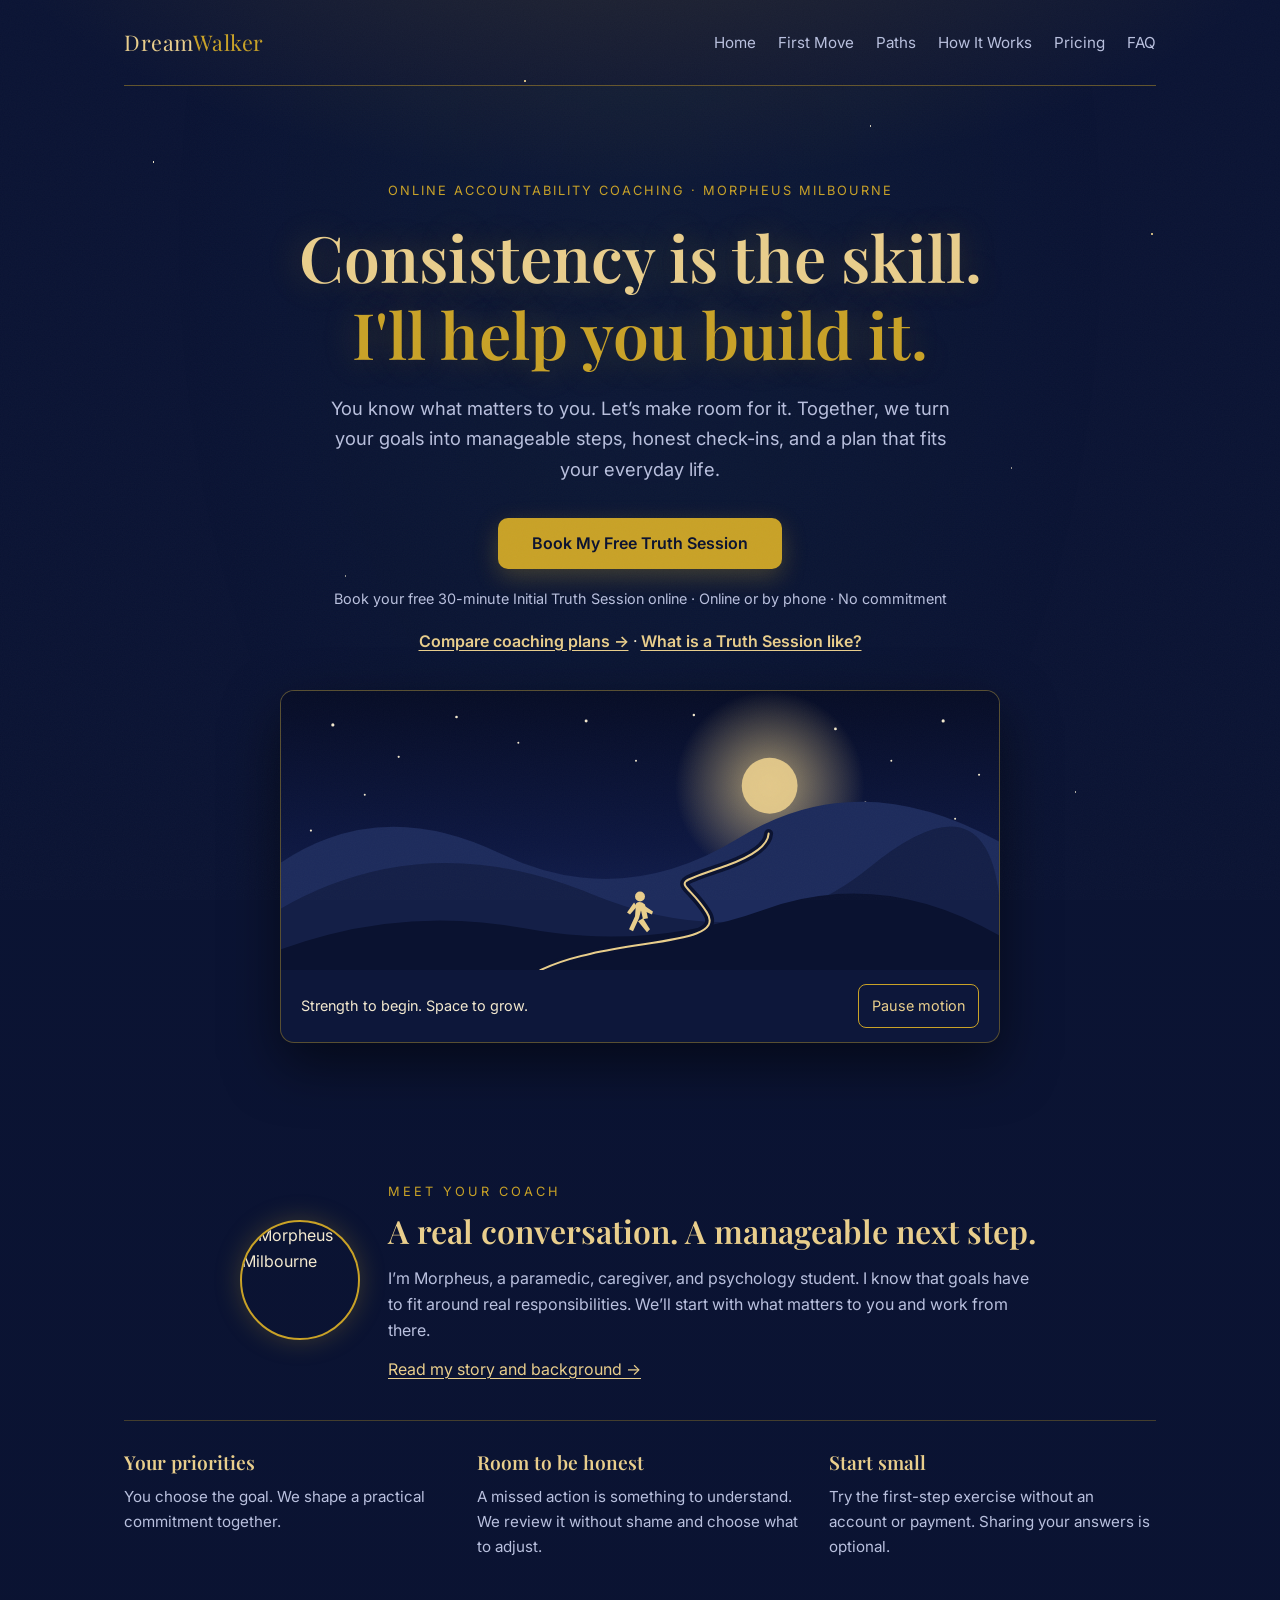
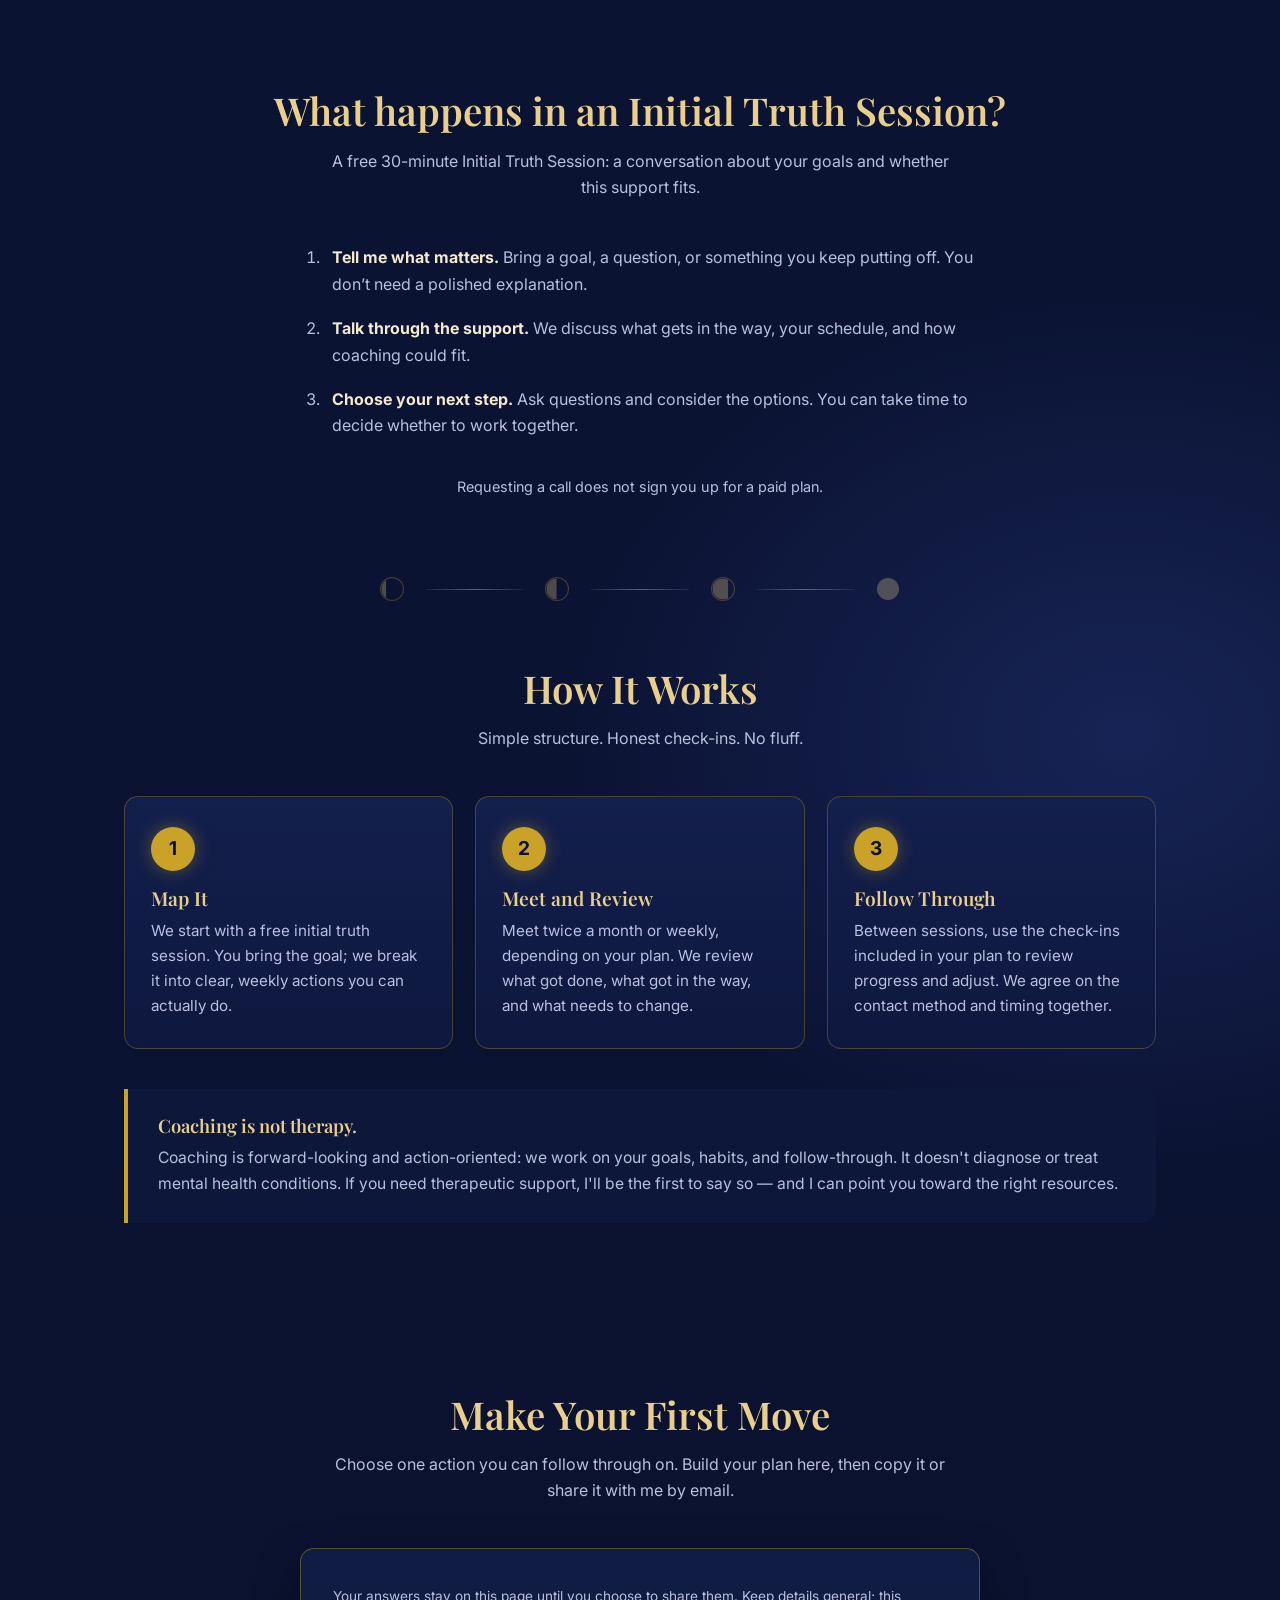
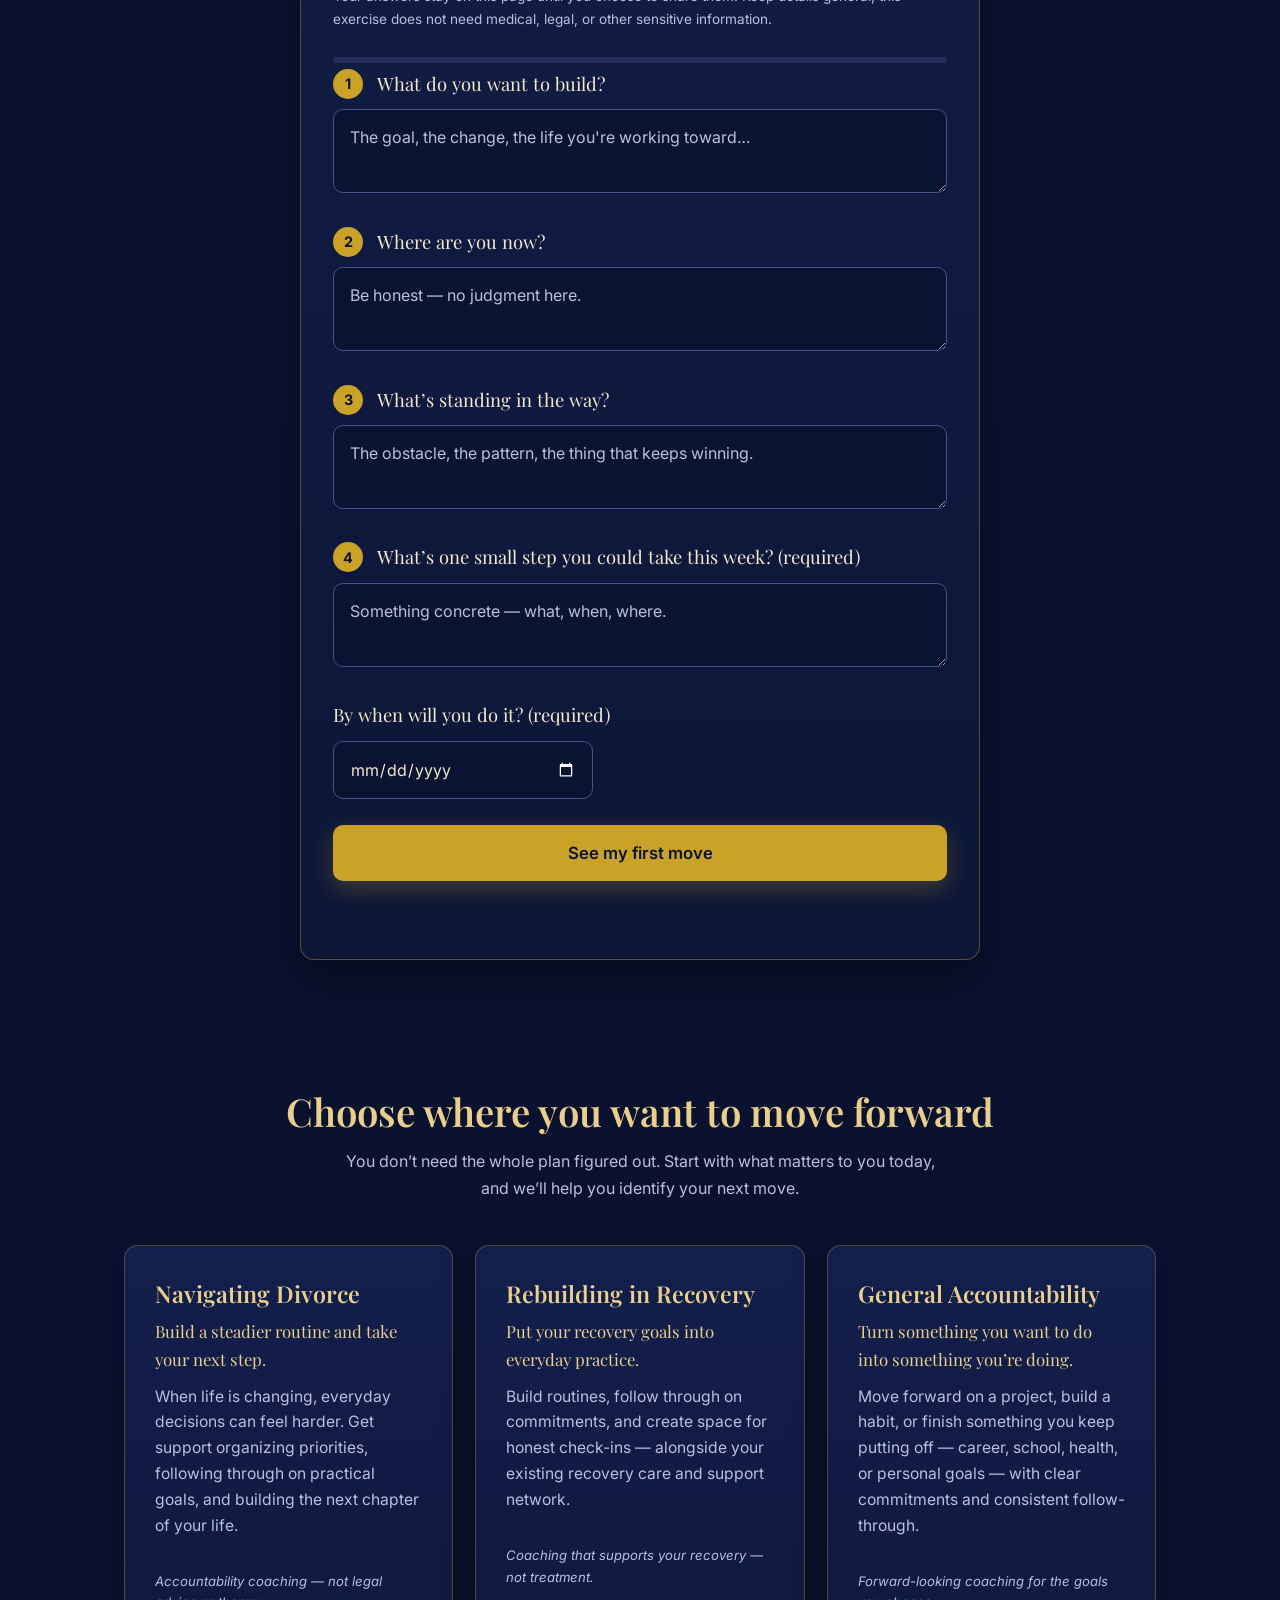
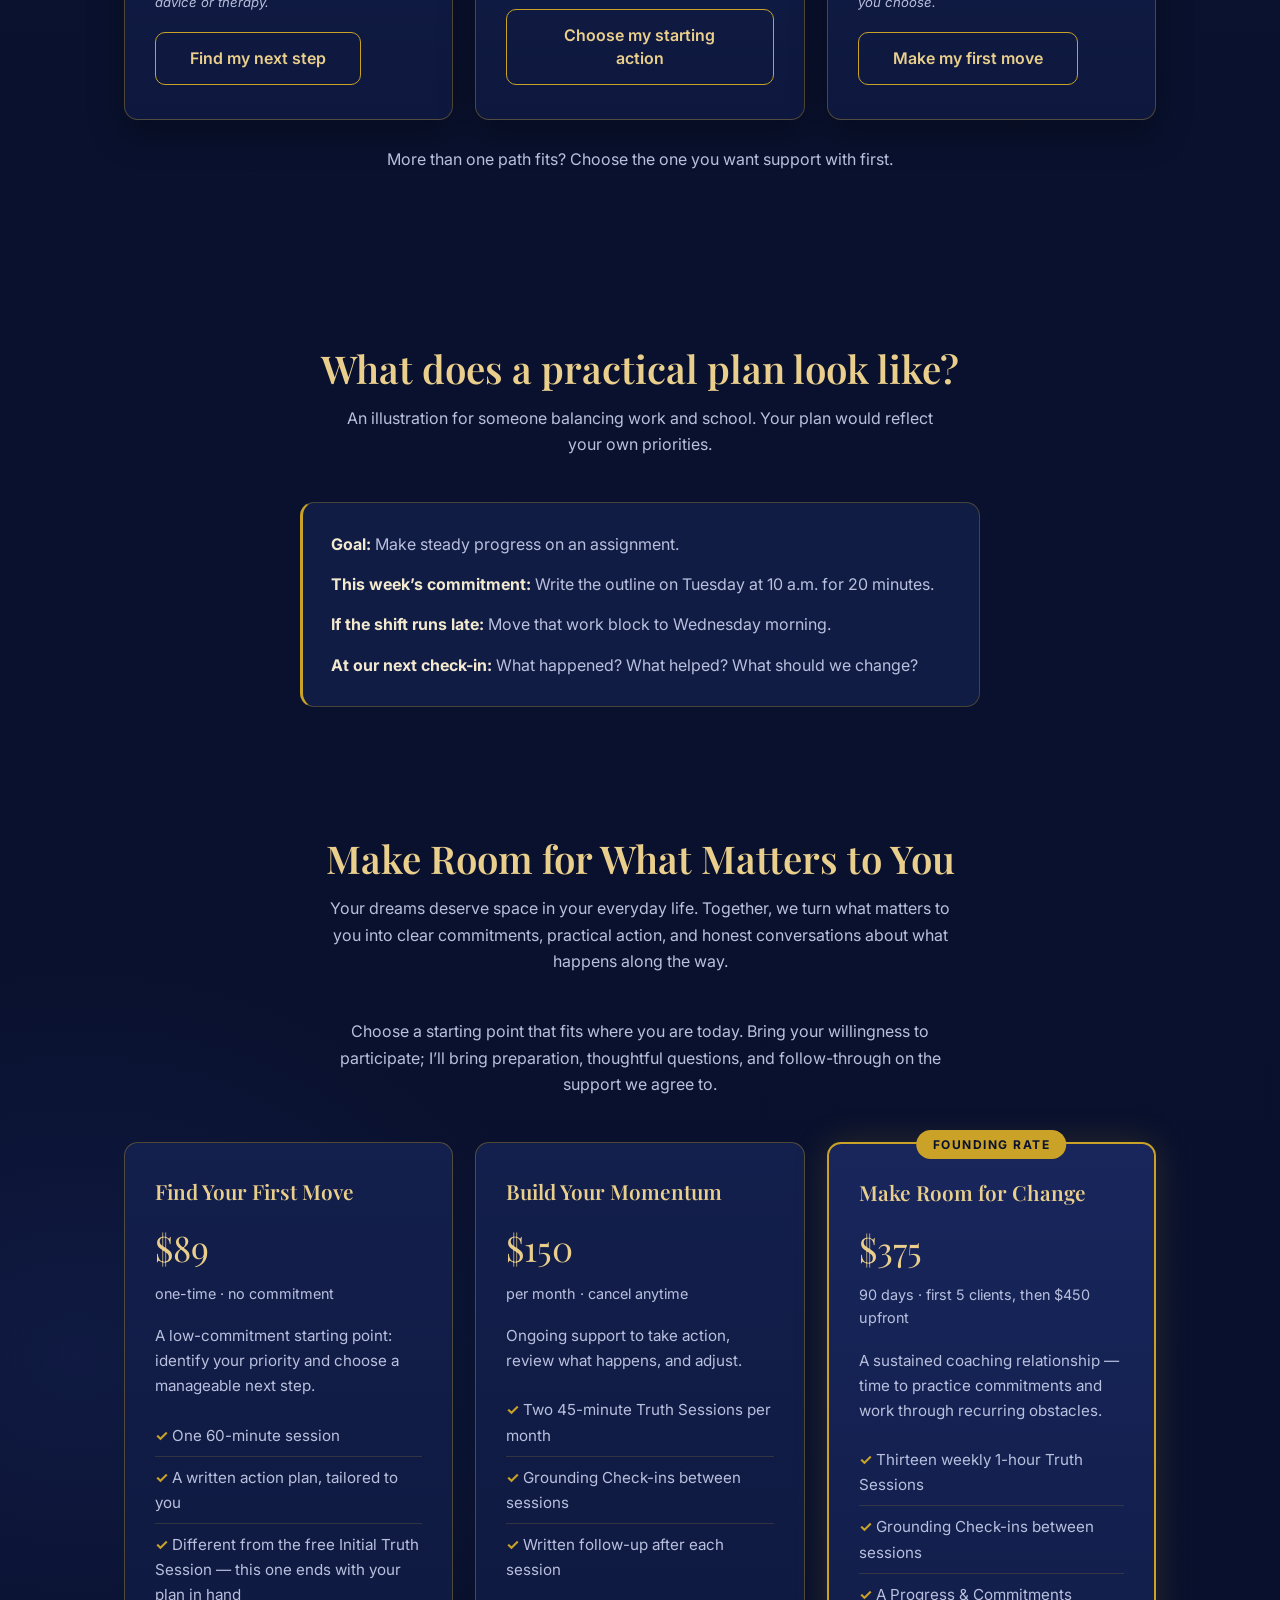
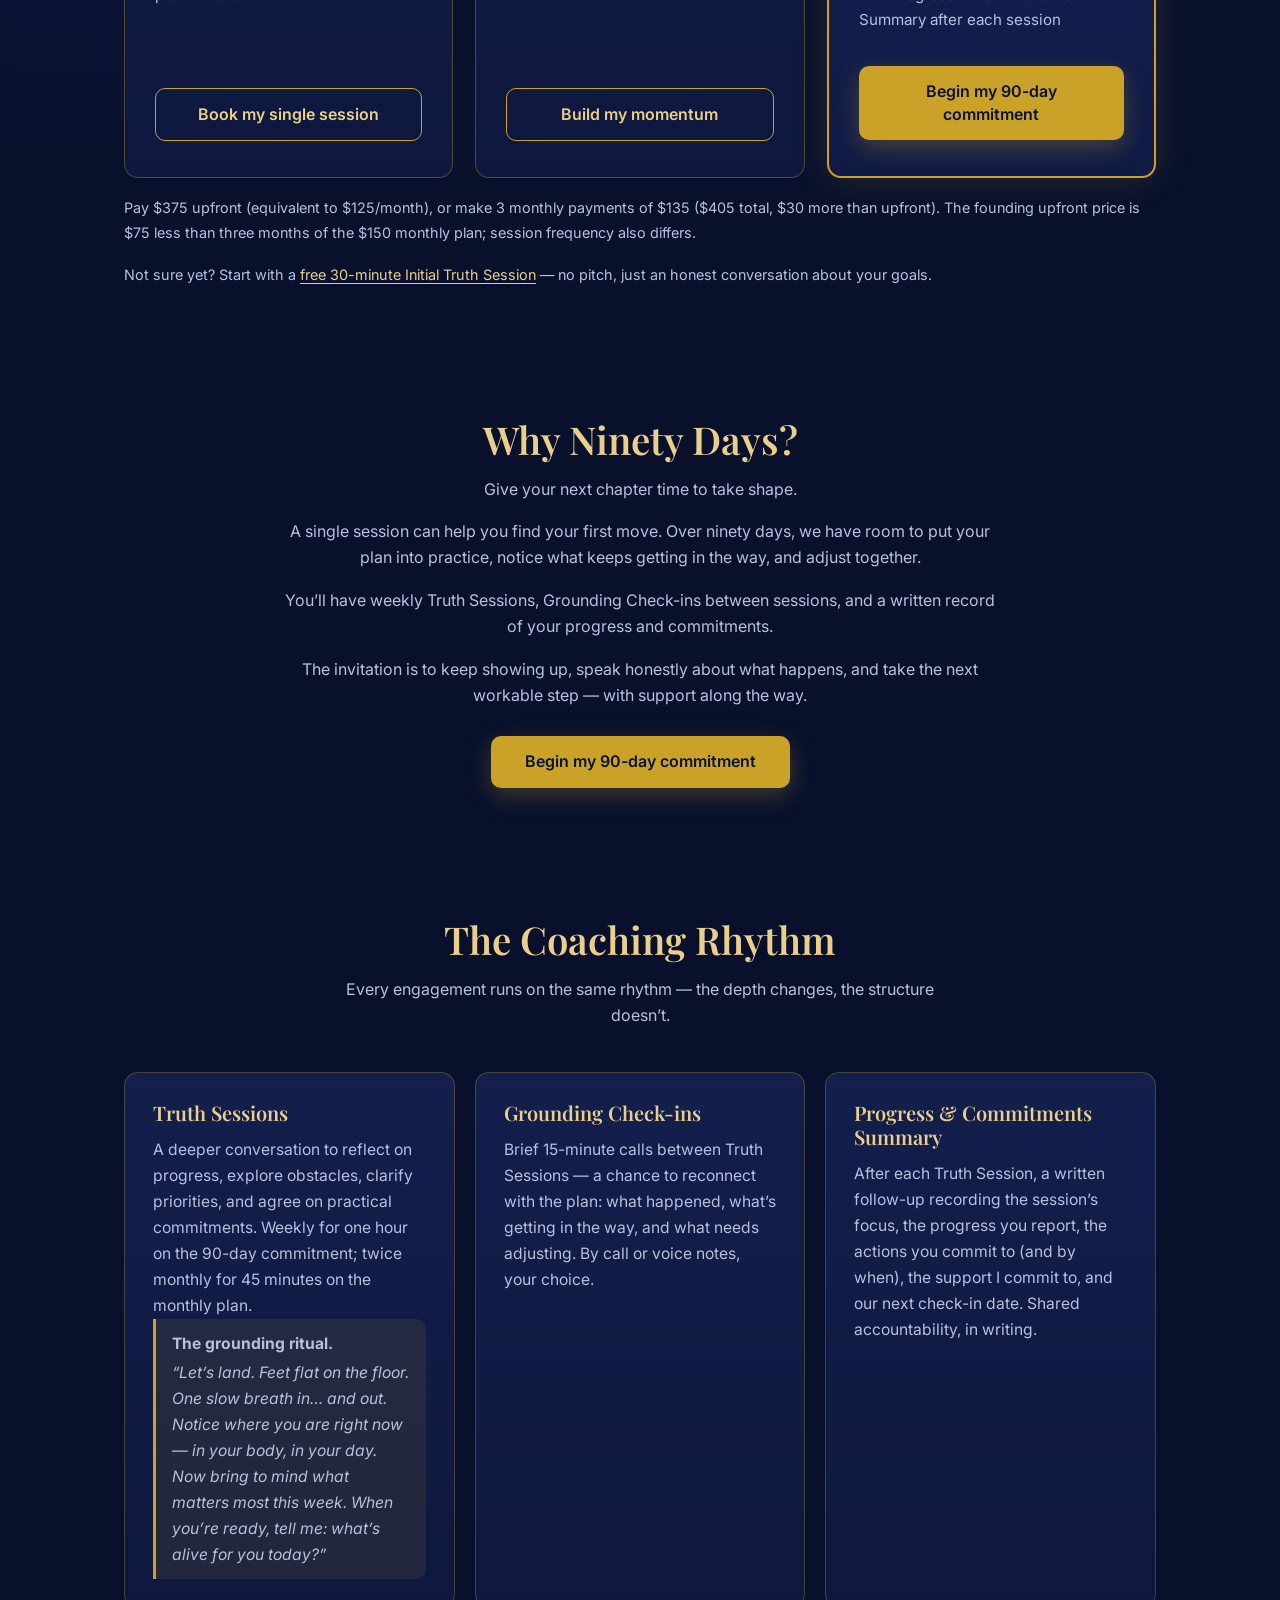
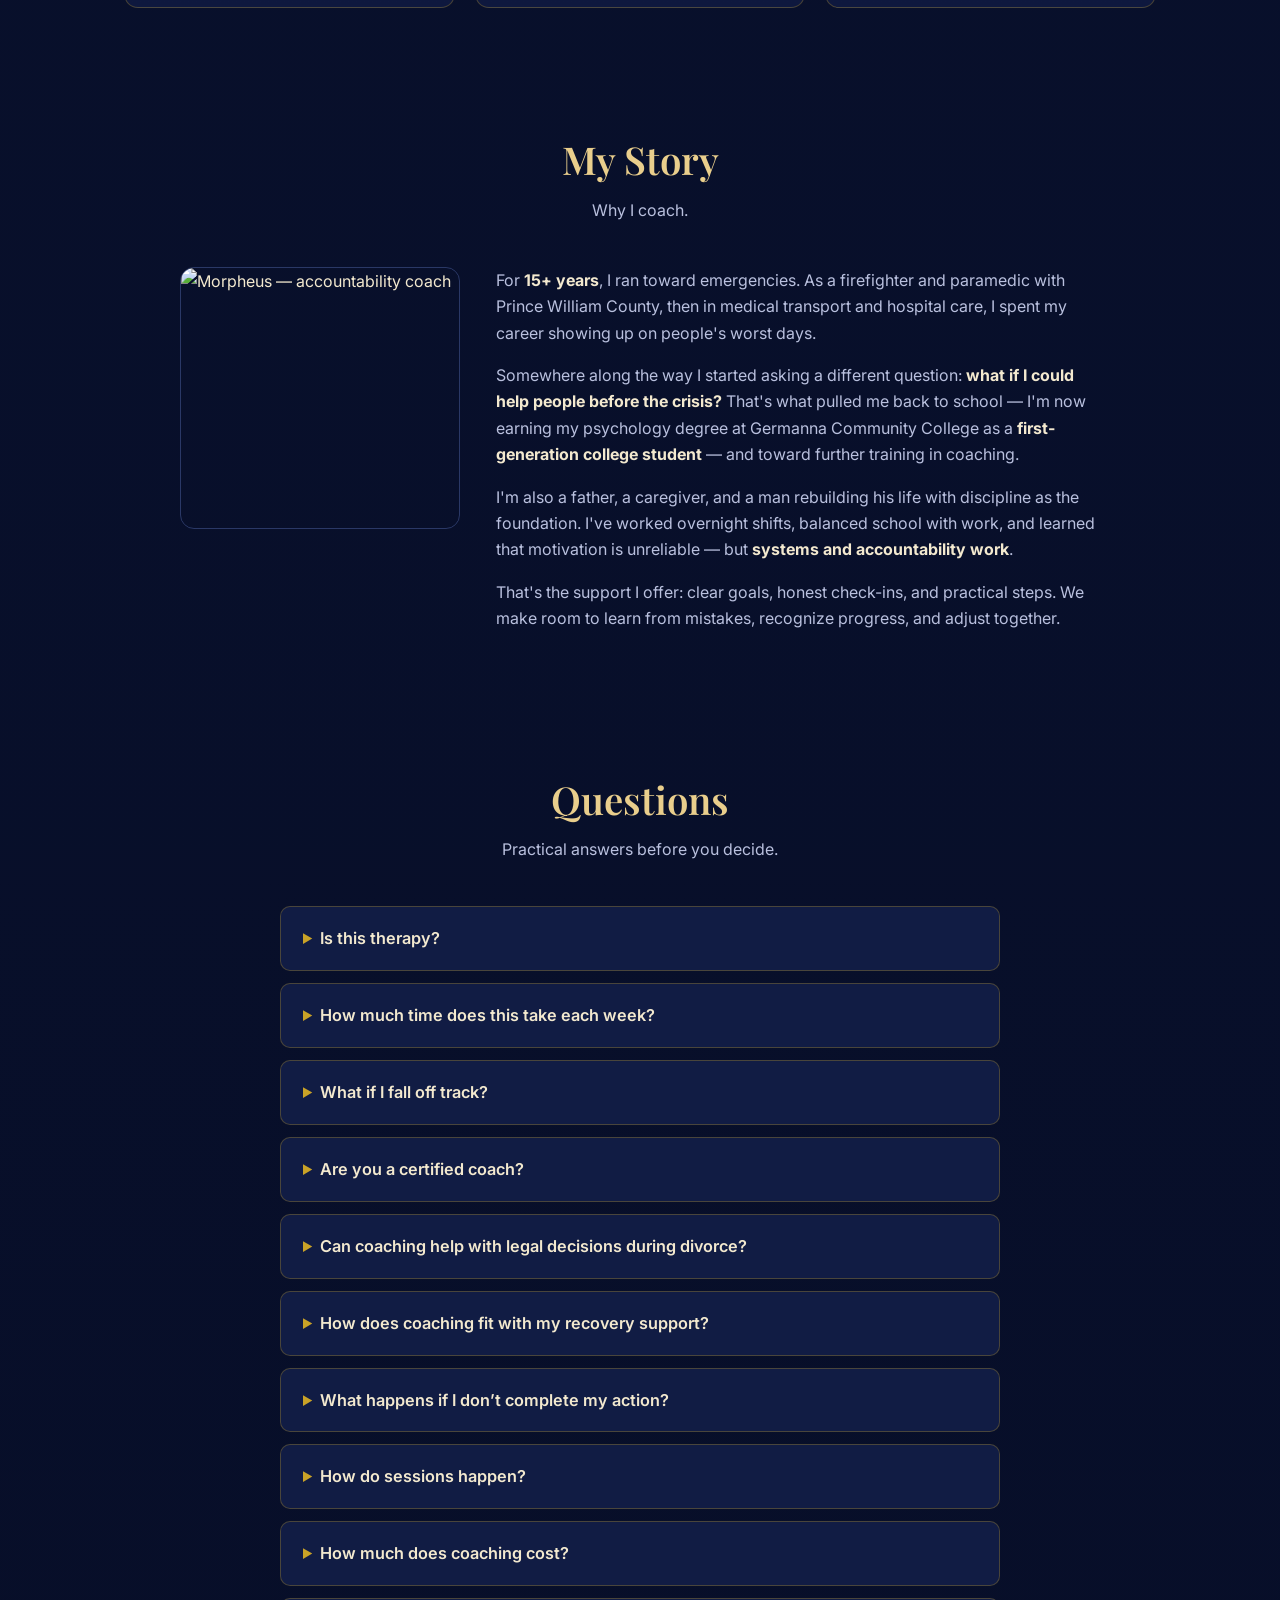
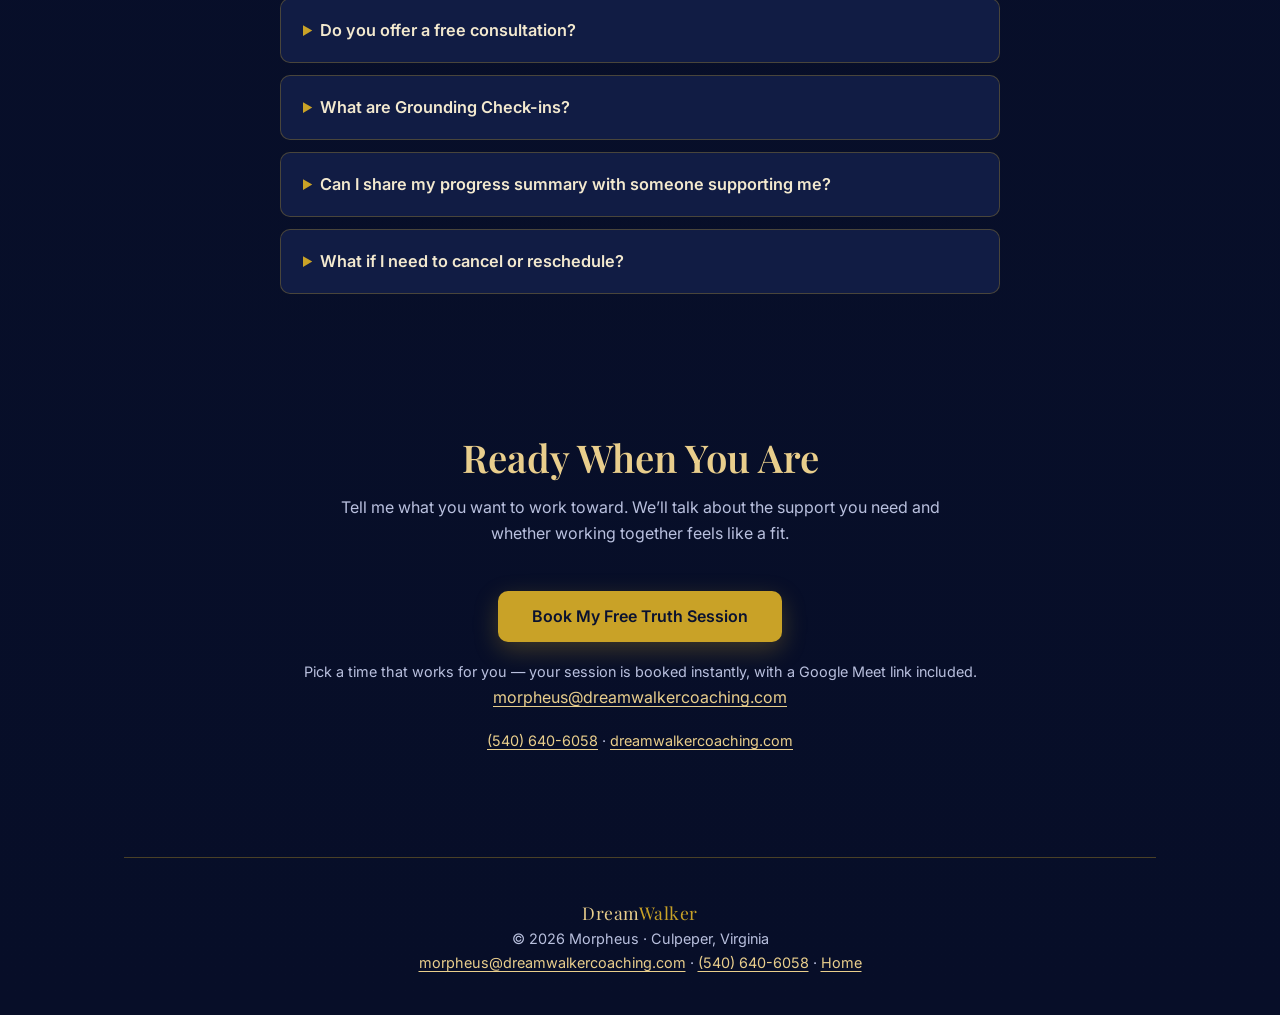
==== commit e608a94f: "Dream pass: midnight & gold redesign (Nov 9)" ====
--- a/coaching.html
+++ b/coaching.html
@@ -5,10 +5,17 @@
   <meta name="viewport" content="width=device-width, initial-scale=1.0">
   <title>Accountability Coaching — DreamWalker</title>
   <meta name="description" content="One-on-one accountability coaching for busy working adults. Consistency in career, education, habits, and personal goals.">
-  <meta name="theme-color" content="#F7F3EB">
+  <meta name="theme-color" content="#0A1230">
   <link rel="preconnect" href="https://fonts.gstatic.com" crossorigin>
   <link rel="preconnect" href="https://fonts.googleapis.com">
   <link href="https://fonts.googleapis.com/css2?family=Playfair+Display:wght@500;600;700&family=Inter:wght@400;500;600;700&display=swap" rel="stylesheet">
+  <link rel="icon" type="image/png" sizes="32x32" href="favicon-32.png">
+  <link rel="apple-touch-icon" href="apple-touch-icon.png">
+  <meta property="og:title" content="Accountability Coaching — DreamWalker">
+  <meta property="og:description" content="One-on-one accountability coaching for busy working adults. Consistency in career, education, habits, and personal goals.">
+  <meta property="og:type" content="website">
+  <meta property="og:image" content="https://dreamwalkercoaching.com/og-image.jpg">
+  <meta name="twitter:card" content="summary_large_image">
   <link rel="stylesheet" href="styles.css">
 </head>
 <body>
@@ -37,27 +44,28 @@
       <p class="hero-note">Book your free 30-minute Initial Truth Session online · Online or by phone · No commitment</p>
       <a class="text-link" href="#pricing">Compare coaching plans →</a> <span aria-hidden="true"> · </span> <a class="text-link" href="#intro-call">What is a Truth Session like?</a>
 
-      <figure class="journey-scene" data-motion="still" aria-label="An illustrated path through hills toward morning light">
+      <figure class="journey-scene" data-motion="still" aria-label="An illustrated path through night hills toward a rising moon">
         <svg class="journey-art" viewBox="0 0 720 280" aria-hidden="true" focusable="false">
           <defs>
-            <linearGradient id="journey-sky" x2="0" y2="1"><stop stop-color="#E6ECE4"/><stop offset="1" stop-color="#F7F3EB"/></linearGradient>
-            <radialGradient id="journey-light"><stop stop-color="#DCC58E" stop-opacity=".55"/><stop offset="1" stop-color="#DCC58E" stop-opacity="0"/></radialGradient>
+            <linearGradient id="journey-sky" x2="0" y2="1"><stop stop-color="#070D26"/><stop offset=".55" stop-color="#0D1740"/><stop offset="1" stop-color="#18265C"/></linearGradient>
+            <radialGradient id="journey-light"><stop stop-color="#E9CE8C" stop-opacity=".7"/><stop offset="1" stop-color="#E9CE8C" stop-opacity="0"/></radialGradient>
           </defs>
           <rect width="720" height="280" fill="url(#journey-sky)"/>
+          <g fill="#F3E9CF"><circle cx="52" cy="34" r="1.6"/><circle cx="118" cy="66" r="1.1"/><circle cx="176" cy="26" r="1.3"/><circle cx="238" cy="52" r="1"/><circle cx="306" cy="30" r="1.5"/><circle cx="356" cy="70" r="1"/><circle cx="414" cy="24" r="1.2"/><circle cx="556" cy="38" r="1.4"/><circle cx="612" cy="70" r="1"/><circle cx="664" cy="30" r="1.6"/><circle cx="700" cy="84" r="1.1"/><circle cx="84" cy="104" r="1"/><circle cx="586" cy="112" r="1.2"/><circle cx="30" cy="140" r="1.1"/><circle cx="676" cy="128" r="1"/></g>
           <circle class="journey-glow" cx="490" cy="95" r="95" fill="url(#journey-light)"/>
-          <circle class="journey-sun" cx="490" cy="95" r="28" fill="#B69049" opacity=".65"/>
-          <path d="M0 172 Q100 105 220 163 T460 147 T720 151 V280 H0Z" fill="#C7D5C7"/>
-          <path d="M0 218 Q145 135 310 203 T590 177 T720 204 V280 H0Z" fill="#91AA97"/>
-          <path d="M0 259 Q120 215 244 238 T485 219 T720 245 V280 H0Z" fill="#2F6558"/>
-          <path class="journey-trail" d="M260 280 C330 246 450 258 427 222 S384 197 447 175 Q488 160 489 143" fill="none" stroke="#F7F3EB" stroke-width="9" stroke-linecap="round"/>
-          <path class="journey-progress" d="M260 280 C330 246 450 258 427 222 S384 197 447 175 Q488 160 489 143" fill="none" stroke="#B69049" stroke-width="2" stroke-linecap="round" pathLength="100"/>
-          <g fill="#223B35" transform="translate(360 228)"><circle cy="-22" r="5"/><path d="M-4-15 Q0-18 5-14 L8 0 3 1 1-8-1 0-7 13-11 11-5-2Z"/><path d="M3 0 10 11 7 14-2 3Z"/><path d="M-3-12-10-4-13-6-6-16Z"/><path d="M4-13 13-7 12-4 3-8Z"/></g>
+          <circle class="journey-sun" cx="490" cy="95" r="28" fill="#E9CE8C" opacity=".92"/>
+          <path d="M0 172 Q100 105 220 163 T460 147 T720 151 V280 H0Z" fill="#1D2B5C"/>
+          <path d="M0 218 Q145 135 310 203 T590 177 T720 204 V280 H0Z" fill="#141F47"/>
+          <path d="M0 259 Q120 215 244 238 T485 219 T720 245 V280 H0Z" fill="#0A1230"/>
+          <path class="journey-trail" d="M260 280 C330 246 450 258 427 222 S384 197 447 175 Q488 160 489 143" fill="none" stroke="#0A1230" stroke-width="9" stroke-linecap="round"/>
+          <path class="journey-progress" d="M260 280 C330 246 450 258 427 222 S384 197 447 175 Q488 160 489 143" fill="none" stroke="#E9CE8C" stroke-width="2" stroke-linecap="round" pathLength="100"/>
+          <g fill="#E9CE8C" transform="translate(360 228)"><circle cy="-22" r="5"/><path d="M-4-15 Q0-18 5-14 L8 0 3 1 1-8-1 0-7 13-11 11-5-2Z"/><path d="M3 0 10 11 7 14-2 3Z"/><path d="M-3-12-10-4-13-6-6-16Z"/><path d="M4-13 13-7 12-4 3-8Z"/></g>
         </svg>
         <figcaption class="journey-caption"><span>Strength to begin. Space to grow.</span><button type="button" class="motion-toggle" hidden aria-label="Pause landscape animation">Pause motion</button></figcaption>
       </figure>
     </header>
 
-    <section id="welcome" class="welcome-section" aria-labelledby="welcome-title">
+    <section id="welcome" class="welcome-section reveal" aria-labelledby="welcome-title">
       <div class="coach-intro">
         <picture><source srcset="assets/morpheus.webp" type="image/webp"><img src="assets/morpheus.jpg" alt="Morpheus Milbourne" width="700" height="656" class="coach-avatar" loading="lazy" decoding="async"></picture>
         <div><p class="eyebrow">Meet your coach</p><h2 id="welcome-title">A real conversation. A manageable next step.</h2>
@@ -92,7 +100,17 @@
       <p class="fine centered">Requesting a call does not sign you up for a paid plan.</p>
     </section>
 
-    <section id="how">
+    <div class="moon-journey" aria-hidden="true">
+      <span class="moon-phase"><svg viewBox="0 0 40 40"><circle cx="20" cy="20" r="13" fill="none" stroke="#C9A227" stroke-width="1.4"/><circle cx="20" cy="20" r="12" fill="#E9CE8C" clip-path="inset(0 78% 0 0)"/></svg></span>
+      <span class="moon-line"></span>
+      <span class="moon-phase"><svg viewBox="0 0 40 40"><circle cx="20" cy="20" r="13" fill="none" stroke="#C9A227" stroke-width="1.4"/><circle cx="20" cy="20" r="12" fill="#E9CE8C" clip-path="inset(0 52% 0 0)"/></svg></span>
+      <span class="moon-line"></span>
+      <span class="moon-phase"><svg viewBox="0 0 40 40"><circle cx="20" cy="20" r="13" fill="none" stroke="#C9A227" stroke-width="1.4"/><circle cx="20" cy="20" r="12" fill="#E9CE8C" clip-path="inset(0 26% 0 0)"/></svg></span>
+      <span class="moon-line"></span>
+      <span class="moon-phase"><svg viewBox="0 0 40 40"><circle cx="20" cy="20" r="12.5" fill="#E9CE8C"/></svg></span>
+    </div>
+
+    <section id="how" class="reveal">
       <h2>How It Works</h2>
       <p class="sub">Simple structure. Honest check-ins. No fluff.</p>
       <div class="steps">
@@ -213,7 +231,7 @@
       </div>
     </section>
 
-    <section id="pricing">
+    <section id="pricing" class="reveal">
       <h2>Make Room for What Matters to You</h2>
       <p class="sub">Your dreams deserve space in your everyday life. Together, we turn what matters to you into clear commitments, practical action, and honest conversations about what happens along the way.</p>
       <p class="sub">Choose a starting point that fits where you are today. Bring your willingness to participate; I&rsquo;ll bring preparation, thoughtful questions, and follow-through on the support we agree to.</p>
@@ -303,7 +321,7 @@
       </div>
     </section>
 
-    <section id="faq">
+    <section id="faq" class="reveal">
       <h2>Questions</h2>
       <p class="sub">Practical answers before you decide.</p>
       <div class="faq">
@@ -379,6 +397,7 @@
     </footer>
   </div>
   <script src="media.js" defer></script>
+  <script src="dream.js" defer></script>
   <script src="site.js" defer></script>
 </body>
 </html>
--- a/styles.css
+++ b/styles.css
@@ -380,3 +380,186 @@
   font-size: 0.95rem;
 }
 .ritual strong { display: block; margin-bottom: 4px; }
+
+/* About media + voice (Oct 2026 update) */
+.about-photo { margin: 0; }
+.about-photo img { width: 100%; display: block; border-radius: 14px; border: 1px solid var(--line); }
+@media (min-width: 900px) {
+  .about { grid-template-columns: 290px 1fr; max-width: 980px; align-items: start; }
+}
+.voice { max-width: 760px; margin: 36px auto 0; text-align: left; }
+.voice h3 { font-size: 1.15rem; margin-bottom: 4px; }
+.voice-item { margin: 16px 0; }
+.voice-label { display: block; font-weight: 600; color: var(--text); margin-bottom: 6px; }
+.voice audio { width: 100%; }
+.transcript { margin-top: 6px; }
+.transcript summary { cursor: pointer; color: var(--muted); font-size: 0.9rem; }
+.transcript p { color: var(--muted); margin-top: 8px; }
+.voice-note { color: var(--muted); font-size: 0.85rem; margin-top: 10px; }
+.about-art { max-width: 430px; margin: 34px auto 0; }
+.about-art img { width: 100%; display: block; border-radius: 14px; border: 1px solid var(--line); }
+.about-art figcaption { text-align: center; color: var(--muted); font-size: 0.85rem; margin-top: 8px; }
+
+/* ============================================================
+   THE DREAM PASS — midnight & gold (Nov 9, 2026)
+   Morpheus's direction: midnight-blue ground, gold trim and gold
+   lettering, a dreamlike arrival. Structure, copy, and the funnel
+   are untouched; this layer re-skins the world the words live in.
+   ============================================================ */
+:root {
+  --bg: #0A1230;
+  --bg-deep: #060B21;
+  --surface: #111C44;
+  --surface-2: #0D173A;
+  --primary: #C9A227;
+  --primary-hover: #E9CE8C;
+  --on-primary: #0A1230;
+  --gold: #C9A227;
+  --gold-soft: #E9CE8C;
+  --text: #F3E9CF;
+  --muted: #B9C0DE;
+  --line: #2A3866;
+  --input-border: #46548C;
+  --error: #FF9D94;
+  color-scheme: dark;
+}
+html { color-scheme: dark; }
+
+/* The night itself: layered midnight atmosphere (pure CSS, no images). */
+body {
+  background-color: var(--bg-deep);
+  background-image:
+    radial-gradient(1100px 520px at 50% -140px, rgba(201,162,39,.17), transparent 62%),
+    radial-gradient(900px 700px at 88% 22%, rgba(35,52,120,.5), transparent 65%),
+    radial-gradient(760px 620px at 6% 58%, rgba(24,38,92,.45), transparent 65%),
+    linear-gradient(180deg, #0B1434 0%, #0A1230 34%, #070E28 100%);
+  color: var(--text);
+}
+
+/* Starfield: two fixed star layers; the far layer breathes slowly. */
+body::before {
+  content: "";
+  position: fixed;
+  inset: 0;
+  z-index: 0;
+  pointer-events: none;
+  background-image:
+    radial-gradient(1.6px 1.6px at 12% 18%, rgba(243,233,207,.95) 50%, transparent 51%),
+    radial-gradient(1.2px 1.2px at 27% 64%, rgba(243,233,207,.6) 50%, transparent 51%),
+    radial-gradient(1.8px 1.8px at 41% 9%, rgba(233,206,140,.9) 50%, transparent 51%),
+    radial-gradient(1.1px 1.1px at 56% 38%, rgba(243,233,207,.55) 50%, transparent 51%),
+    radial-gradient(1.5px 1.5px at 68% 14%, rgba(243,233,207,.85) 50%, transparent 51%),
+    radial-gradient(1.2px 1.2px at 79% 52%, rgba(243,233,207,.6) 50%, transparent 51%),
+    radial-gradient(1.7px 1.7px at 90% 26%, rgba(233,206,140,.85) 50%, transparent 51%),
+    radial-gradient(1.1px 1.1px at 5% 78%, rgba(243,233,207,.5) 50%, transparent 51%),
+    radial-gradient(1.4px 1.4px at 33% 86%, rgba(243,233,207,.65) 50%, transparent 51%),
+    radial-gradient(1.2px 1.2px at 61% 78%, rgba(243,233,207,.55) 50%, transparent 51%),
+    radial-gradient(1.6px 1.6px at 84% 88%, rgba(243,233,207,.7) 50%, transparent 51%),
+    radial-gradient(1.1px 1.1px at 95% 68%, rgba(243,233,207,.5) 50%, transparent 51%);
+  animation: dream-twinkle 9s ease-in-out infinite alternate;
+}
+@keyframes dream-twinkle { from { opacity: .55; } to { opacity: 1; } }
+.wrap { position: relative; z-index: 1; }
+
+/* Gold lettering: headings, brand, prices, section titles. */
+h1, h2, h3, .serif { color: var(--gold-soft); }
+.brand { color: var(--gold-soft); }
+.brand span { color: var(--gold); }
+.hero h1 { text-shadow: 0 0 34px rgba(201,162,39,.28); }
+.hero h1 em, .manifesto blockquote em { color: var(--gold); }
+.eyebrow { color: var(--gold); }
+section .sub, .hero p.lead { color: var(--muted); }
+
+/* Gold trim: hairlines, card edges, dividers. */
+nav { border-bottom: 1px solid rgba(201,162,39,.45); }
+footer { border-top: 1px solid rgba(201,162,39,.35); }
+.card { background: linear-gradient(180deg, #131F4C, #0E183E); border: 1px solid rgba(201,162,39,.35); box-shadow: 0 14px 34px rgba(0,0,0,.35); }
+.card:hover { border-color: var(--gold); box-shadow: 0 18px 44px rgba(0,0,0,.45), 0 0 0 1px rgba(201,162,39,.25); }
+.card .tag { color: var(--gold); }
+.card .tag.soon { color: var(--muted); }
+.card .tagline { color: var(--gold-soft); }
+.step { background: linear-gradient(180deg, #131F4C, #0E183E); border: 1px solid rgba(201,162,39,.3); }
+.step .num { background: var(--gold); color: var(--on-primary); box-shadow: 0 0 18px rgba(201,162,39,.4); }
+.price-card { background: linear-gradient(180deg, #131F4C, #0E183E); border: 1px solid rgba(201,162,39,.35); }
+.price-card.featured { border: 2px solid var(--gold); background: linear-gradient(180deg, #18265C, #101B45); box-shadow: 0 0 34px rgba(201,162,39,.18); }
+.price-card .flag { background: var(--gold); color: var(--on-primary); }
+.price-card .price { color: var(--gold-soft); }
+.price-card ul li { border-bottom: 1px solid rgba(201,162,39,.18); }
+.price-card ul li::before { color: var(--gold); }
+.callout { background: var(--surface-2); border-left: 4px solid var(--gold); }
+.faq details { background: var(--surface); border: 1px solid rgba(201,162,39,.3); }
+.faq summary::marker { color: var(--gold); }
+.quiz { background: linear-gradient(180deg, #111C44, #0C1636); border: 1px solid rgba(201,162,39,.4); box-shadow: 0 18px 44px rgba(0,0,0,.4); }
+.qnum { background: var(--gold); color: var(--on-primary); }
+.quiz textarea, .quiz input[type="text"], .quiz input[type="email"], .quiz input[type="date"],
+#pq-plan .row input, #quiz-plan .row input {
+  background: #0A1332; border: 1px solid var(--input-border); color: var(--text);
+}
+.quiz textarea:focus, .quiz input:focus { border-color: var(--gold); outline-color: var(--gold); }
+.quiz-progress { background: #232E5E; }
+.rhythm-card { background: linear-gradient(180deg, #131F4C, #0E183E); border: 1px solid rgba(201,162,39,.3); }
+.rhythm-card h3 { color: var(--gold-soft); }
+.sample-plan { background: var(--surface); border: 1px solid rgba(201,162,39,.3); border-left: 3px solid var(--gold); }
+.comfort-grid { border-top: 1px solid rgba(201,162,39,.3); }
+.ritual { background: rgba(201,162,39,.1); border-left: 3px solid var(--gold); }
+.coach-avatar { border: 2px solid var(--gold); box-shadow: 0 0 26px rgba(201,162,39,.25); }
+.about-photo img, .about-art img { border: 1px solid rgba(201,162,39,.4); }
+
+/* Buttons: gold by day, brighter gold on hover; ghost = gold outline. */
+.btn { background: var(--gold); color: var(--on-primary); box-shadow: 0 8px 24px rgba(201,162,39,.28); }
+.btn:hover { background: var(--gold-soft); box-shadow: 0 10px 30px rgba(201,162,39,.4); }
+.btn.ghost { background: transparent; color: var(--gold-soft); border: 1px solid var(--gold); box-shadow: none; }
+.btn.ghost:hover { background: rgba(201,162,39,.14); color: var(--gold-soft); }
+a { color: var(--gold-soft); }
+a:hover { color: #F7ECD2; }
+.nav-links a { color: var(--muted); }
+.nav-links a:hover { color: var(--gold-soft); }
+:focus-visible { outline: 3px solid var(--gold); }
+.skip-link { background: var(--gold); color: var(--on-primary); }
+
+/* The arrival: a soft fade as the dream resolves (JS adds .dream-in;
+   without JS, or with reduced motion, everything is simply visible). */
+.dream-veil {
+  position: fixed; inset: 0; z-index: 300; pointer-events: none;
+  background: radial-gradient(ellipse at 50% 42%, #101B45 0%, #060B21 78%);
+  opacity: 1; transition: opacity 1.5s ease;
+}
+.dream-veil.lifted { opacity: 0; }
+.hero > *:not(.journey-scene) { opacity: 1; }
+html.dream-in .hero > *:not(.journey-scene) { animation: dream-rise 1.15s cubic-bezier(.22,.7,.3,1) both; }
+html.dream-in .hero > *:nth-child(2) { animation-delay: .12s; }
+html.dream-in .hero > *:nth-child(3) { animation-delay: .24s; }
+html.dream-in .hero > *:nth-child(4) { animation-delay: .36s; }
+html.dream-in .hero > *:nth-child(5) { animation-delay: .48s; }
+@keyframes dream-rise { from { opacity: 0; transform: translateY(16px); } to { opacity: 1; transform: translateY(0); } }
+html.dream-in .journey-scene { animation: dream-scene-in 1.6s ease .35s both; }
+@keyframes dream-scene-in { from { opacity: 0; transform: scale(.985); } to { opacity: 1; transform: scale(1); } }
+
+/* Scroll reveals: content rises like something remembered. */
+.reveal { opacity: 1; }
+html.dream-js .reveal { opacity: 0; transform: translateY(26px); transition: opacity .9s ease, transform .9s cubic-bezier(.22,.7,.3,1); }
+html.dream-js .reveal.revealed { opacity: 1; transform: none; }
+
+/* Moon-phase journey strip: the moon fills as the walk continues. */
+.moon-journey { display: flex; align-items: center; justify-content: center; gap: 14px; max-width: 560px; margin: 6px auto -8px; padding: 0 12px; }
+.moon-phase { width: 40px; height: 40px; flex: 0 0 auto; opacity: .3; transform: scale(.88); transition: opacity .8s ease, transform .8s ease, filter .8s ease; }
+.moon-phase svg { display: block; width: 100%; height: 100%; }
+.moon-phase.lit { opacity: 1; transform: scale(1); filter: drop-shadow(0 0 9px rgba(233,206,140,.55)); }
+.moon-line { flex: 1 1 40px; height: 1px; background: linear-gradient(90deg, rgba(201,162,39,.12), rgba(201,162,39,.55), rgba(201,162,39,.12)); }
+
+/* The hero scene at night: caption + motion toggle in gold. */
+.journey-scene { background: var(--surface-2); border: 1px solid rgba(201,162,39,.4); box-shadow: 0 22px 54px rgba(0,0,0,.5); }
+.journey-caption { color: var(--text); }
+.motion-toggle { color: var(--gold-soft); border: 1px solid var(--gold); }
+.motion-toggle:hover { background: rgba(201,162,39,.12); }
+.welcome-video { background: #060B21; }
+
+/* Film grain, brightened slightly for the night. */
+body::after { opacity: 0.05; }
+
+@media (prefers-reduced-motion: reduce) {
+  body::before { animation: none !important; }
+  .dream-veil { display: none; }
+  html.dream-js .reveal { opacity: 1; transform: none; transition: none; }
+  .moon-phase { transition: none; }
+}
